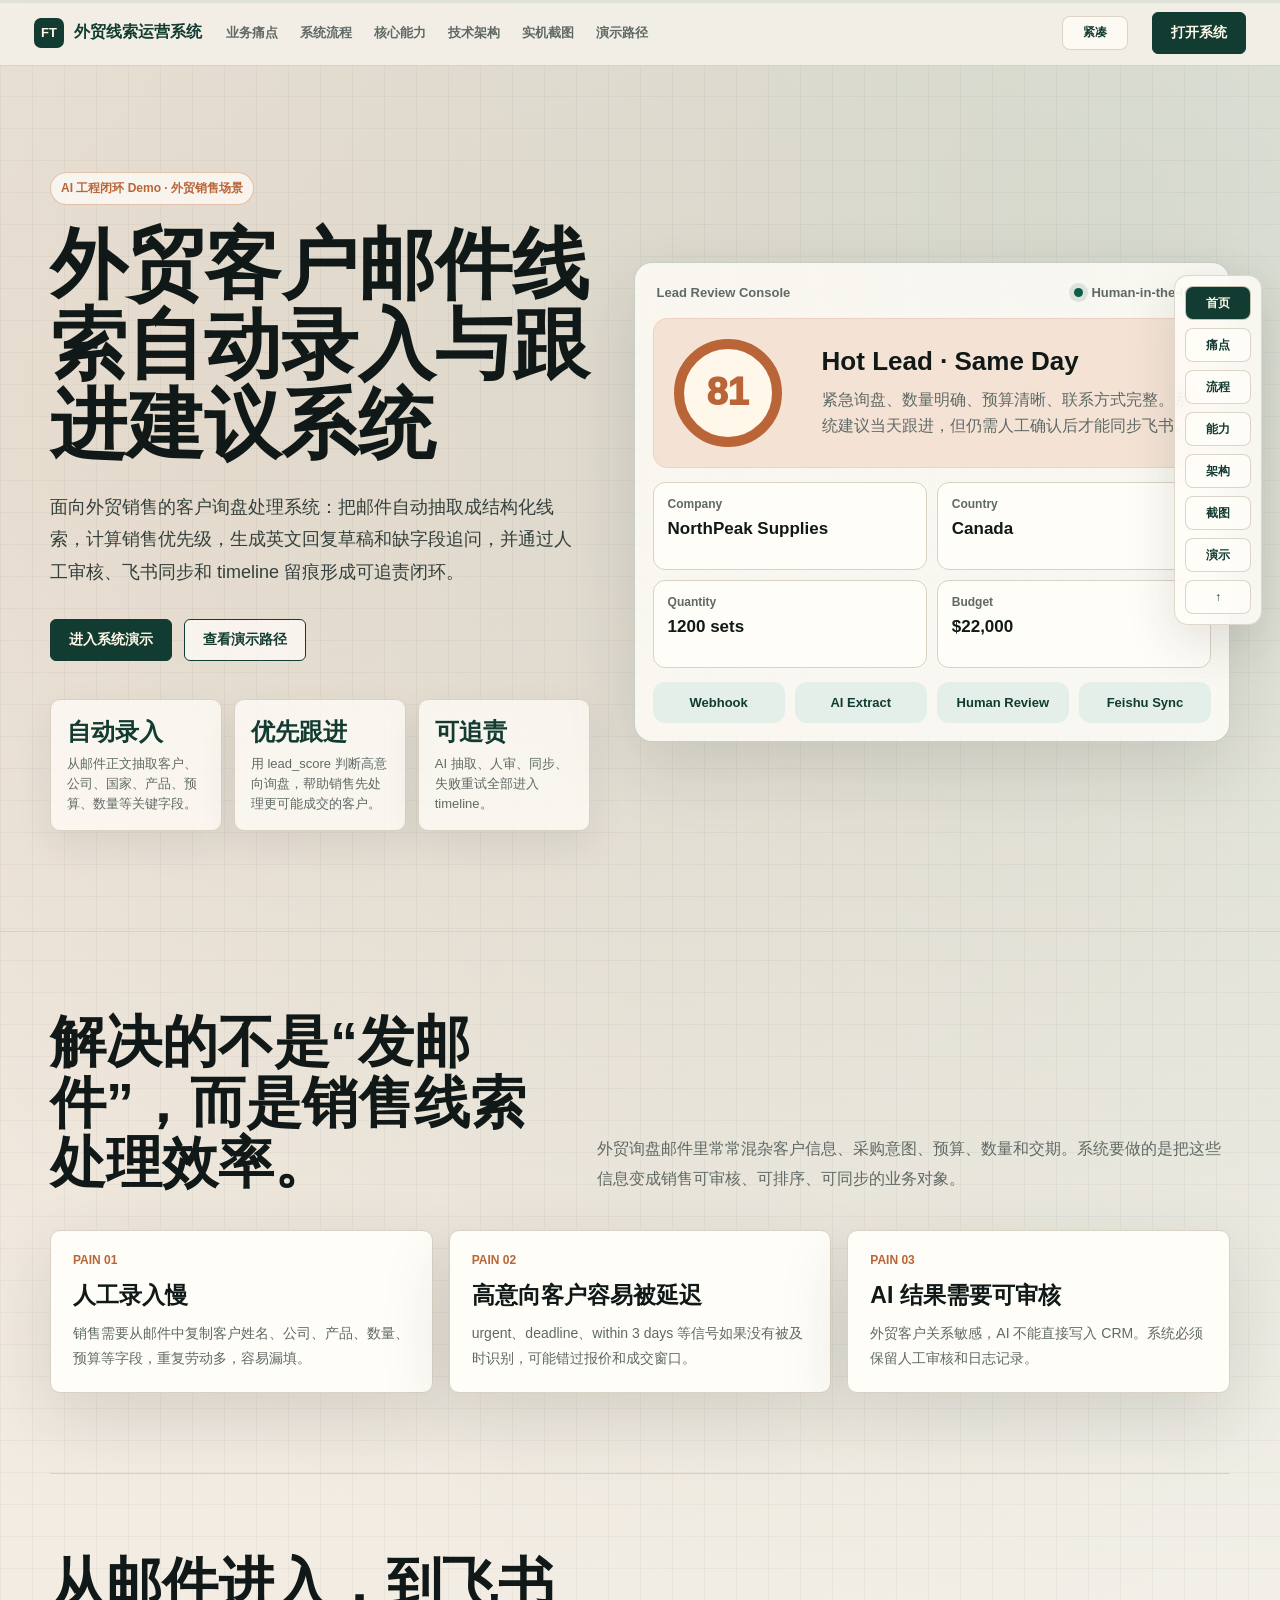
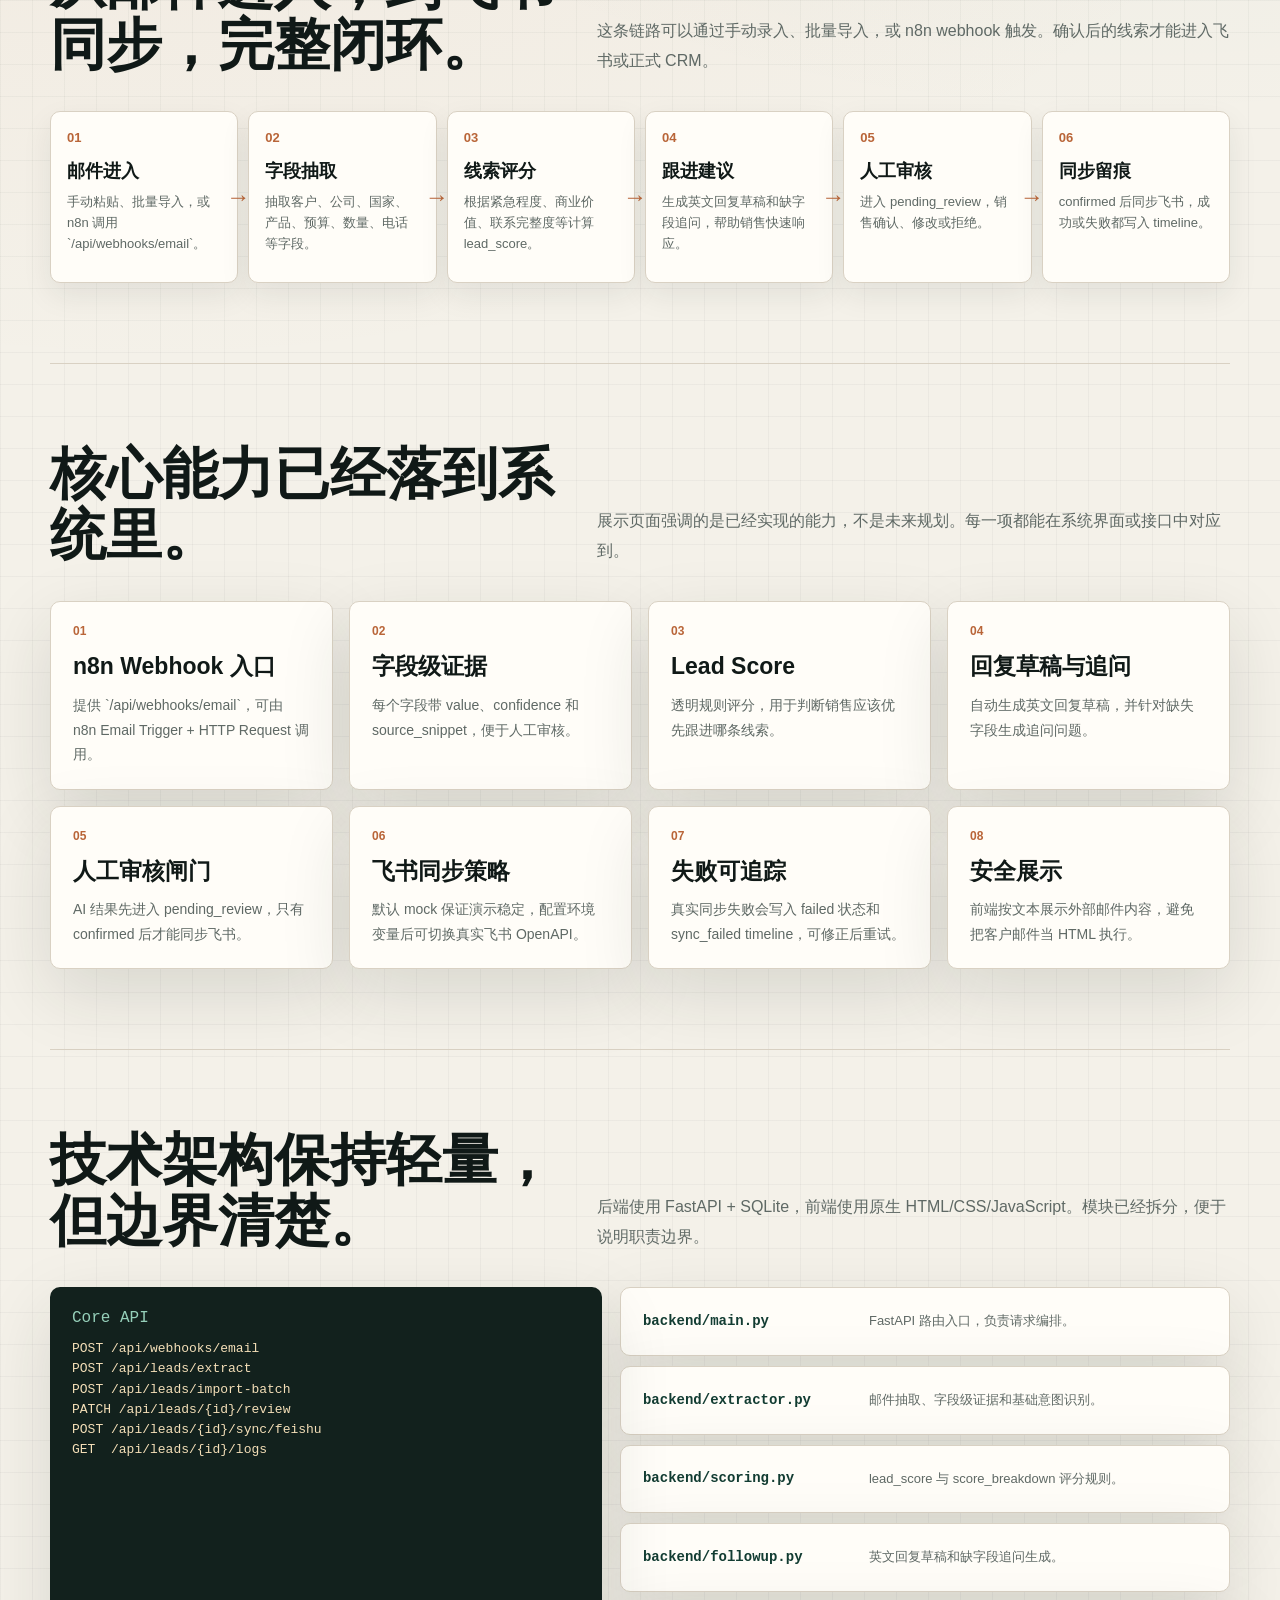
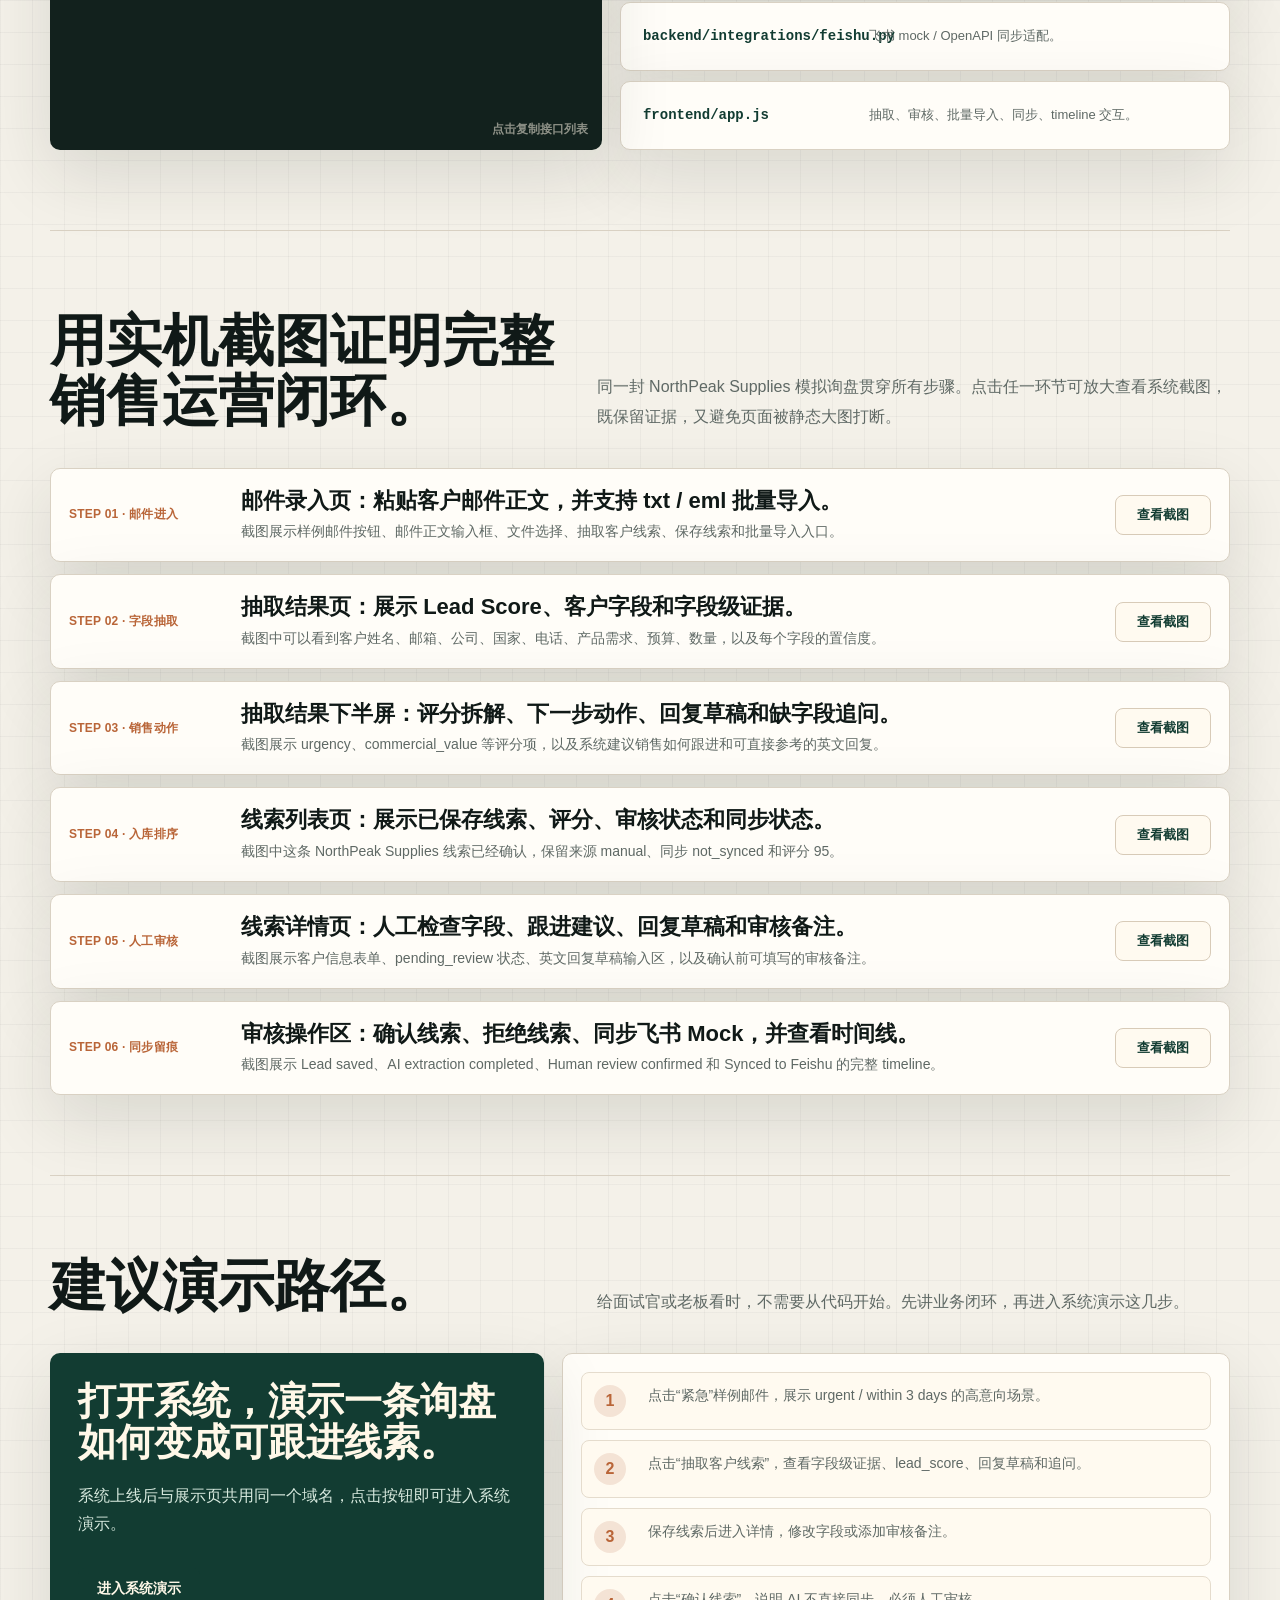
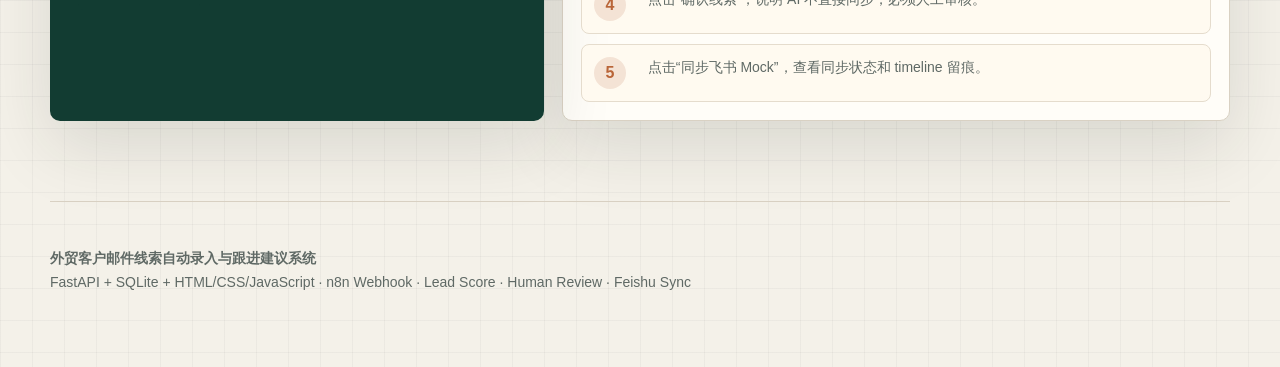
==== docs/showcase.html @ 5e1fb1ca "Remove distracting showcase interactions" ====
﻿<!DOCTYPE html>
<html lang="zh-CN">
<head>
  <meta charset="UTF-8">
  <meta name="viewport" content="width=device-width, initial-scale=1.0">
  <title>外贸客户邮件线索自动录入与跟进建议系统</title>
  <style>
    :root {
      --bg: #f4f1e9;
      --paper: #fffdf8;
      --ink: #101917;
      --muted: #5f6965;
      --line: #d9d1c3;
      --green: #0d5d47;
      --green-dark: #123c32;
      --copper: #b96538;
      --blue: #265e72;
      --red: #963b31;
      --soft-green: #e3efe8;
      --soft-copper: #f4e3d5;
      --shadow: 0 24px 70px rgba(29, 37, 34, 0.13);
      --radius: 10px;
      font-family: "Microsoft YaHei", "PingFang SC", "Noto Sans SC", sans-serif;
    }

    * {
      box-sizing: border-box;
    }

    html {
      scroll-behavior: smooth;
    }

    body {
      margin: 0;
      color: var(--ink);
      background:
        linear-gradient(90deg, rgba(16, 25, 23, 0.035) 1px, transparent 1px),
        linear-gradient(rgba(16, 25, 23, 0.035) 1px, transparent 1px),
        radial-gradient(circle at 12% 8%, rgba(185, 101, 56, 0.13), transparent 32%),
        radial-gradient(circle at 88% 4%, rgba(13, 93, 71, 0.12), transparent 30%),
        var(--bg);
      background-size: 32px 32px, 32px 32px, auto, auto, auto;
    }

    a {
      color: inherit;
      text-decoration: none;
    }

    .nav {
      position: sticky;
      top: 0;
      z-index: 20;
      min-height: 66px;
      display: flex;
      align-items: center;
      justify-content: space-between;
      gap: 24px;
      padding: 0 34px;
      background: rgba(244, 241, 233, 0.88);
      border-bottom: 1px solid rgba(217, 209, 195, 0.92);
      backdrop-filter: blur(14px);
    }

    .brand {
      display: flex;
      align-items: center;
      gap: 10px;
      color: var(--green-dark);
      font-weight: 900;
      white-space: nowrap;
    }

    .brand-mark {
      width: 30px;
      height: 30px;
      display: grid;
      place-items: center;
      border-radius: 7px;
      background: var(--green-dark);
      color: #fff8e8;
      font-size: 13px;
    }

    .nav-links {
      display: flex;
      align-items: center;
      gap: 22px;
      color: var(--muted);
      font-size: 13px;
      font-weight: 800;
    }

    .nav-links a:hover {
      color: var(--green);
    }

    .button {
      display: inline-flex;
      align-items: center;
      justify-content: center;
      min-height: 42px;
      padding: 0 18px;
      border-radius: 6px;
      border: 1px solid var(--green-dark);
      background: var(--green-dark);
      color: #fff8e8;
      font-size: 14px;
      font-weight: 900;
      cursor: pointer;
    }

    .button.secondary {
      color: var(--green-dark);
      background: rgba(255, 253, 248, 0.74);
    }

    .hero {
      min-height: calc(100vh - 66px);
      display: grid;
      align-items: center;
      border-bottom: 1px solid var(--line);
    }

    .hero-inner {
      width: min(1180px, calc(100% - 44px));
      margin: 0 auto;
      display: grid;
      grid-template-columns: minmax(360px, 0.95fr) minmax(470px, 1.05fr);
      gap: 44px;
      align-items: center;
      padding: 62px 0;
    }

    .label {
      display: inline-flex;
      padding: 7px 10px;
      border: 1px solid rgba(185, 101, 56, 0.36);
      border-radius: 999px;
      color: var(--copper);
      background: rgba(255, 253, 248, 0.74);
      font-size: 12px;
      font-weight: 900;
    }

    h1 {
      max-width: 760px;
      margin: 20px 0 0;
      font-size: clamp(42px, 6vw, 80px);
      line-height: 1.04;
      letter-spacing: 0;
    }

    .hero-copy {
      max-width: 680px;
      margin: 26px 0 0;
      color: #33403b;
      font-size: 18px;
      line-height: 1.82;
    }

    .hero-actions {
      display: flex;
      flex-wrap: wrap;
      gap: 12px;
      margin-top: 30px;
    }

    .summary-strip {
      display: grid;
      grid-template-columns: repeat(3, minmax(0, 1fr));
      gap: 12px;
      margin-top: 38px;
      max-width: 720px;
    }

    .summary {
      padding: 16px;
      border: 1px solid var(--line);
      border-radius: var(--radius);
      background: rgba(255, 253, 248, 0.78);
      box-shadow: 0 14px 36px rgba(29, 37, 34, 0.08);
    }

    .summary strong {
      display: block;
      margin-bottom: 6px;
      color: var(--green-dark);
      font-size: 24px;
    }

    .summary span {
      color: var(--muted);
      font-size: 13px;
      line-height: 1.55;
    }

    .hero-panel {
      padding: 18px;
      border-radius: 18px;
      border: 1px solid rgba(18, 60, 50, 0.22);
      background: rgba(255, 253, 248, 0.82);
      box-shadow: var(--shadow);
    }

    .panel-head {
      display: flex;
      align-items: center;
      justify-content: space-between;
      gap: 16px;
      padding: 4px 4px 18px;
      color: var(--muted);
      font-size: 13px;
      font-weight: 900;
    }

    .status-dot {
      display: inline-flex;
      align-items: center;
      gap: 8px;
    }

    .status-dot::before {
      content: "";
      width: 9px;
      height: 9px;
      border-radius: 50%;
      background: var(--green);
      box-shadow: 0 0 0 5px rgba(13, 93, 71, 0.12);
    }

    .lead-dashboard {
      display: grid;
      gap: 14px;
    }

    .lead-card-main {
      display: grid;
      grid-template-columns: 130px 1fr;
      gap: 18px;
      align-items: center;
      padding: 20px;
      border-radius: 14px;
      background: var(--soft-copper);
      border: 1px solid #ead2c1;
    }

    .score {
      width: 108px;
      height: 108px;
      display: grid;
      place-items: center;
      border-radius: 50%;
      background: #fff8ea;
      border: 10px solid var(--copper);
      color: var(--copper);
      font-size: 38px;
      font-weight: 950;
    }

    .lead-card-main h2 {
      margin: 0 0 10px;
      font-size: 26px;
    }

    .lead-card-main p {
      margin: 0;
      color: var(--muted);
      line-height: 1.65;
    }

    .field-grid {
      display: grid;
      grid-template-columns: repeat(2, minmax(0, 1fr));
      gap: 10px;
    }

    .field {
      padding: 14px;
      min-height: 88px;
      border: 1px solid var(--line);
      border-radius: 12px;
      background: var(--paper);
    }

    .field span {
      display: block;
      margin-bottom: 8px;
      color: var(--muted);
      font-size: 12px;
      font-weight: 800;
    }

    .field strong {
      font-size: 17px;
    }

    .timeline-row {
      display: grid;
      grid-template-columns: repeat(4, minmax(0, 1fr));
      gap: 10px;
    }

    .event {
      padding: 13px;
      border-radius: 12px;
      background: var(--soft-green);
      color: var(--green-dark);
      font-size: 13px;
      font-weight: 900;
      text-align: center;
    }

    main {
      width: min(1180px, calc(100% - 44px));
      margin: 0 auto;
    }

    section {
      padding: 80px 0;
      border-bottom: 1px solid var(--line);
    }

    .section-head {
      display: grid;
      grid-template-columns: minmax(300px, 0.8fr) minmax(340px, 1fr);
      gap: 40px;
      align-items: end;
      margin-bottom: 36px;
    }

    .section-head h2 {
      margin: 0;
      font-size: clamp(32px, 4.5vw, 56px);
      line-height: 1.08;
    }

    .section-head p {
      margin: 0;
      color: var(--muted);
      font-size: 16px;
      line-height: 1.85;
    }

    .problem-grid {
      display: grid;
      grid-template-columns: repeat(3, minmax(0, 1fr));
      gap: 16px;
    }

    .problem-card,
    .capability-card,
    .module-card {
      padding: 22px;
      border: 1px solid var(--line);
      border-radius: var(--radius);
      background: var(--paper);
      box-shadow: var(--shadow);
    }

    .problem-card b,
    .capability-card b,
    .module-card b {
      display: block;
      color: var(--copper);
      font-size: 12px;
      margin-bottom: 14px;
    }

    .problem-card h3,
    .capability-card h3,
    .module-card h3 {
      margin: 0 0 12px;
      font-size: 23px;
      line-height: 1.25;
    }

    .problem-card p,
    .capability-card p,
    .module-card p {
      margin: 0;
      color: var(--muted);
      font-size: 14px;
      line-height: 1.75;
    }

    .flow {
      display: grid;
      grid-template-columns: repeat(6, minmax(0, 1fr));
      gap: 10px;
    }

    .flow-step {
      min-height: 172px;
      position: relative;
      padding: 16px;
      border: 1px solid var(--line);
      border-radius: var(--radius);
      background: var(--paper);
      box-shadow: 0 12px 30px rgba(29, 37, 34, 0.08);
    }

    .flow-step::after {
      content: "→";
      position: absolute;
      right: -13px;
      top: 50%;
      transform: translateY(-50%);
      color: var(--copper);
      font-size: 24px;
      z-index: 2;
    }

    .flow-step:last-child::after {
      content: "";
    }

    .flow-step b {
      color: var(--copper);
      font-size: 13px;
    }

    .flow-step strong {
      display: block;
      margin: 14px 0 8px;
      font-size: 18px;
      line-height: 1.25;
    }

    .flow-step span {
      color: var(--muted);
      font-size: 13px;
      line-height: 1.62;
    }

    .capabilities {
      display: grid;
      grid-template-columns: repeat(4, minmax(0, 1fr));
      gap: 16px;
    }

    .architecture {
      display: grid;
      grid-template-columns: 0.95fr 1.05fr;
      gap: 18px;
    }

    .code-panel {
      padding: 22px;
      min-height: 390px;
      border-radius: var(--radius);
      background: #12211d;
      color: #edf7ef;
      box-shadow: var(--shadow);
      overflow: auto;
      font-family: Consolas, "Courier New", monospace;
    }

    .code-panel .cmd {
      margin-bottom: 12px;
      color: #95cfb9;
    }

    .code-panel pre {
      margin: 0;
      color: #f4dfb8;
      white-space: pre-wrap;
      line-height: 1.55;
      font-size: 13px;
    }

    .module-list {
      display: grid;
      gap: 10px;
    }

    .module-card {
      display: grid;
      grid-template-columns: 210px 1fr;
      gap: 16px;
      align-items: center;
      min-height: auto;
    }

    .module-card h3 {
      margin: 0;
      font-family: Consolas, "Courier New", monospace;
      font-size: 14px;
      color: var(--green-dark);
    }

    .module-card p {
      font-size: 13px;
    }

    .demo-box {
      display: grid;
      grid-template-columns: minmax(320px, 0.85fr) minmax(360px, 1.15fr);
      gap: 18px;
      align-items: stretch;
    }

    .demo-card {
      padding: 28px;
      border-radius: var(--radius);
      background: var(--green-dark);
      color: #fff8e8;
      box-shadow: var(--shadow);
    }

    .demo-card h2 {
      margin: 0;
      font-size: 38px;
      line-height: 1.1;
    }

    .demo-card p {
      color: #d8eadf;
      line-height: 1.75;
      margin: 18px 0 0;
    }

    .demo-steps {
      display: grid;
      gap: 10px;
      padding: 18px;
      border-radius: var(--radius);
      border: 1px solid var(--line);
      background: var(--paper);
      box-shadow: var(--shadow);
    }

    .demo-step {
      display: grid;
      grid-template-columns: 42px 1fr;
      gap: 12px;
      align-items: start;
      padding: 12px;
      border-radius: 8px;
      background: #fffaf0;
      border: 1px solid #e5dccd;
    }

    .demo-step b {
      width: 32px;
      height: 32px;
      display: grid;
      place-items: center;
      border-radius: 50%;
      background: var(--soft-copper);
      color: var(--copper);
    }

    .demo-step span {
      color: var(--muted);
      line-height: 1.55;
      font-size: 14px;
    }

    .proof-accordion {
      display: grid;
      gap: 12px;
    }

    .proof-step-card {
      display: grid;
      grid-template-columns: minmax(120px, 0.18fr) minmax(0, 1fr) auto;
      gap: 18px;
      align-items: center;
      padding: 18px;
      border: 1px solid var(--line);
      border-radius: var(--radius);
      background: var(--paper);
      box-shadow: var(--shadow);
      cursor: pointer;
      transition: transform 0.18s ease, border-color 0.18s ease, box-shadow 0.18s ease;
    }

    .proof-step-card:hover,
    .proof-step-card:focus-visible,
    .proof-step-card.is-open {
      transform: translateY(-2px);
      border-color: rgba(194, 100, 49, 0.42);
      box-shadow: 0 24px 70px rgba(36, 43, 36, 0.14);
      outline: none;
    }

    .proof-step-card b {
      color: var(--copper);
      font-size: 12px;
      letter-spacing: 0.02em;
    }

    .proof-step-card h3 {
      margin: 0 0 6px;
      color: var(--ink);
      font-size: 22px;
      line-height: 1.25;
    }

    .proof-step-card p {
      margin: 0;
      color: var(--muted);
      font-size: 14px;
      line-height: 1.65;
    }

    .proof-open {
      display: inline-flex;
      align-items: center;
      justify-content: center;
      min-width: 96px;
      min-height: 40px;
      padding: 0 14px;
      border: 1px solid #d8cbb8;
      border-radius: 8px;
      color: var(--green-dark);
      background: #fffaf0;
      font-size: 13px;
      font-weight: 850;
      white-space: nowrap;
    }

    .proof-lightbox {
      position: fixed;
      inset: 0;
      z-index: 190;
      display: grid;
      place-items: center;
      padding: 22px;
      background: rgba(12, 20, 17, 0.72);
      opacity: 0;
      pointer-events: none;
      transition: opacity 0.18s ease;
    }

    .proof-lightbox.is-open {
      opacity: 1;
      pointer-events: auto;
    }

    .proof-lightbox-panel {
      width: min(1160px, 100%);
      max-height: 88vh;
      display: grid;
      grid-template-rows: auto minmax(0, 1fr);
      overflow: hidden;
      border: 1px solid rgba(255, 250, 240, 0.42);
      border-radius: 16px;
      background: #fffdf8;
      box-shadow: 0 34px 90px rgba(0, 0, 0, 0.36);
      transform: scale(0.96);
      transition: transform 0.18s ease;
    }

    .proof-lightbox.is-open .proof-lightbox-panel {
      transform: scale(1);
    }

    .proof-lightbox-head {
      display: flex;
      justify-content: space-between;
      align-items: center;
      gap: 16px;
      padding: 14px 16px;
      border-bottom: 1px solid var(--line);
    }

    .proof-lightbox-head h3 {
      margin: 0;
      color: var(--ink);
      font-size: 18px;
    }

    .proof-lightbox-close {
      width: 40px;
      height: 40px;
      border: 1px solid #d8cbb8;
      border-radius: 8px;
      background: #fffaf0;
      color: var(--ink);
      font-size: 22px;
      cursor: pointer;
    }

    .proof-lightbox img {
      display: block;
      width: 100%;
      max-height: calc(88vh - 70px);
      object-fit: contain;
      background: #eef3f2;
    }

    footer {
      width: min(1180px, calc(100% - 44px));
      margin: 0 auto;
      padding: 44px 0 72px;
      color: var(--muted);
      line-height: 1.75;
      font-size: 14px;
    }

    @media (max-width: 1080px) {
      .nav-links {
        display: none;
      }

      .hero-inner,
      .section-head,
      .architecture,
      .demo-box {
        grid-template-columns: 1fr;
      }

      .problem-grid,
      .capabilities {
        grid-template-columns: repeat(2, minmax(0, 1fr));
      }

      .flow {
        grid-template-columns: repeat(2, minmax(0, 1fr));
      }

      .flow-step::after {
        content: "";
      }
    }

    @media (max-width: 680px) {
      .nav {
        padding: 0 14px;
      }

      .brand span:last-child {
        display: none;
      }

      .hero-inner,
      main,
      footer {
        width: min(100% - 24px, 1180px);
      }

      h1 {
        font-size: 38px;
      }

      .summary-strip,
      .field-grid,
      .timeline-row,
      .proof-step-card,
      .problem-grid,
      .capabilities,
      .flow,
      .module-card,
      .lead-card-main {
        grid-template-columns: 1fr;
      }

      .proof-open {
        width: 100%;
      }
    }
    .scroll-progress {
      position: fixed;
      top: 0;
      left: 0;
      right: 0;
      z-index: 90;
      height: 3px;
      background: rgba(13, 93, 71, 0.08);
    }

    .scroll-progress span {
      display: block;
      width: 0;
      height: 100%;
      background: linear-gradient(90deg, var(--green), var(--copper), var(--blue));
      box-shadow: 0 0 18px rgba(13, 93, 71, 0.28);
      transition: width 0.08s linear;
    }

    .hero {
      min-height: auto;
      padding: 72px 0 54px;
    }

    .hero-inner {
      padding: 34px 0 46px;
    }

    .nav {
      transition: min-height 0.22s ease, box-shadow 0.22s ease, background 0.22s ease;
    }

    .nav.is-scrolled {
      min-height: 56px;
      box-shadow: 0 12px 34px rgba(29, 37, 34, 0.12);
      background: rgba(255, 253, 248, 0.92);
    }

    .nav-links a {
      position: relative;
      transition: color 0.2s ease;
    }

    .nav-links a::after {
      content: "";
      position: absolute;
      left: 0;
      right: 0;
      bottom: -8px;
      height: 2px;
      border-radius: 999px;
      background: var(--green);
      transform: scaleX(0);
      transform-origin: center;
      transition: transform 0.24s ease;
    }

    .nav-links a.is-active {
      color: var(--green-dark);
    }

    .nav-links a.is-active::after,
    .nav-links a:hover::after {
      transform: scaleX(1);
    }

    .button,
    .summary,
    .problem-card,
    .capability-card,
    .module-card,
    .demo-step,
    .flow-step,
    .field,
    .event {
      transition: transform 0.24s cubic-bezier(0.22, 1, 0.36, 1), box-shadow 0.24s ease, border-color 0.24s ease, background 0.24s ease;
    }

    .button:hover {
      transform: translateY(-2px);
      box-shadow: 0 12px 28px rgba(18, 60, 50, 0.18);
    }

    .summary:hover,
    .problem-card:hover,
    .capability-card:hover,
    .module-card:hover,
    .field:hover {
      transform: translateY(-5px);
      box-shadow: 0 18px 44px rgba(29, 37, 34, 0.12);
      border-color: rgba(13, 93, 71, 0.24);
    }

    .hero-panel,
    .demo-card,
    .code-panel {
      position: relative;
      isolation: isolate;
    }

    .hero-panel::before,
    .demo-card::before,
    .code-panel::before {
      content: "";
      position: absolute;
      inset: 0;
      z-index: -1;
      border-radius: inherit;
      background: radial-gradient(circle at var(--mx, 50%) var(--my, 20%), rgba(185, 101, 56, 0.18), transparent 36%);
      opacity: 0;
      transition: opacity 0.24s ease;
    }

    .hero-panel:hover::before,
    .demo-card:hover::before,
    .code-panel:hover::before {
      opacity: 1;
    }

    .score {
      transition: transform 0.28s ease;
    }

    .score.is-counting {
      transform: scale(1.04);
    }

    .flow-step.is-active,
    .demo-step.is-active {
      border-color: rgba(13, 93, 71, 0.34);
      background: linear-gradient(180deg, rgba(227, 239, 232, 0.92), rgba(255, 253, 248, 0.94));
      transform: translateY(-4px);
      box-shadow: 0 16px 42px rgba(29, 37, 34, 0.12);
    }

    .quick-dock {
      position: fixed;
      right: 18px;
      top: 50%;
      z-index: 60;
      display: grid;
      gap: 8px;
      padding: 10px;
      border: 1px solid rgba(217, 209, 195, 0.82);
      border-radius: 14px;
      background: rgba(255, 253, 248, 0.82);
      backdrop-filter: blur(16px);
      box-shadow: 0 18px 50px rgba(29, 37, 34, 0.13);
      transform: translateY(-50%);
    }

    .quick-dock a,
    .quick-dock button,
    .density-toggle {
      min-width: 66px;
      min-height: 34px;
      display: inline-grid;
      place-items: center;
      border: 1px solid rgba(217, 209, 195, 0.9);
      border-radius: 8px;
      background: rgba(255, 253, 248, 0.82);
      color: var(--green-dark);
      font-size: 12px;
      font-weight: 900;
      cursor: pointer;
      white-space: nowrap;
    }

    .quick-dock a.is-active,
    .quick-dock a:hover,
    .quick-dock button:hover,
    .density-toggle[aria-pressed="true"] {
      background: var(--green-dark);
      color: #fff8e8;
    }

    .density-toggle {
      margin-left: auto;
    }

    body.compact-ui section {
      padding-top: 54px;
      padding-bottom: 54px;
    }

    body.compact-ui .hero {
      min-height: auto;
    }

    body.compact-ui .hero-inner {
      padding: 42px 0;
    }

    body.compact-ui h1 {
      font-size: clamp(38px, 5.4vw, 66px);
    }

    body.compact-ui .problem-card,
    body.compact-ui .capability-card,
    body.compact-ui .module-card,
    body.compact-ui .demo-card,
    body.compact-ui .flow-step {
      padding: 20px;
    }

    body.motion-ready .reveal-item {
      opacity: 0;
      transform: translateY(22px);
      transition: opacity 0.62s ease, transform 0.62s cubic-bezier(0.22, 1, 0.36, 1);
    }

    body.motion-ready .reveal-item.is-visible {
      opacity: 1;
      transform: translateY(0);
    }

    .hero .reveal-item,
    .summary-strip .reveal-item {
      opacity: 1;
      transform: none;
    }

    .toast {
      position: fixed;
      left: 50%;
      bottom: 24px;
      z-index: 100;
      padding: 11px 14px;
      border-radius: 10px;
      background: var(--green-dark);
      color: #fff8e8;
      font-size: 13px;
      font-weight: 900;
      box-shadow: 0 18px 40px rgba(18, 60, 50, 0.22);
      opacity: 0;
      transform: translate(-50%, 16px);
      pointer-events: none;
      transition: opacity 0.22s ease, transform 0.22s ease;
    }

    .toast.show {
      opacity: 1;
      transform: translate(-50%, 0);
    }

    .code-panel {
      cursor: pointer;
    }

    .code-panel::after {
      content: "点击复制接口列表";
      position: absolute;
      right: 14px;
      bottom: 12px;
      color: rgba(255, 248, 232, 0.52);
      font-size: 12px;
      font-weight: 800;
    }

    :focus-visible {
      outline: 3px solid rgba(185, 101, 56, 0.45);
      outline-offset: 3px;
    }

    @media (prefers-reduced-motion: reduce) {
      *,
      *::before,
      *::after {
        scroll-behavior: auto !important;
        transition-duration: 0.01ms !important;
        animation-duration: 0.01ms !important;
      }
    }

    @media (max-width: 1080px) {
      .quick-dock {
        display: none;
      }

      .density-toggle {
        display: none;
      }
    }
  </style>
</head>
<body>
  <header class="nav">
    <a class="brand" href="#top"><span class="brand-mark">FT</span><span>外贸线索运营系统</span></a>
    <nav class="nav-links" aria-label="页面导航">
      <a href="#problem">业务痛点</a>
      <a href="#workflow">系统流程</a>
      <a href="#capability">核心能力</a>
      <a href="#architecture">技术架构</a>
      <a href="#proof">实机截图</a>
      <a href="#demo">演示路径</a>
    </nav>
    <a class="button" href="/app" target="_blank" rel="noopener noreferrer">打开系统</a>
  </header>

  <section id="top" class="hero">
    <div class="hero-inner">
      <div>
        <span class="label">AI 工程闭环 Demo · 外贸销售场景</span>
        <h1>外贸客户邮件线索自动录入与跟进建议系统</h1>
        <p class="hero-copy">
          面向外贸销售的客户询盘处理系统：把邮件自动抽取成结构化线索，计算销售优先级，生成英文回复草稿和缺字段追问，并通过人工审核、飞书同步和 timeline 留痕形成可追责闭环。
        </p>
        <div class="hero-actions">
          <a class="button" href="/app" target="_blank" rel="noopener noreferrer">进入系统演示</a>
          <a class="button secondary" href="#demo">查看演示路径</a>
        </div>
        <div class="summary-strip">
          <div class="summary"><strong>自动录入</strong><span>从邮件正文抽取客户、公司、国家、产品、预算、数量等关键字段。</span></div>
          <div class="summary"><strong>优先跟进</strong><span>用 lead_score 判断高意向询盘，帮助销售先处理更可能成交的客户。</span></div>
          <div class="summary"><strong>可追责</strong><span>AI 抽取、人审、同步、失败重试全部进入 timeline。</span></div>
        </div>
      </div>

      <div class="hero-panel" aria-label="系统核心能力预览">
        <div class="panel-head">
          <span>Lead Review Console</span>
          <span class="status-dot">Human-in-the-loop</span>
        </div>
        <div class="lead-dashboard">
          <div class="lead-card-main">
            <div class="score">81</div>
            <div>
              <h2>Hot Lead · Same Day</h2>
              <p>紧急询盘、数量明确、预算清晰、联系方式完整。系统建议当天跟进，但仍需人工确认后才能同步飞书。</p>
            </div>
          </div>
          <div class="field-grid">
            <div class="field"><span>Company</span><strong>NorthPeak Supplies</strong></div>
            <div class="field"><span>Country</span><strong>Canada</strong></div>
            <div class="field"><span>Quantity</span><strong>1200 sets</strong></div>
            <div class="field"><span>Budget</span><strong>$22,000</strong></div>
          </div>
          <div class="timeline-row">
            <div class="event">Webhook</div>
            <div class="event">AI Extract</div>
            <div class="event">Human Review</div>
            <div class="event">Feishu Sync</div>
          </div>
        </div>
      </div>
    </div>
  </section>

  <main>
    <section id="problem">
      <div class="section-head">
        <h2>解决的不是“发邮件”，而是销售线索处理效率。</h2>
        <p>外贸询盘邮件里常常混杂客户信息、采购意图、预算、数量和交期。系统要做的是把这些信息变成销售可审核、可排序、可同步的业务对象。</p>
      </div>
      <div class="problem-grid">
        <article class="problem-card">
          <b>PAIN 01</b>
          <h3>人工录入慢</h3>
          <p>销售需要从邮件中复制客户姓名、公司、产品、数量、预算等字段，重复劳动多，容易漏填。</p>
        </article>
        <article class="problem-card">
          <b>PAIN 02</b>
          <h3>高意向客户容易被延迟</h3>
          <p>urgent、deadline、within 3 days 等信号如果没有被及时识别，可能错过报价和成交窗口。</p>
        </article>
        <article class="problem-card">
          <b>PAIN 03</b>
          <h3>AI 结果需要可审核</h3>
          <p>外贸客户关系敏感，AI 不能直接写入 CRM。系统必须保留人工审核和日志记录。</p>
        </article>
      </div>
    </section>

    <section id="workflow">
      <div class="section-head">
        <h2>从邮件进入，到飞书同步，完整闭环。</h2>
        <p>这条链路可以通过手动录入、批量导入，或 n8n webhook 触发。确认后的线索才能进入飞书或正式 CRM。</p>
      </div>
      <div class="flow">
        <div class="flow-step"><b>01</b><strong>邮件进入</strong><span>手动粘贴、批量导入，或 n8n 调用 `/api/webhooks/email`。</span></div>
        <div class="flow-step"><b>02</b><strong>字段抽取</strong><span>抽取客户、公司、国家、产品、预算、数量、电话等字段。</span></div>
        <div class="flow-step"><b>03</b><strong>线索评分</strong><span>根据紧急程度、商业价值、联系完整度等计算 lead_score。</span></div>
        <div class="flow-step"><b>04</b><strong>跟进建议</strong><span>生成英文回复草稿和缺字段追问，帮助销售快速响应。</span></div>
        <div class="flow-step"><b>05</b><strong>人工审核</strong><span>进入 pending_review，销售确认、修改或拒绝。</span></div>
        <div class="flow-step"><b>06</b><strong>同步留痕</strong><span>confirmed 后同步飞书，成功或失败都写入 timeline。</span></div>
      </div>
    </section>

    <section id="capability">
      <div class="section-head">
        <h2>核心能力已经落到系统里。</h2>
        <p>展示页面强调的是已经实现的能力，不是未来规划。每一项都能在系统界面或接口中对应到。</p>
      </div>
      <div class="capabilities">
        <article class="capability-card"><b>01</b><h3>n8n Webhook 入口</h3><p>提供 `/api/webhooks/email`，可由 n8n Email Trigger + HTTP Request 调用。</p></article>
        <article class="capability-card"><b>02</b><h3>字段级证据</h3><p>每个字段带 value、confidence 和 source_snippet，便于人工审核。</p></article>
        <article class="capability-card"><b>03</b><h3>Lead Score</h3><p>透明规则评分，用于判断销售应该优先跟进哪条线索。</p></article>
        <article class="capability-card"><b>04</b><h3>回复草稿与追问</h3><p>自动生成英文回复草稿，并针对缺失字段生成追问问题。</p></article>
        <article class="capability-card"><b>05</b><h3>人工审核闸门</h3><p>AI 结果先进入 pending_review，只有 confirmed 后才能同步飞书。</p></article>
        <article class="capability-card"><b>06</b><h3>飞书同步策略</h3><p>默认 mock 保证演示稳定，配置环境变量后可切换真实飞书 OpenAPI。</p></article>
        <article class="capability-card"><b>07</b><h3>失败可追踪</h3><p>真实同步失败会写入 failed 状态和 sync_failed timeline，可修正后重试。</p></article>
        <article class="capability-card"><b>08</b><h3>安全展示</h3><p>前端按文本展示外部邮件内容，避免把客户邮件当 HTML 执行。</p></article>
      </div>
    </section>

    <section id="architecture">
      <div class="section-head">
        <h2>技术架构保持轻量，但边界清楚。</h2>
        <p>后端使用 FastAPI + SQLite，前端使用原生 HTML/CSS/JavaScript。模块已经拆分，便于说明职责边界。</p>
      </div>
      <div class="architecture">
        <div class="code-panel">
          <div class="cmd">Core API</div>
          <pre>POST /api/webhooks/email
POST /api/leads/extract
POST /api/leads/import-batch
PATCH /api/leads/{id}/review
POST /api/leads/{id}/sync/feishu
GET  /api/leads/{id}/logs</pre>
        </div>
        <div class="module-list">
          <div class="module-card"><h3>backend/main.py</h3><p>FastAPI 路由入口，负责请求编排。</p></div>
          <div class="module-card"><h3>backend/extractor.py</h3><p>邮件抽取、字段级证据和基础意图识别。</p></div>
          <div class="module-card"><h3>backend/scoring.py</h3><p>lead_score 与 score_breakdown 评分规则。</p></div>
          <div class="module-card"><h3>backend/followup.py</h3><p>英文回复草稿和缺字段追问生成。</p></div>
          <div class="module-card"><h3>backend/integrations/feishu.py</h3><p>飞书 mock / OpenAPI 同步适配。</p></div>
          <div class="module-card"><h3>frontend/app.js</h3><p>抽取、审核、批量导入、同步、timeline 交互。</p></div>
        </div>
      </div>
    </section>

    <section id="proof">
      <div class="section-head">
        <h2>用实机截图证明完整销售运营闭环。</h2>
        <p>同一封 NorthPeak Supplies 模拟询盘贯穿所有步骤。点击任一环节可放大查看系统截图，既保留证据，又避免页面被静态大图打断。</p>
      </div>
      <div class="proof-accordion" aria-label="可放大的系统截图步骤">
        <article class="proof-step-card" role="button" tabindex="0" data-proof-image="/show_pictures/Step1_邮件录入界面.png" data-proof-title="STEP 01 · 邮件录入界面">
          <b>STEP 01 · 邮件进入</b>
          <div>
            <h3>邮件录入页：粘贴客户邮件正文，并支持 txt / eml 批量导入。</h3>
            <p>截图展示样例邮件按钮、邮件正文输入框、文件选择、抽取客户线索、保存线索和批量导入入口。</p>
          </div>
          <span class="proof-open">查看截图</span>
        </article>
        <article class="proof-step-card" role="button" tabindex="0" data-proof-image="/show_pictures/Step2_抽取结果界面_1.png" data-proof-title="STEP 02 · 字段抽取结果">
          <b>STEP 02 · 字段抽取</b>
          <div>
            <h3>抽取结果页：展示 Lead Score、客户字段和字段级证据。</h3>
            <p>截图中可以看到客户姓名、邮箱、公司、国家、电话、产品需求、预算、数量，以及每个字段的置信度。</p>
          </div>
          <span class="proof-open">查看截图</span>
        </article>
        <article class="proof-step-card" role="button" tabindex="0" data-proof-image="/show_pictures/Step2_抽取结果界面_3.png" data-proof-title="STEP 03 · 评分拆解与回复草稿">
          <b>STEP 03 · 销售动作</b>
          <div>
            <h3>抽取结果下半屏：评分拆解、下一步动作、回复草稿和缺字段追问。</h3>
            <p>截图展示 urgency、commercial_value 等评分项，以及系统建议销售如何跟进和可直接参考的英文回复。</p>
          </div>
          <span class="proof-open">查看截图</span>
        </article>
        <article class="proof-step-card" role="button" tabindex="0" data-proof-image="/show_pictures/Step3_线索列表界面-已确认.png" data-proof-title="STEP 04 · 线索列表与状态">
          <b>STEP 04 · 入库排序</b>
          <div>
            <h3>线索列表页：展示已保存线索、评分、审核状态和同步状态。</h3>
            <p>截图中这条 NorthPeak Supplies 线索已经确认，保留来源 manual、同步 not_synced 和评分 95。</p>
          </div>
          <span class="proof-open">查看截图</span>
        </article>
        <article class="proof-step-card" role="button" tabindex="0" data-proof-image="/show_pictures/Step4_线索详情与人工审核界面_1.png" data-proof-title="STEP 05 · 线索详情与人工审核">
          <b>STEP 05 · 人工审核</b>
          <div>
            <h3>线索详情页：人工检查字段、跟进建议、回复草稿和审核备注。</h3>
            <p>截图展示客户信息表单、pending_review 状态、英文回复草稿输入区，以及确认前可填写的审核备注。</p>
          </div>
          <span class="proof-open">查看截图</span>
        </article>
        <article class="proof-step-card" role="button" tabindex="0" data-proof-image="/show_pictures/同步到飞书.png" data-proof-title="STEP 06 · 飞书同步与 Timeline">
          <b>STEP 06 · 同步留痕</b>
          <div>
            <h3>审核操作区：确认线索、拒绝线索、同步飞书 Mock，并查看时间线。</h3>
            <p>截图展示 Lead saved、AI extraction completed、Human review confirmed 和 Synced to Feishu 的完整 timeline。</p>
          </div>
          <span class="proof-open">查看截图</span>
        </article>
      </div>
    </section>

    <section id="demo">
      <div class="section-head">
        <h2>建议演示路径。</h2>
        <p>给面试官或老板看时，不需要从代码开始。先讲业务闭环，再进入系统演示这几步。</p>
      </div>
      <div class="demo-box">
        <div class="demo-card">
          <h2>打开系统，演示一条询盘如何变成可跟进线索。</h2>
          <p>系统上线后与展示页共用同一个域名，点击按钮即可进入系统演示。</p>
          <div class="hero-actions">
            <a class="button" href="/app" target="_blank" rel="noopener noreferrer">进入系统演示</a>
          </div>
        </div>
        <div class="demo-steps">
          <div class="demo-step"><b>1</b><span>点击“紧急”样例邮件，展示 urgent / within 3 days 的高意向场景。</span></div>
          <div class="demo-step"><b>2</b><span>点击“抽取客户线索”，查看字段级证据、lead_score、回复草稿和追问。</span></div>
          <div class="demo-step"><b>3</b><span>保存线索后进入详情，修改字段或添加审核备注。</span></div>
          <div class="demo-step"><b>4</b><span>点击“确认线索”，说明 AI 不直接同步，必须人工审核。</span></div>
          <div class="demo-step"><b>5</b><span>点击“同步飞书 Mock”，查看同步状态和 timeline 留痕。</span></div>
        </div>
      </div>
    </section>
  </main>

  <footer>
    <strong>外贸客户邮件线索自动录入与跟进建议系统</strong><br>
    FastAPI + SQLite + HTML/CSS/JavaScript · n8n Webhook · Lead Score · Human Review · Feishu Sync
  </footer>
  <script>
    (() => {
      const sections = [...document.querySelectorAll("section[id]")];
      const nav = document.querySelector(".nav");
      const navLinks = [...document.querySelectorAll(".nav-links a")];

      const progress = document.createElement("div");
      progress.className = "scroll-progress";
      progress.innerHTML = "<span></span>";
      document.body.prepend(progress);
      const progressBar = progress.querySelector("span");

      const densityButton = document.createElement("button");
      densityButton.className = "density-toggle";
      densityButton.type = "button";
      densityButton.textContent = "紧凑";
      densityButton.setAttribute("aria-pressed", "false");
      densityButton.title = "切换更紧凑的信息密度";
      nav?.insertBefore(densityButton, nav.querySelector(".button"));

      const dock = document.createElement("aside");
      dock.className = "quick-dock";
      dock.setAttribute("aria-label", "快捷导航");
      const dockLabelMap = {
        top: "首页",
        problem: "痛点",
        workflow: "流程",
        capability: "能力",
        architecture: "架构",
        proof: "截图",
        demo: "演示"
      };
      dock.innerHTML = sections.map((section, index) => {
        const label = dockLabelMap[section.id] || String(index + 1);
        return `<a href="#${section.id}" data-target="${section.id}" title="${section.querySelector("h2")?.textContent || section.id}">${label}</a>`;
      }).join("") + '<button type="button" data-top title="返回顶部">↑</button>';
      document.body.appendChild(dock);
      dock.querySelector("[data-top]")?.addEventListener("click", () => window.scrollTo({ top: 0, behavior: "smooth" }));

      const toast = document.createElement("div");
      toast.className = "toast";
      toast.setAttribute("role", "status");
      document.body.appendChild(toast);
      function showToast(message) {
        toast.textContent = message;
        toast.classList.add("show");
        window.clearTimeout(showToast.timer);
        showToast.timer = window.setTimeout(() => toast.classList.remove("show"), 1800);
      }

      densityButton.addEventListener("click", () => {
        const active = document.body.classList.toggle("compact-ui");
        densityButton.setAttribute("aria-pressed", String(active));
        showToast(active ? "已切换为紧凑视图" : "已切换为标准视图");
      });

      document.querySelectorAll(".summary, .problem-card, .capability-card, .module-card, .field, .demo-card, .hero-panel, .code-panel").forEach((card) => {
        card.addEventListener("pointermove", (event) => {
          const rect = card.getBoundingClientRect();
          card.style.setProperty("--mx", `${((event.clientX - rect.left) / rect.width) * 100}%`);
          card.style.setProperty("--my", `${((event.clientY - rect.top) / rect.height) * 100}%`);
        });
      });

      document.querySelectorAll(".flow-step, .demo-step").forEach((step) => {
        step.tabIndex = 0;
        step.addEventListener("click", () => step.classList.toggle("is-active"));
        step.addEventListener("keydown", (event) => {
          if (event.key === "Enter" || event.key === " ") {
            event.preventDefault();
            step.classList.toggle("is-active");
          }
        });
      });

      document.querySelector(".code-panel")?.addEventListener("click", async () => {
        const text = document.querySelector(".code-panel pre")?.textContent?.trim();
        if (!text) return;
        try {
          await navigator.clipboard.writeText(text);
          showToast("接口列表已复制");
        } catch {
          showToast("当前浏览器不支持自动复制");
        }
      });

      const revealItems = document.querySelectorAll(".section-head, .summary, .problem-card, .flow-step, .capability-card, .architecture, .demo-card, .demo-step, .hero-panel");
      revealItems.forEach((item) => item.classList.add("reveal-item"));
      const showVisibleRevealItems = () => {
        revealItems.forEach((item) => {
          const rect = item.getBoundingClientRect();
          if (rect.top < window.innerHeight * 0.94 && rect.bottom > 0) {
            item.classList.add("is-visible");
          }
        });
      };
      showVisibleRevealItems();
      document.body.classList.add("motion-ready");
      requestAnimationFrame(showVisibleRevealItems);
      const revealObserver = new IntersectionObserver((entries) => {
        entries.forEach((entry) => {
          if (!entry.isIntersecting) return;
          entry.target.classList.add("is-visible");
          revealObserver.unobserve(entry.target);
        });
      }, { threshold: 0.14 });
      revealItems.forEach((item) => revealObserver.observe(item));

      const score = document.querySelector(".score");
      const scoreObserver = new IntersectionObserver((entries) => {
        if (!entries.some((entry) => entry.isIntersecting) || !score) return;
        score.classList.add("is-counting");
        window.setTimeout(() => score.classList.remove("is-counting"), 760);
        scoreObserver.disconnect();
      }, { threshold: 0.5 });
      if (score) scoreObserver.observe(score);

      const dockLinks = [...dock.querySelectorAll("a[data-target]")];
      const linkById = new Map([
        ...navLinks.map((link) => [link.getAttribute("href")?.replace("#", ""), link]),
        ...dockLinks.map((link) => [link.dataset.target, link])
      ]);

      function updateScrollState() {
        const scrollMax = document.documentElement.scrollHeight - window.innerHeight;
        const ratio = scrollMax > 0 ? window.scrollY / scrollMax : 0;
        progressBar.style.width = `${Math.max(0, Math.min(1, ratio)) * 100}%`;
        nav?.classList.toggle("is-scrolled", window.scrollY > 16);
      }

      const sectionObserver = new IntersectionObserver((entries) => {
        const visible = entries
          .filter((entry) => entry.isIntersecting)
          .sort((a, b) => b.intersectionRatio - a.intersectionRatio)[0];
        if (!visible) return;
        const id = visible.target.id;
        navLinks.forEach((link) => link.classList.toggle("is-active", link.getAttribute("href") === `#${id}`));
        dockLinks.forEach((link) => link.classList.toggle("is-active", link.dataset.target === id));
      }, { rootMargin: "-28% 0px -58% 0px", threshold: [0.08, 0.2, 0.4] });
      sections.forEach((section) => sectionObserver.observe(section));

      window.addEventListener("scroll", updateScrollState, { passive: true });
      window.addEventListener("resize", updateScrollState);
      updateScrollState();
    })();
  </script>
  <script>
    (() => {
      const body = document.body;

      {
      const proofLightbox = document.createElement("div");
      proofLightbox.className = "proof-lightbox";
      proofLightbox.innerHTML = `
        <article class="proof-lightbox-panel" role="dialog" aria-modal="true" aria-labelledby="proof-lightbox-title">
          <div class="proof-lightbox-head">
            <h3 id="proof-lightbox-title"></h3>
            <button class="proof-lightbox-close" type="button" aria-label="关闭截图预览">×</button>
          </div>
          <img alt="">
        </article>`;
      body.appendChild(proofLightbox);

      const proofLightboxTitle = proofLightbox.querySelector("#proof-lightbox-title");
      const proofLightboxImage = proofLightbox.querySelector("img");

      function openProofImage(card) {
        const image = card.dataset.proofImage;
        const title = card.dataset.proofTitle || card.querySelector("h3")?.textContent || "系统截图";
        if (!image || !proofLightboxImage || !proofLightboxTitle) return;
        proofLightboxTitle.textContent = title;
        proofLightboxImage.src = image;
        proofLightboxImage.alt = title;
        proofLightbox.classList.add("is-open");
      }

      function closeProofImage() {
        proofLightbox.classList.remove("is-open");
      }

      proofLightbox.querySelector(".proof-lightbox-close")?.addEventListener("click", closeProofImage);
      proofLightbox.addEventListener("click", (event) => {
        if (event.target === proofLightbox) closeProofImage();
      });

      document.querySelectorAll(".proof-step-card").forEach((card) => {
        card.addEventListener("click", () => openProofImage(card));
        card.addEventListener("keydown", (event) => {
          if (event.key === "Enter" || event.key === " ") {
            event.preventDefault();
            openProofImage(card);
          }
        });
      });

      document.addEventListener("keydown", (event) => {
        if (event.key === "Escape") closeProofImage();
      });
      }
      return;

      const nav = document.querySelector(".nav");
      const hero = document.querySelector(".hero");
      const workflow = document.querySelector("#workflow");
      const demo = document.querySelector("#demo");

      const detailMap = [
        {
          key: "自动录入",
          tag: "Lead Intake",
          title: "自动录入：把散乱询盘变成结构化线索",
          business: "外贸询盘通常来自邮件正文、附件报价、客户签名和历史往来。这个模块展示的重点不是“复制字段”，而是让客户名、公司、国家、产品、数量、预算、交期这些销售动作所需字段先进入统一结构。",
          ai: ["识别邮件里的产品、数量、交期和预算", "判断字段置信度，低置信度字段进入人工复核", "把缺失字段转成下一封英文追问"],
          ui: ["卡片 hover 出现展开提示", "点击后用详情弹窗解释业务价值", "适合继续补充真实邮件样例和字段截图"]
        },
        {
          key: "优先跟进",
          tag: "Lead Score",
          title: "优先跟进：让销售先处理最可能成交的客户",
          business: "高意向客户往往带有 deadline、urgent、target price、within 3 days 等强信号。页面把 lead_score 放在首屏，是为了让老师或客户一眼看到系统能解决“先跟谁”的问题。",
          ai: ["按时间紧急度、采购数量、预算完整度、国家区域打分", "输出分数原因，避免黑箱 AI", "对低分客户生成温和培育话术"],
          ui: ["分数不再做跳数，避免截图误判", "用橙色风险区块表示高优先级", "后续可接入真实 CRM 状态色"]
        },
        {
          key: "可追责",
          tag: "Human Review",
          title: "可追责：AI 只建议，关键同步必须人工确认",
          business: "外贸客户信息敏感，AI 不能直接把不确定字段写入 CRM。这个项目的亮点是保留人工审核、日志和 timeline，让系统更像真实公司内部工具。",
          ai: ["生成建议但不自动越权", "保留 AI 置信度和人工修改记录", "同步失败时生成排查提示"],
          ui: ["详情里突出 Human-in-the-loop", "点击流程节点可展示当前状态", "适合补充审核人、时间戳、同步结果"]
        },
        {
          key: "人工录入慢",
          tag: "Pain 01",
          title: "人工录入慢：重复劳动拖慢销售响应",
          business: "销售每天要从邮件里复制客户名、公司、产品、数量、预算等字段，重复操作容易漏填。系统的价值是把重复录入变成校对，而不是让人从零输入。",
          ai: ["先抽取字段，再让人确认", "字段不确定时标记为待确认", "把空字段转成可发送的追问句"],
          ui: ["痛点卡可展开为“业务影响 + AI 动作 + UI 呈现”", "适合作为讲解第一张卡", "老师能快速理解项目不是静态页面"]
        },
        {
          key: "高意向客户容易被延迟",
          tag: "Pain 02",
          title: "高意向客户容易被延迟：跟进顺序需要被系统化",
          business: "询盘量上来后，销售经常按邮件时间顺序处理，但真正紧急的客户可能被压在后面。系统通过评分和标签，让销售先处理同日成交概率更高的客户。",
          ai: ["识别 urgent、deadline、within 3 days 等词", "结合预算和数量判断意向等级", "给出 same day / this week / nurture 的建议"],
          ui: ["用 PAIN 编号形成证据链", "展开后能讲清排序依据", "后续可补筛选和排序控件"]
        },
        {
          key: "AI 结果需要可审核",
          tag: "Pain 03",
          title: "AI 结果需要可审核：业务系统不能只追求自动化",
          business: "AI 可能误判客户国家、产品型号或预算币种。如果直接同步，会污染客户数据库。因此页面强调审核、日志和同步状态。",
          ai: ["保留字段证据来源", "输出修改前后差异", "同步前要求人工确认"],
          ui: ["卡片展开讲清为什么要审核", "和首屏 Human-in-the-loop 呼应", "适合补充字段级置信度条"]
        },
        {
          key: "Webhook",
          tag: "Flow",
          title: "Webhook：让邮件、n8n 和系统可以接起来",
          business: "这个入口代表真实业务系统里常见的自动触发方式：邮件到达后由 n8n 或其他自动化工具把内容推给后端。",
          ai: ["接收原始邮件文本", "调用抽取与评分链路", "返回待审核线索"],
          ui: ["流程节点可点击选中", "可继续补充接口返回示例", "适合在演示时从这里讲起"]
        },
        {
          key: "AI Extract",
          tag: "Flow",
          title: "AI Extract：抽取字段、生成回复、提示缺口",
          business: "这个节点是系统的核心。它不是只做翻译，而是把邮件变成销售可以执行的对象。",
          ai: ["字段抽取", "缺失信息追问", "英文回复草稿", "置信度说明"],
          ui: ["建议补充字段级展开区", "保留复制接口列表交互", "后续可加模拟 loading 动画"]
        },
        {
          key: "Human Review",
          tag: "Flow",
          title: "Human Review：业务人员确认后再进入客户系统",
          business: "外贸线索最后要进 CRM 或飞书，人工审核能确保客户数据准确，也能避免 AI 误发邮件。",
          ai: ["给审核人显示建议理由", "提示风险字段", "生成确认后的跟进动作"],
          ui: ["当前节点点击后高亮", "详情弹窗解释审核意义", "后续可加审核前后对比"]
        },
        {
          key: "Feishu Sync",
          tag: "Flow",
          title: "Feishu Sync：同步后留下 timeline 记录",
          business: "同步飞书只是结果，更重要的是保留谁确认、何时同步、同步是否成功，方便团队复盘。",
          ai: ["同步失败时生成排查建议", "把 timeline 变成客户跟进摘要", "给销售下一步行动建议"],
          ui: ["用状态节点表现闭环", "可补充成功/失败两种状态", "适合加入 toast 反馈"]
        }
      ];

      const scenarioData = [
        ["Scenario 01", "客户催报价：系统先生成英文回复草稿"],
        ["Scenario 02", "字段不完整：AI 提醒补问数量、预算、交期"],
        ["Scenario 03", "高意向线索：销售优先级自动置顶"],
        ["Scenario 04", "同步飞书：人工确认后留下 timeline"]
      ];

      function findDetail(text) {
        return detailMap.find((item) => text.includes(item.key)) || {
          key: "Default",
          tag: "Business Detail",
          title: text.trim().split(/\s+/).slice(0, 2).join(" ") || "业务闭环细节",
          business: "这一环节用于说明系统如何把外贸询盘从零散邮件推进到可审核、可排序、可跟进的销售线索。销售人员不需要从邮件里反复复制字段，而是基于系统抽取结果进行确认、修正和下一步跟进。",
          ai: ["识别邮件中的客户、公司、国家、产品、数量、预算和交期", "根据紧急程度、商业价值和联系完整度生成 lead_score", "为缺失字段生成追问问题，并给出英文跟进回复草稿"],
          ui: ["展示字段、评分、证据和建议动作", "保留人工审核入口，避免 AI 直接越权同步", "通过 timeline 记录抽取、确认、同步和失败重试"]
        };
      }

      const detailModal = document.createElement("div");
      detailModal.className = "detail-backdrop";
      detailModal.innerHTML = `
        <article class="detail-sheet" role="dialog" aria-modal="true" aria-labelledby="detail-title">
          <div class="detail-head">
            <div>
              <div class="detail-kicker"></div>
              <h3 id="detail-title"></h3>
            </div>
            <button class="detail-close" type="button" aria-label="关闭详情">×</button>
          </div>
          <div class="detail-body">
            <div class="detail-panel">
              <div class="detail-tabs">
                <button class="detail-tab is-active" type="button" data-view="business">业务解释</button>
                <button class="detail-tab" type="button" data-view="ai">AI 动作</button>
                <button class="detail-tab" type="button" data-view="ui">UI 交互</button>
              </div>
              <div class="detail-copy"></div>
            </div>
            <aside class="detail-panel">
              <h4>系统落地方式</h4>
              <ul class="detail-next"></ul>
            </aside>
          </div>
        </article>`;
      body.appendChild(detailModal);

      const detailTitle = detailModal.querySelector("#detail-title");
      const detailKicker = detailModal.querySelector(".detail-kicker");
      const detailCopy = detailModal.querySelector(".detail-copy");
      const detailNext = detailModal.querySelector(".detail-next");
      let currentDetail = null;

      function setDetailView(view) {
        if (!currentDetail) return;
        detailModal.querySelectorAll(".detail-tab").forEach((tab) => tab.classList.toggle("is-active", tab.dataset.view === view));
        if (view === "business") {
          detailCopy.innerHTML = `<h4>业务解释</h4><p>${currentDetail.business}</p>`;
        } else if (view === "ai") {
          detailCopy.innerHTML = `<h4>AI 交互逻辑</h4><ul>${currentDetail.ai.map((item) => `<li>${item}</li>`).join("")}</ul>`;
        } else {
          detailCopy.innerHTML = `<h4>UI 交互细节</h4><ul>${currentDetail.ui.map((item) => `<li>${item}</li>`).join("")}</ul>`;
        }
      }

      function openDetail(data) {
        currentDetail = data;
        detailKicker.textContent = data.tag;
        detailTitle.textContent = data.title;
        detailNext.innerHTML = data.ui.map((item) => `<li>${item}</li>`).join("");
        setDetailView("business");
        detailModal.classList.add("is-open");
      }

      function closeDetail() {
        detailModal.classList.remove("is-open");
      }

      detailModal.querySelector(".detail-close").addEventListener("click", closeDetail);
      detailModal.addEventListener("click", (event) => {
        if (event.target === detailModal) closeDetail();
      });
      detailModal.querySelectorAll(".detail-tab").forEach((tab) => {
        tab.addEventListener("click", () => setDetailView(tab.dataset.view));
      });

      document.querySelectorAll(".summary, .problem-card, .flow-step, .capability-card, .demo-step").forEach((card) => {
        const data = findDetail(card.textContent);
        card.classList.add("detail-ready");
        card.setAttribute("role", "button");
        card.setAttribute("aria-label", `展开${data.title}`);
        if (!card.hasAttribute("tabindex")) card.tabIndex = 0;
        card.addEventListener("click", (event) => {
          if (event.target.closest("a, button")) return;
          openDetail(data);
        });
        card.addEventListener("keydown", (event) => {
          if (event.key === "Enter") openDetail(data);
        });
      });

      if (hero) {
        const rail = document.createElement("div");
        rail.className = "scenario-rail";
        rail.innerHTML = scenarioData.map(([label, copy], index) => `
          <button class="scenario-card" type="button" data-index="${index}">
            <b>${label}</b><span>${copy}</span>
          </button>
        `).join("");
        hero.insertAdjacentElement("afterend", rail);
        rail.querySelectorAll(".scenario-card").forEach((card) => {
          card.addEventListener("click", () => {
            rail.querySelectorAll(".scenario-card").forEach((item) => item.classList.remove("is-active"));
            card.classList.add("is-active");
            openAiWorkbench(`请围绕“${card.textContent.trim()}”生成一段演示话术`);
          });
        });
      }

      const strip = document.createElement("div");
      strip.className = "handoff-strip";
      strip.innerHTML = `
        <div class="handoff-strip-inner" aria-label="演示快捷操作">
          <button type="button" data-open-ai>AI 跟进建议</button>
          <button type="button" data-open-card>展开首张卡片</button>
          <button type="button" data-jump-demo>演示路径</button>
        </div>`;
      nav?.insertAdjacentElement("afterend", strip);

      const aiLauncher = document.createElement("button");
      aiLauncher.className = "ai-launcher";
      aiLauncher.type = "button";
      aiLauncher.textContent = "AI 跟进建议台";

      const aiWorkbench = document.createElement("aside");
      aiWorkbench.className = "ai-workbench";
      aiWorkbench.setAttribute("aria-label", "AI 跟进建议台");
      aiWorkbench.innerHTML = `
        <div class="ai-head">
          <div>
            <strong>AI 跟进建议台</strong>
            <span>静态模拟真实业务交互：生成英文回复、查缺字段、解释评分。</span>
          </div>
          <button class="ai-close" type="button" aria-label="关闭">×</button>
        </div>
        <div class="ai-body">
          <div class="ai-chip-row">
            <button class="ai-chip" type="button" data-ai="reply">英文跟进邮件</button>
            <button class="ai-chip" type="button" data-ai="missing">缺字段追问</button>
            <button class="ai-chip" type="button" data-ai="score">评分解释</button>
            <button class="ai-chip" type="button" data-ai="timeline">Timeline 摘要</button>
          </div>
          <div class="ai-output" aria-live="polite">点击上方按钮，模拟外贸销售在系统里调用 AI 助手。这里不连接真实模型，但交互路径已经为后续接 API 留好位置。</div>
          <div class="ai-input-row">
            <input type="text" placeholder="输入：报价 / 交期 / 样品 / 预算">
            <button type="button">生成</button>
          </div>
        </div>`;
      body.append(aiLauncher, aiWorkbench);

      const aiOutput = aiWorkbench.querySelector(".ai-output");
      const aiInput = aiWorkbench.querySelector("input");
      const aiResponses = {
        reply: "Subject: Re: Inquiry for 1200 Sets\n\nDear Customer,\nThank you for your inquiry. We have received your request for 1200 sets and will confirm price, lead time, and packing details today. Could you please share your target delivery date and destination port?",
        missing: "缺字段建议：\n1. Destination port / country\n2. Target delivery date\n3. Required certification\n4. Packing requirement\n\n系统建议先追问这些字段，再同步到正式客户档案。",
        score: "Lead Score = 81\n原因：数量明确、预算清晰、交期紧急、联系方式完整。风险：产品型号和目的港仍需人工确认。",
        timeline: "Timeline 摘要：\n09:10 邮件进入 webhook\n09:11 AI 完成字段抽取\n09:12 销售确认高意向\n09:13 同步飞书并生成下一步跟进建议"
      };

      function openAiWorkbench(prompt) {
        aiWorkbench.classList.add("is-open");
        if (prompt) {
          aiOutput.textContent = `演示话术建议：\n${prompt}\n\n可以这样讲：这一步展示的是系统如何把外贸询盘从“邮件文本”推进到“可审核、可同步、可跟进”的业务对象。`;
        }
      }

      aiLauncher.addEventListener("click", () => openAiWorkbench());
      aiWorkbench.querySelector(".ai-close").addEventListener("click", () => aiWorkbench.classList.remove("is-open"));
      aiWorkbench.querySelectorAll(".ai-chip").forEach((chip) => {
        chip.addEventListener("click", () => {
          aiOutput.textContent = aiResponses[chip.dataset.ai];
        });
      });
      aiWorkbench.querySelector(".ai-input-row button").addEventListener("click", () => {
        const value = aiInput.value.trim();
        if (!value) {
          aiOutput.textContent = "请输入一个业务关键词，例如：报价、交期、样品、预算。";
          return;
        }
        aiOutput.textContent = `围绕“${value}”的跟进建议：\n1. 先确认客户需求是否明确。\n2. 如果字段缺失，生成英文追问。\n3. 如果客户有明确 deadline，建议当天跟进。\n4. 同步前保留人工审核记录。`;
      });

      strip.querySelector("[data-open-ai]")?.addEventListener("click", () => openAiWorkbench());
      strip.querySelector("[data-open-card]")?.addEventListener("click", () => {
        const firstCard = document.querySelector(".summary.detail-ready, .problem-card.detail-ready");
        if (firstCard) openDetail(findDetail(firstCard.textContent));
      });
      strip.querySelector("[data-jump-demo]")?.addEventListener("click", () => {
        demo?.scrollIntoView({ behavior: "smooth", block: "start" });
      });

      const proofLightbox = document.createElement("div");
      proofLightbox.className = "proof-lightbox";
      proofLightbox.innerHTML = `
        <article class="proof-lightbox-panel" role="dialog" aria-modal="true" aria-labelledby="proof-lightbox-title">
          <div class="proof-lightbox-head">
            <h3 id="proof-lightbox-title"></h3>
            <button class="proof-lightbox-close" type="button" aria-label="关闭截图预览">×</button>
          </div>
          <img alt="">
        </article>`;
      body.appendChild(proofLightbox);

      const proofLightboxTitle = proofLightbox.querySelector("#proof-lightbox-title");
      const proofLightboxImage = proofLightbox.querySelector("img");

      function openProofImage(card) {
        const image = card.dataset.proofImage;
        const title = card.dataset.proofTitle || card.querySelector("h3")?.textContent || "系统截图";
        if (!image || !proofLightboxImage || !proofLightboxTitle) return;
        proofLightboxTitle.textContent = title;
        proofLightboxImage.src = image;
        proofLightboxImage.alt = title;
        proofLightbox.classList.add("is-open");
      }

      function closeProofImage() {
        proofLightbox.classList.remove("is-open");
      }

      proofLightbox.querySelector(".proof-lightbox-close")?.addEventListener("click", closeProofImage);
      proofLightbox.addEventListener("click", (event) => {
        if (event.target === proofLightbox) closeProofImage();
      });

      document.querySelectorAll(".proof-step-card").forEach((card) => {
        card.addEventListener("click", () => openProofImage(card));
        card.addEventListener("keydown", (event) => {
          if (event.key === "Enter" || event.key === " ") {
            event.preventDefault();
            openProofImage(card);
          }
        });
      });

      document.addEventListener("keydown", (event) => {
        if (event.key === "Escape") {
          closeDetail();
          closeProofImage();
          aiWorkbench.classList.remove("is-open");
        }
        if ((event.ctrlKey || event.metaKey) && event.key.toLowerCase() === "k") {
          event.preventDefault();
          openAiWorkbench("Ctrl/Command + K 打开 AI 跟进建议台");
        }
      });

      workflow?.addEventListener("mouseenter", () => {
        document.querySelectorAll(".flow-step").forEach((step, index) => {
          step.style.transitionDelay = `${index * 40}ms`;
        });
      }, { once: true });
    })();
  </script>
</body>
</html>
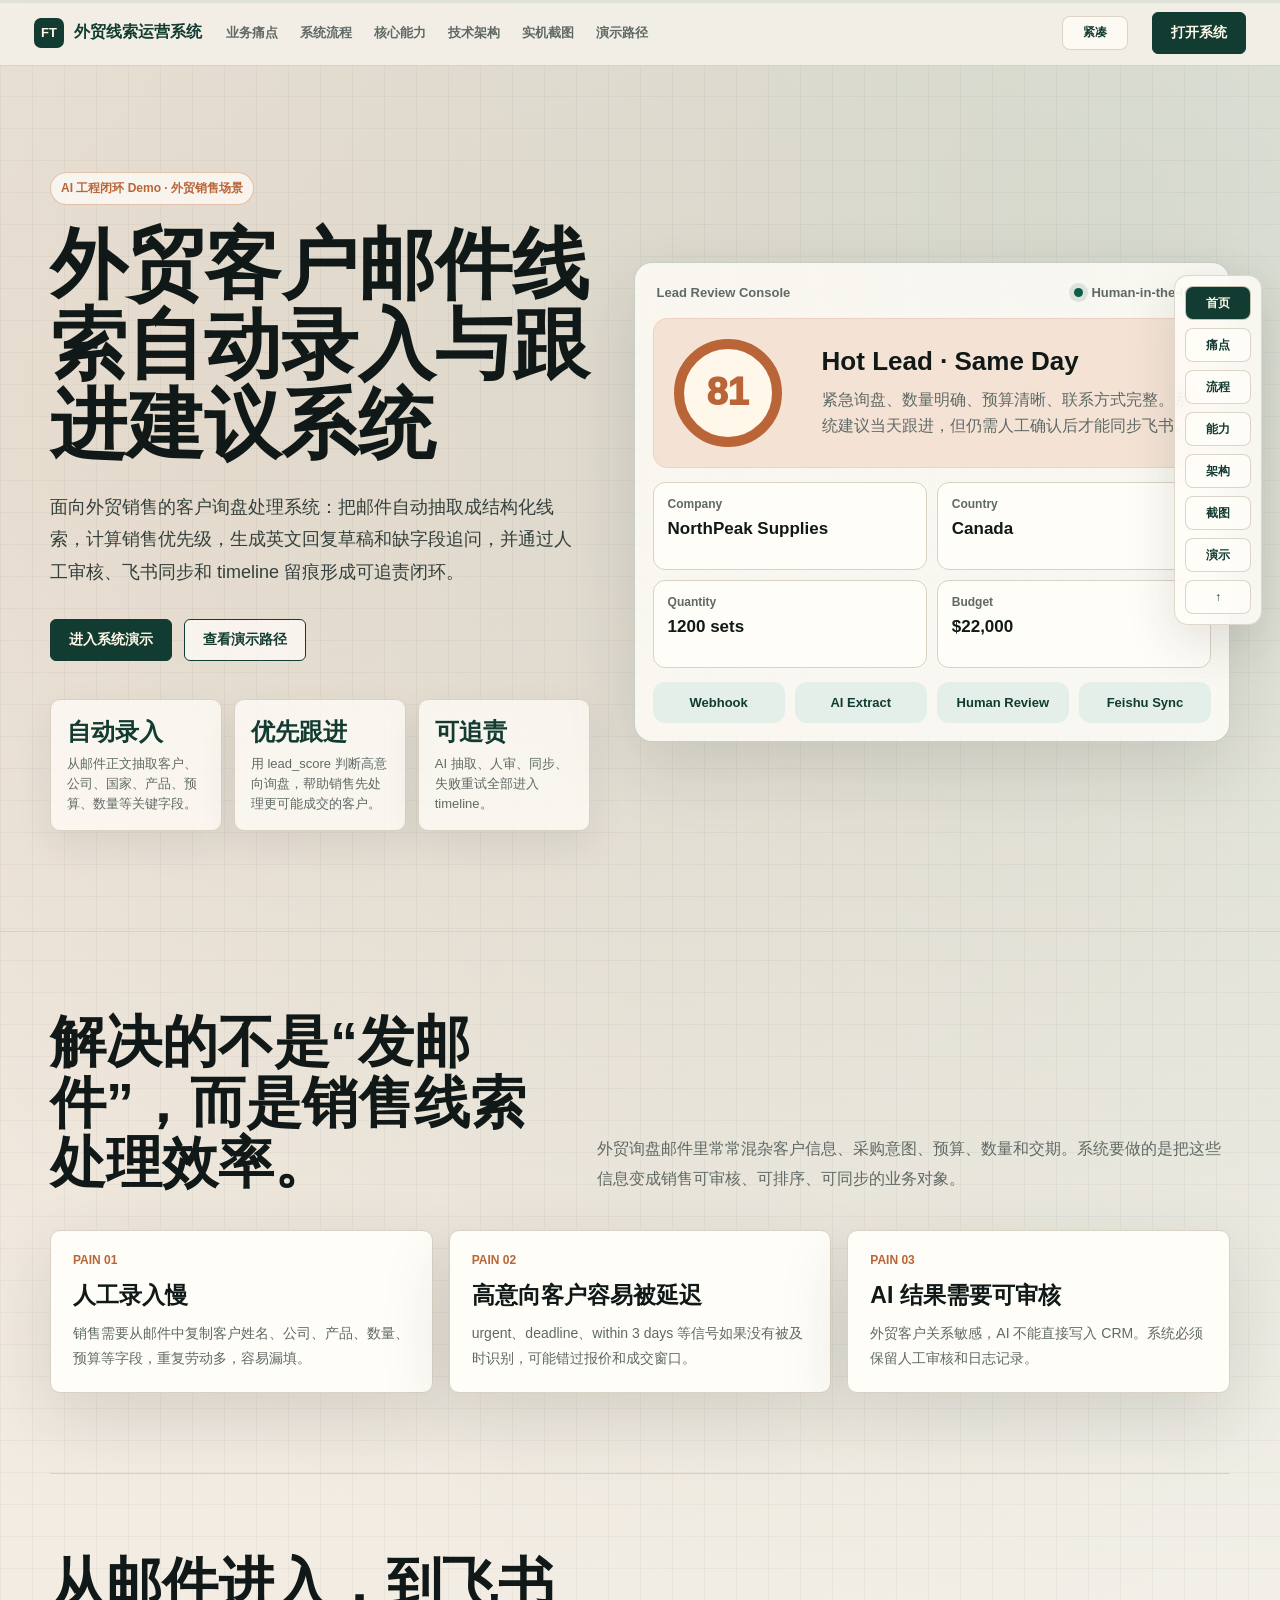
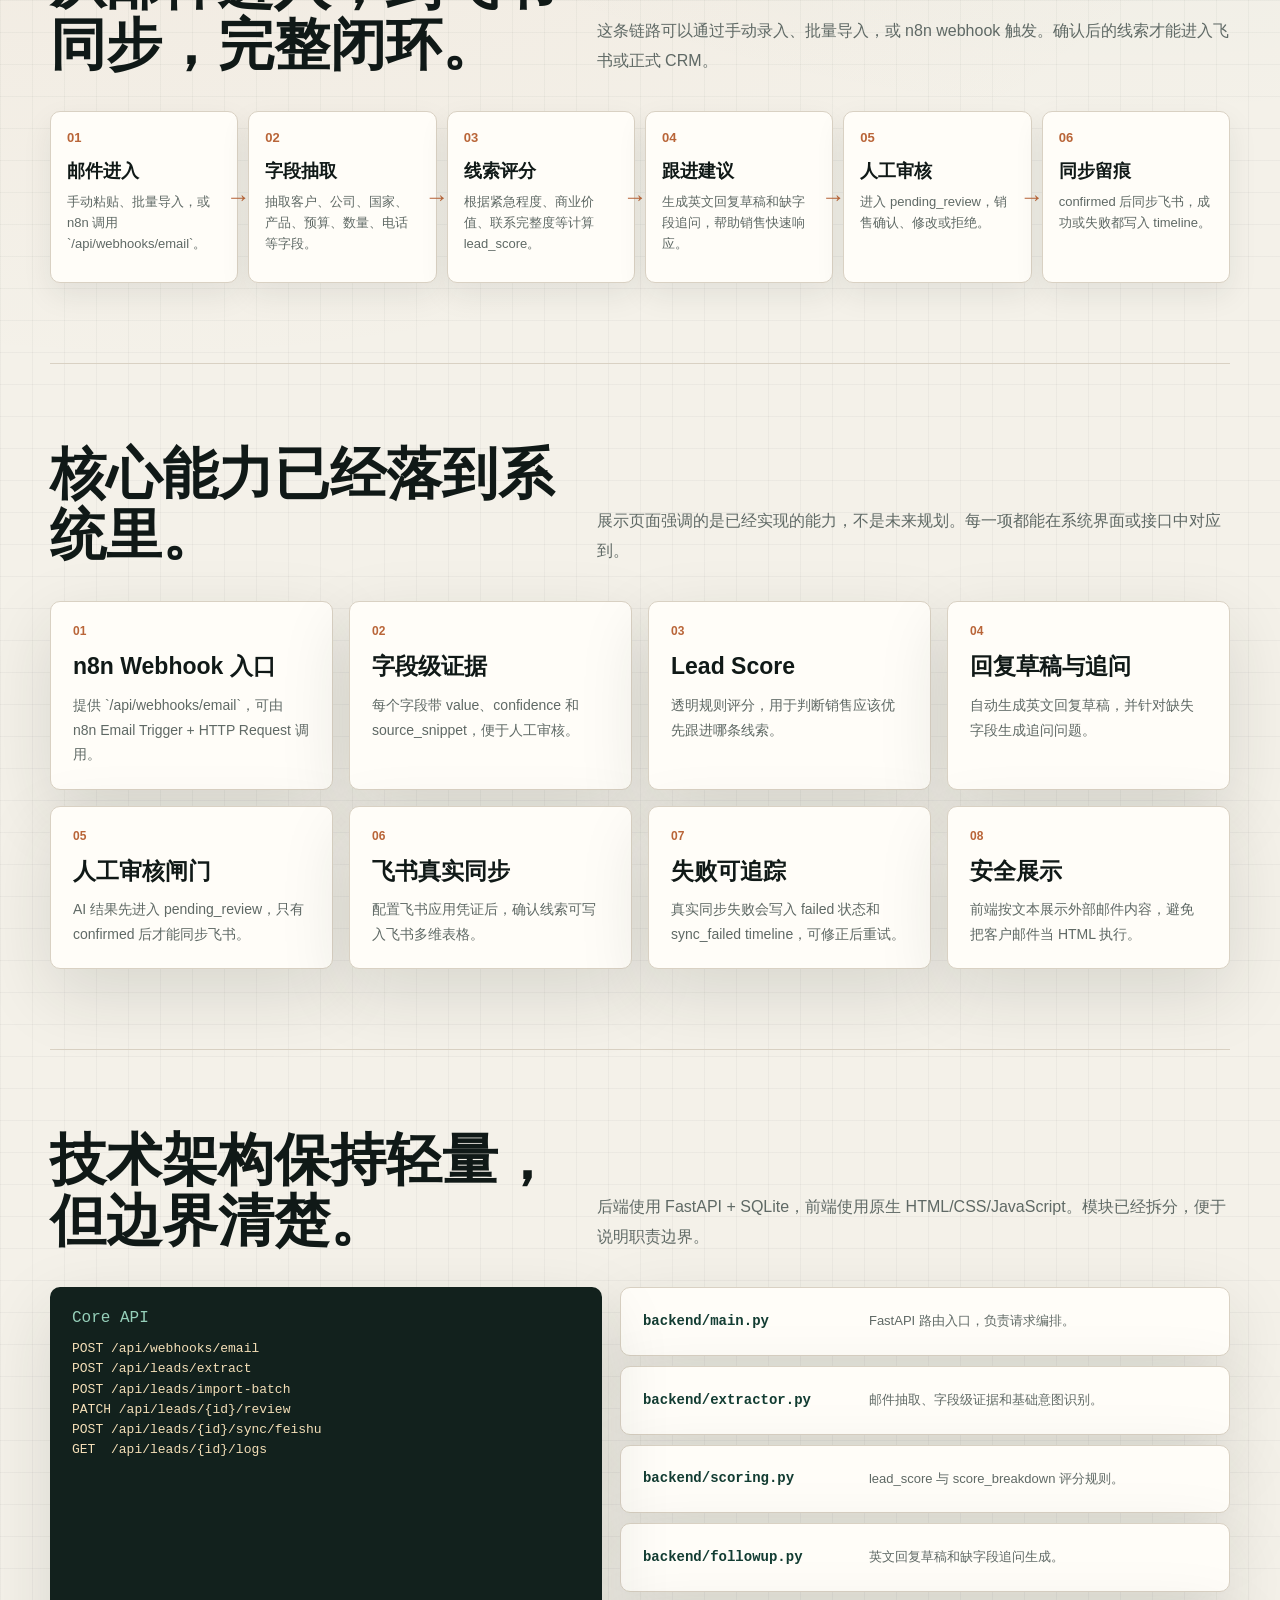
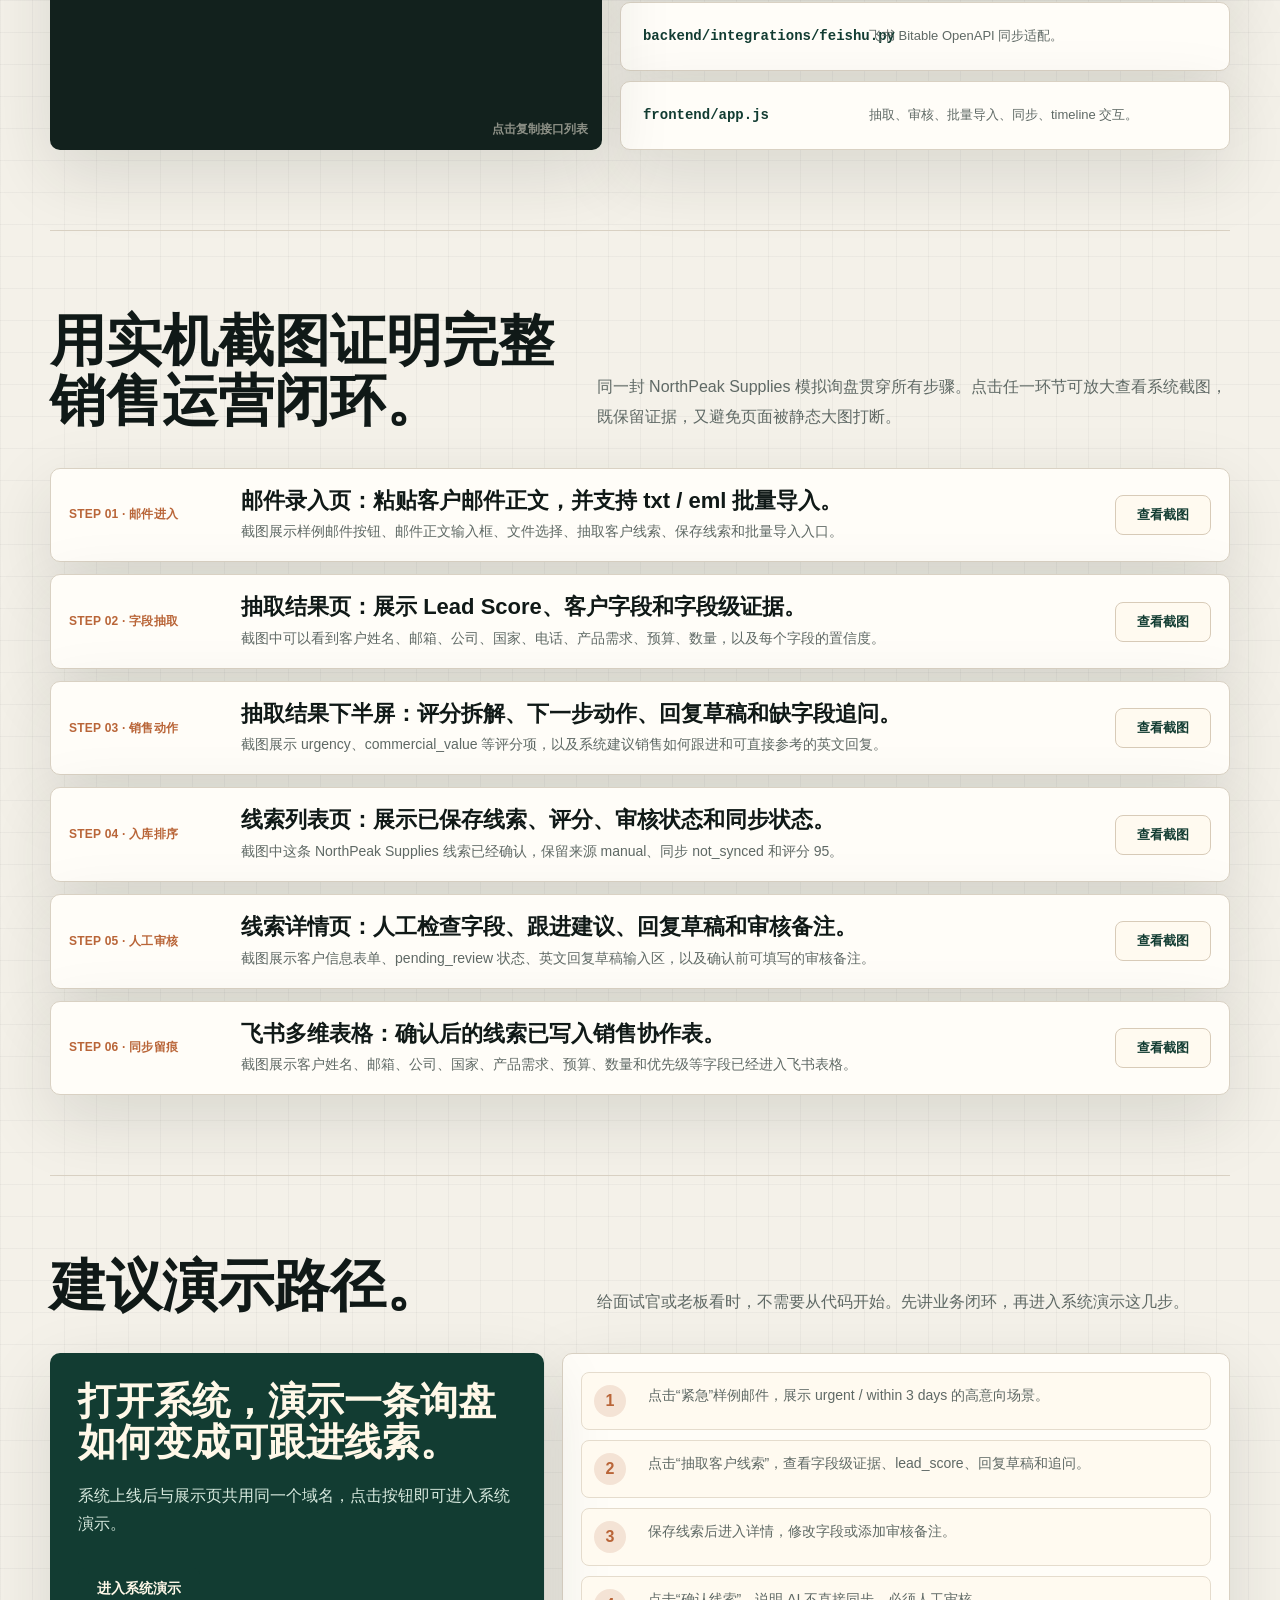
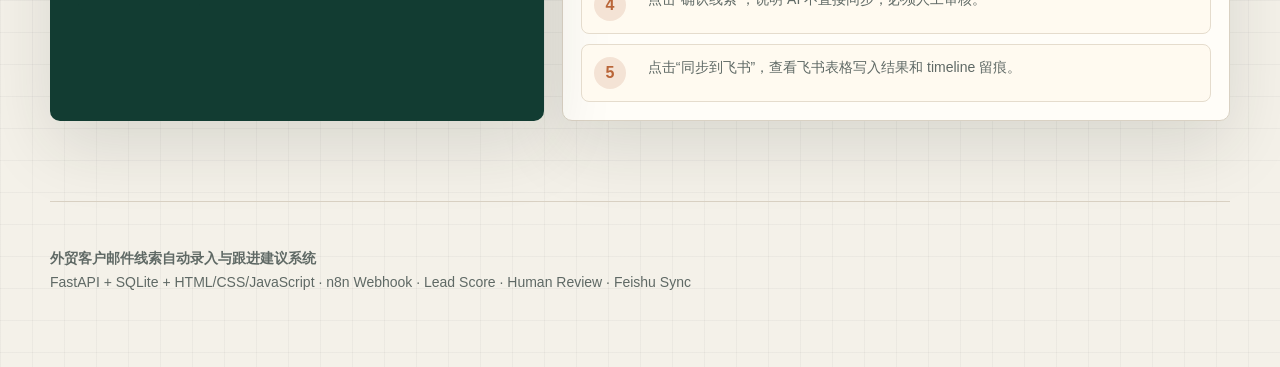
==== commit 254e60bd: "Replace mock wording with real Feishu sync" ====
--- a/docs/showcase.html
+++ b/docs/showcase.html
@@ -1161,7 +1161,7 @@
         <article class="capability-card"><b>03</b><h3>Lead Score</h3><p>透明规则评分，用于判断销售应该优先跟进哪条线索。</p></article>
         <article class="capability-card"><b>04</b><h3>回复草稿与追问</h3><p>自动生成英文回复草稿，并针对缺失字段生成追问问题。</p></article>
         <article class="capability-card"><b>05</b><h3>人工审核闸门</h3><p>AI 结果先进入 pending_review，只有 confirmed 后才能同步飞书。</p></article>
-        <article class="capability-card"><b>06</b><h3>飞书同步策略</h3><p>默认 mock 保证演示稳定，配置环境变量后可切换真实飞书 OpenAPI。</p></article>
+        <article class="capability-card"><b>06</b><h3>飞书真实同步</h3><p>配置飞书应用凭证后，确认线索可写入飞书多维表格。</p></article>
         <article class="capability-card"><b>07</b><h3>失败可追踪</h3><p>真实同步失败会写入 failed 状态和 sync_failed timeline，可修正后重试。</p></article>
         <article class="capability-card"><b>08</b><h3>安全展示</h3><p>前端按文本展示外部邮件内容，避免把客户邮件当 HTML 执行。</p></article>
       </div>
@@ -1187,7 +1187,7 @@
           <div class="module-card"><h3>backend/extractor.py</h3><p>邮件抽取、字段级证据和基础意图识别。</p></div>
           <div class="module-card"><h3>backend/scoring.py</h3><p>lead_score 与 score_breakdown 评分规则。</p></div>
           <div class="module-card"><h3>backend/followup.py</h3><p>英文回复草稿和缺字段追问生成。</p></div>
-          <div class="module-card"><h3>backend/integrations/feishu.py</h3><p>飞书 mock / OpenAPI 同步适配。</p></div>
+          <div class="module-card"><h3>backend/integrations/feishu.py</h3><p>飞书 Bitable OpenAPI 同步适配。</p></div>
           <div class="module-card"><h3>frontend/app.js</h3><p>抽取、审核、批量导入、同步、timeline 交互。</p></div>
         </div>
       </div>
@@ -1239,11 +1239,11 @@
           </div>
           <span class="proof-open">查看截图</span>
         </article>
-        <article class="proof-step-card" role="button" tabindex="0" data-proof-image="/show_pictures/同步到飞书.png" data-proof-title="STEP 06 · 飞书同步与 Timeline">
+        <article class="proof-step-card" role="button" tabindex="0" data-proof-image="/show_pictures/同步到飞书_2.png" data-proof-title="STEP 06 · 飞书多维表格写入结果">
           <b>STEP 06 · 同步留痕</b>
           <div>
-            <h3>审核操作区：确认线索、拒绝线索、同步飞书 Mock，并查看时间线。</h3>
-            <p>截图展示 Lead saved、AI extraction completed、Human review confirmed 和 Synced to Feishu 的完整 timeline。</p>
+            <h3>飞书多维表格：确认后的线索已写入销售协作表。</h3>
+            <p>截图展示客户姓名、邮箱、公司、国家、产品需求、预算、数量和优先级等字段已经进入飞书表格。</p>
           </div>
           <span class="proof-open">查看截图</span>
         </article>
@@ -1268,7 +1268,7 @@
           <div class="demo-step"><b>2</b><span>点击“抽取客户线索”，查看字段级证据、lead_score、回复草稿和追问。</span></div>
           <div class="demo-step"><b>3</b><span>保存线索后进入详情，修改字段或添加审核备注。</span></div>
           <div class="demo-step"><b>4</b><span>点击“确认线索”，说明 AI 不直接同步，必须人工审核。</span></div>
-          <div class="demo-step"><b>5</b><span>点击“同步飞书 Mock”，查看同步状态和 timeline 留痕。</span></div>
+          <div class="demo-step"><b>5</b><span>点击“同步到飞书”，查看飞书表格写入结果和 timeline 留痕。</span></div>
         </div>
       </div>
     </section>
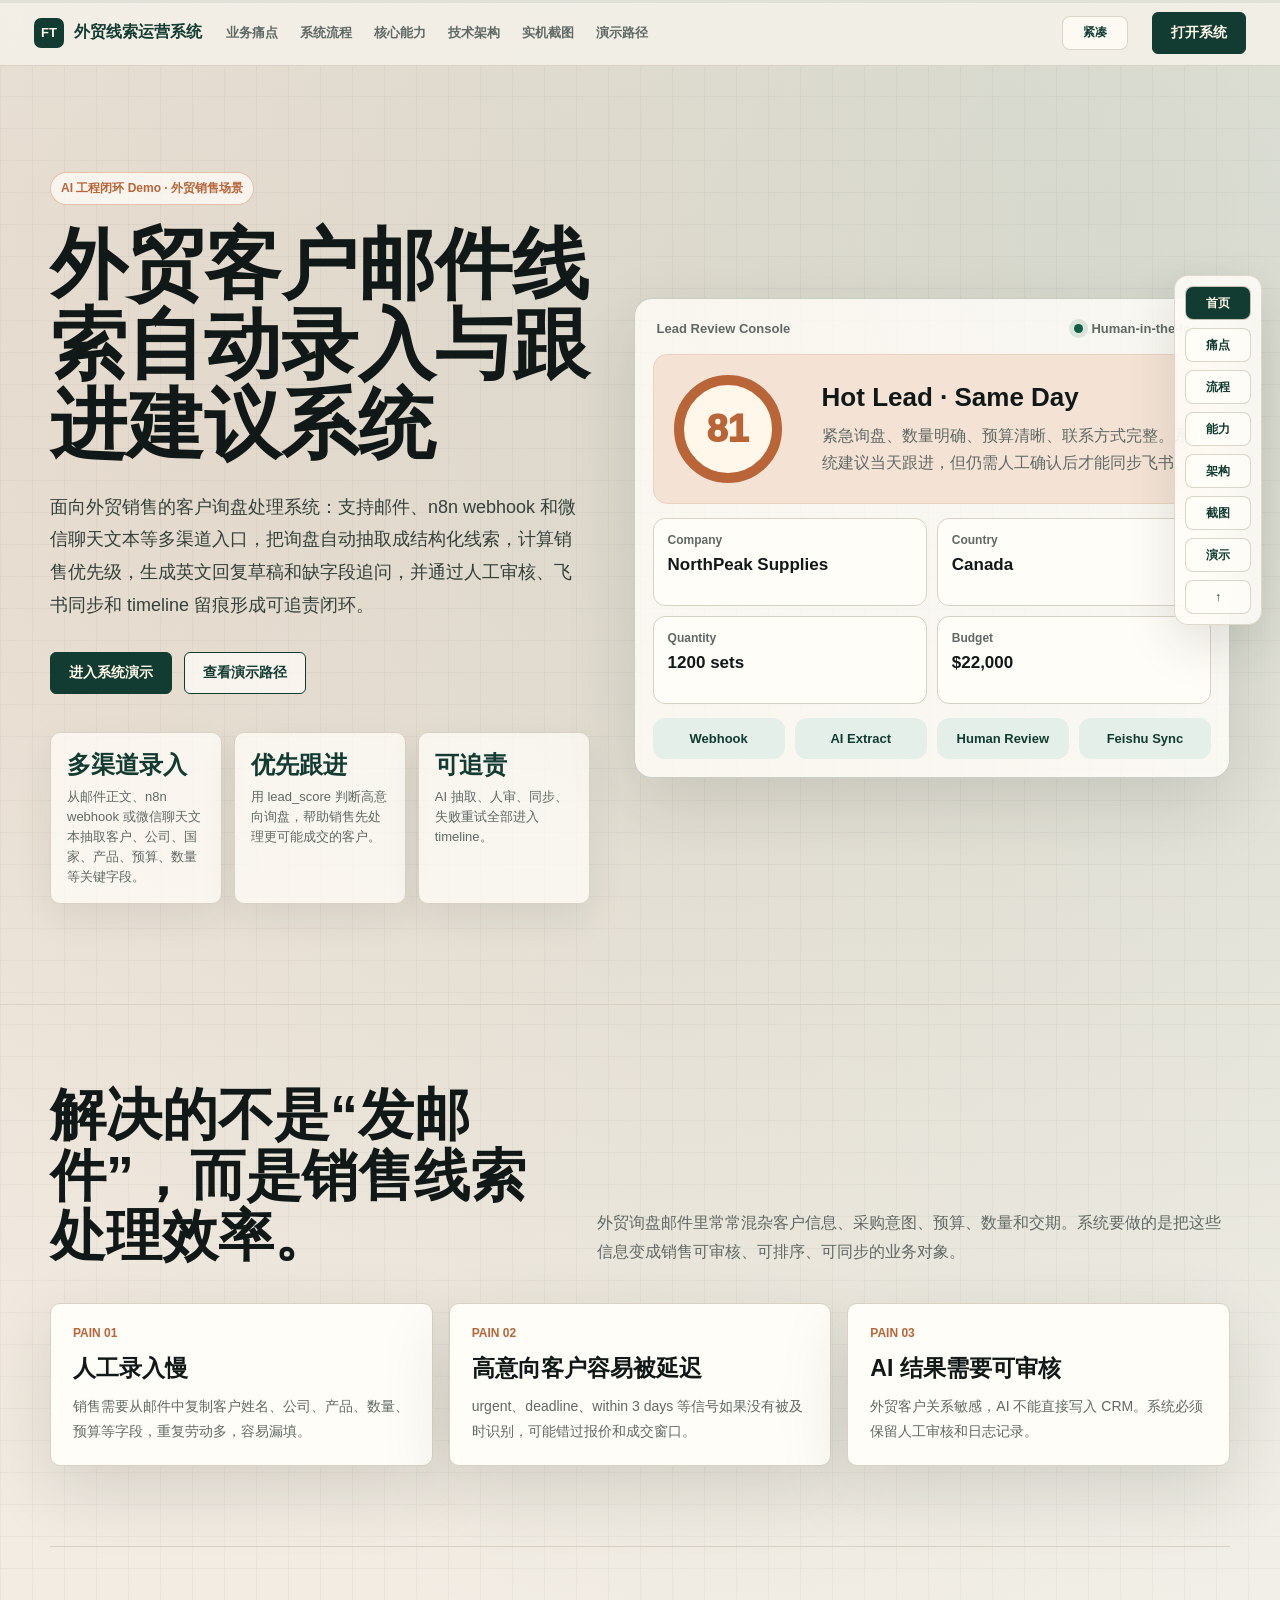
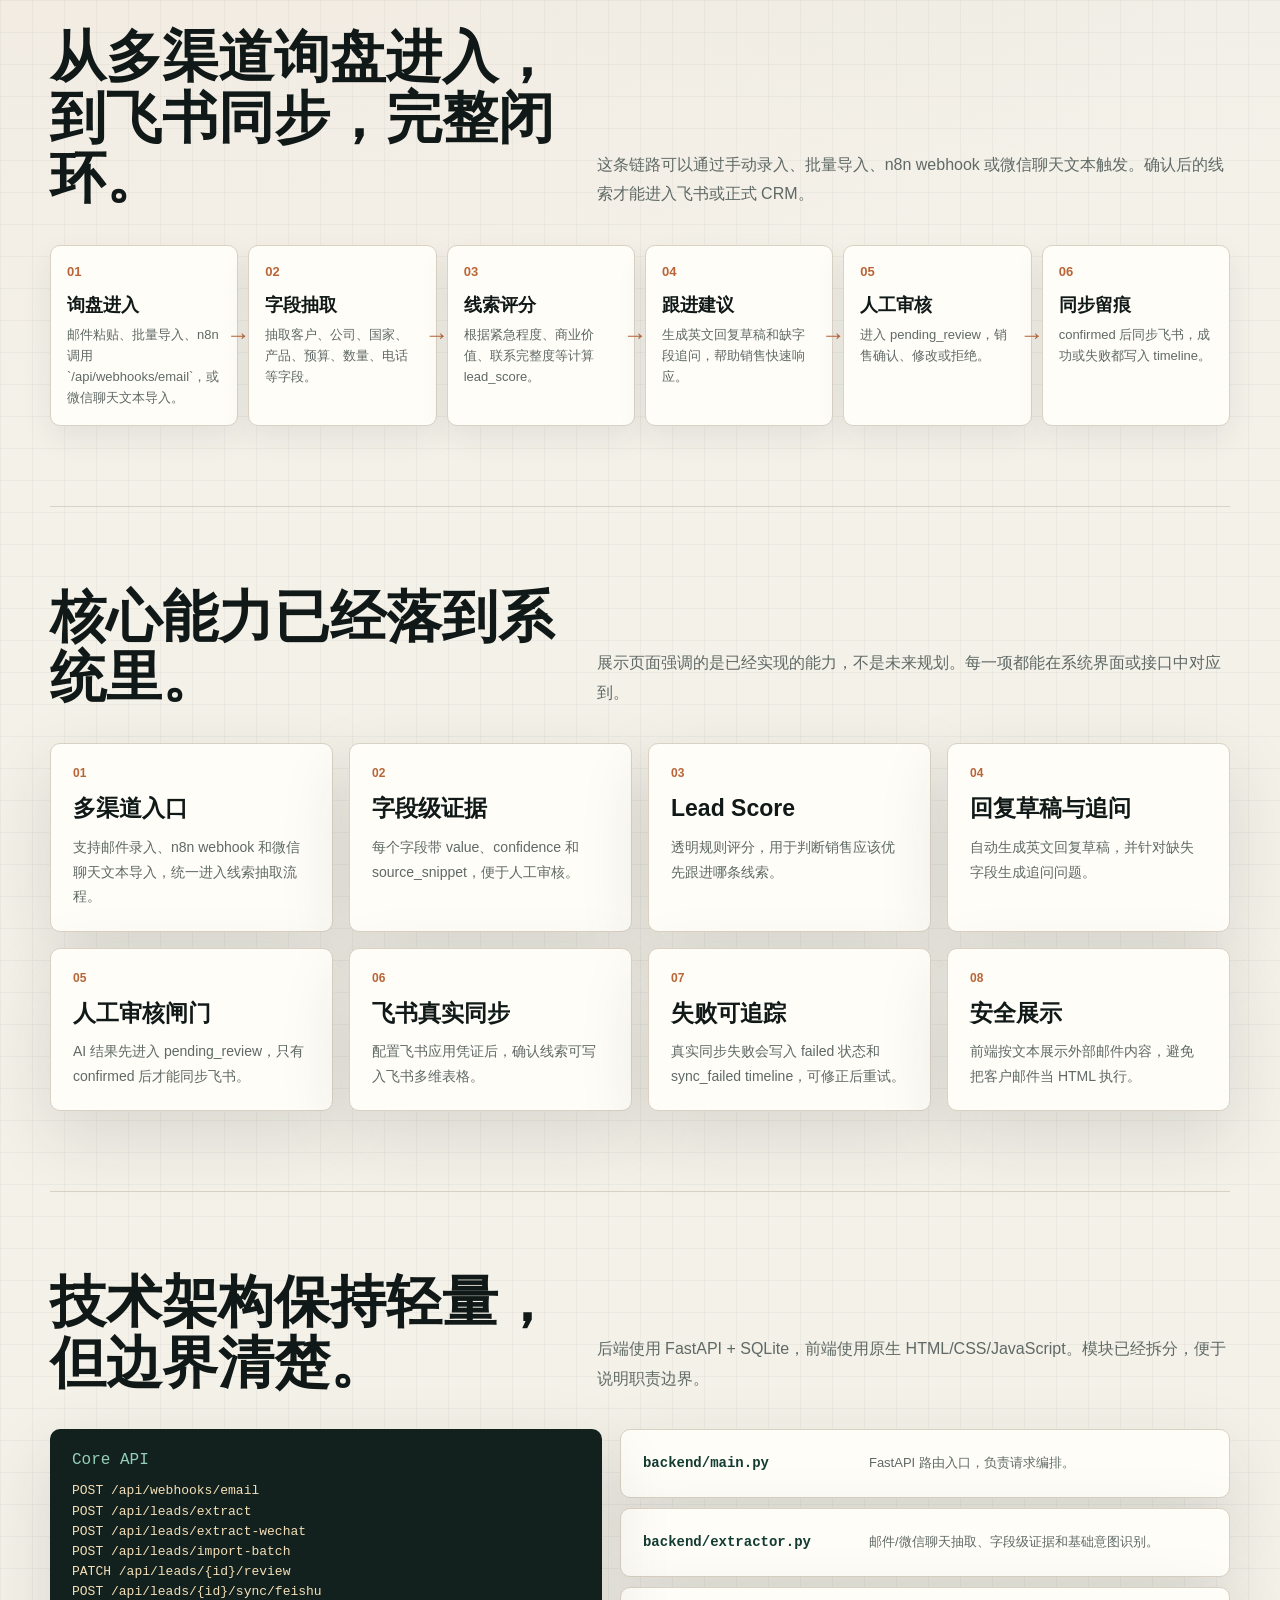
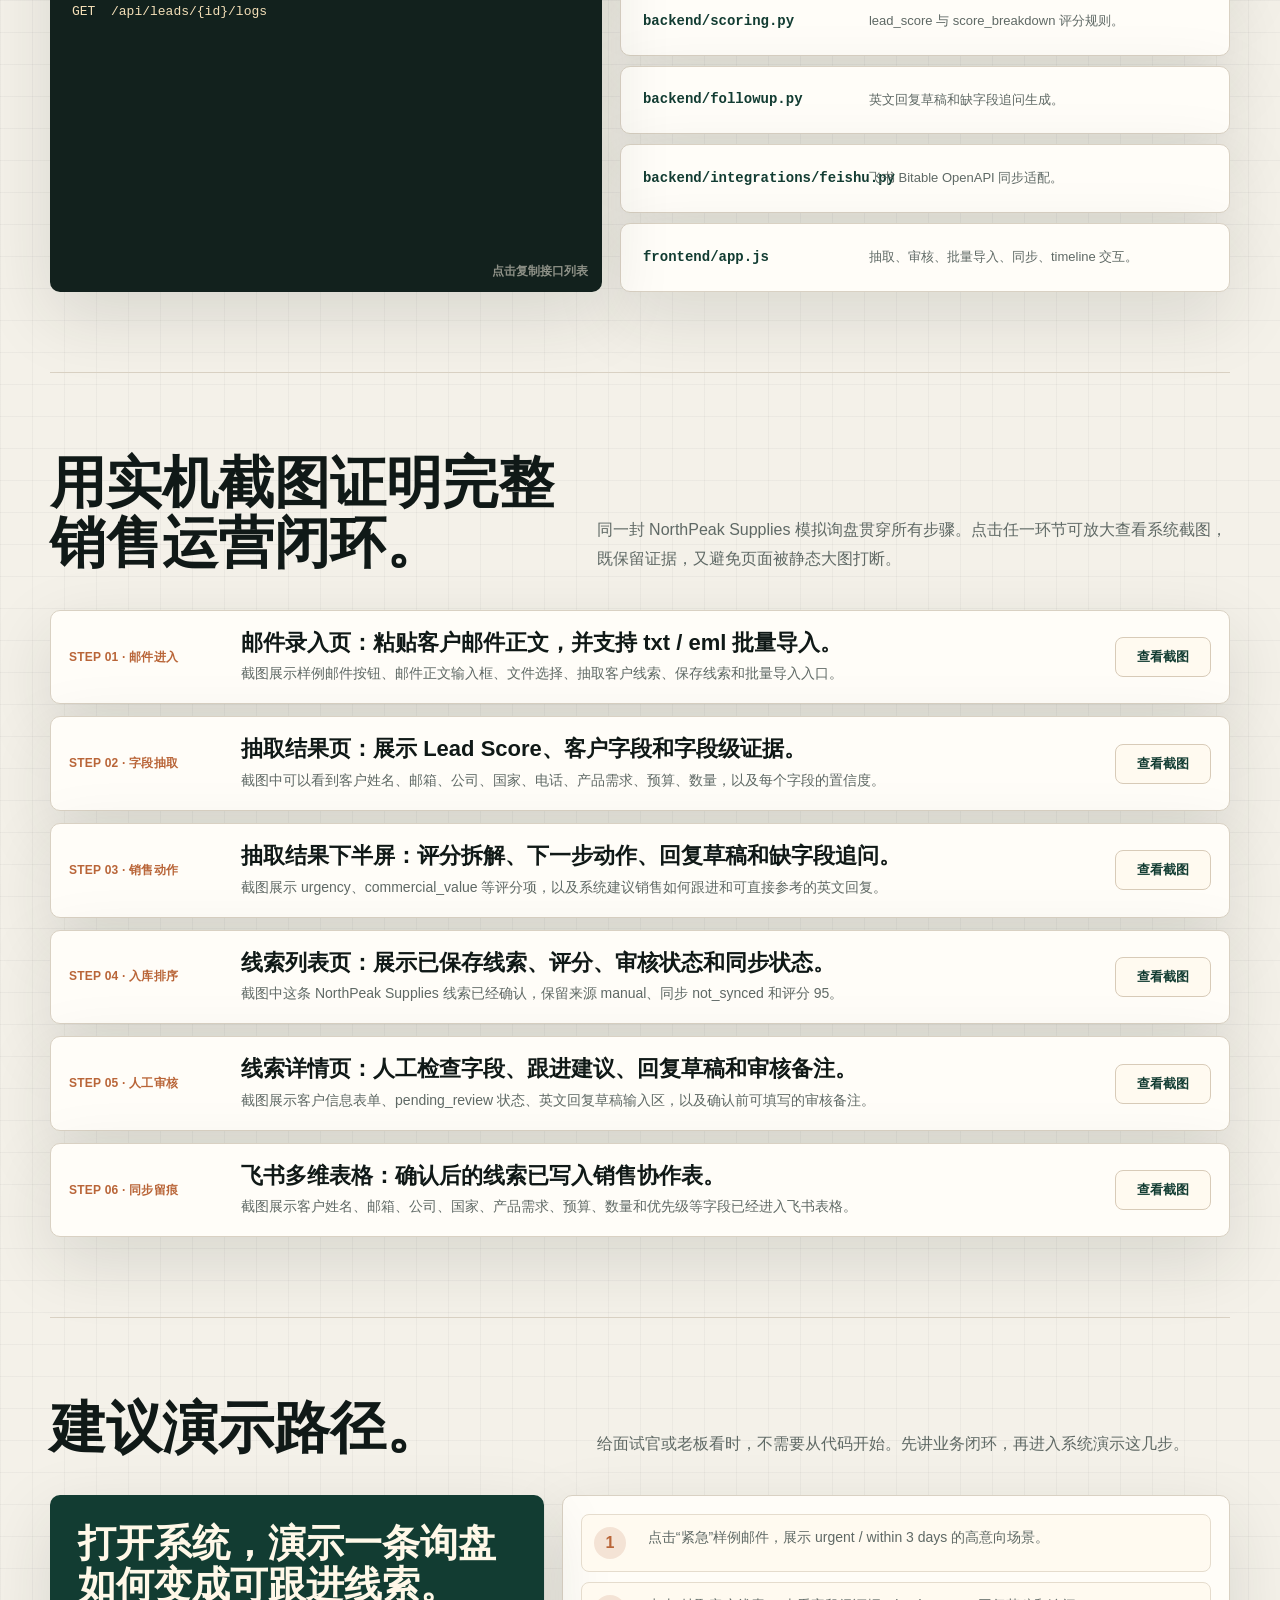
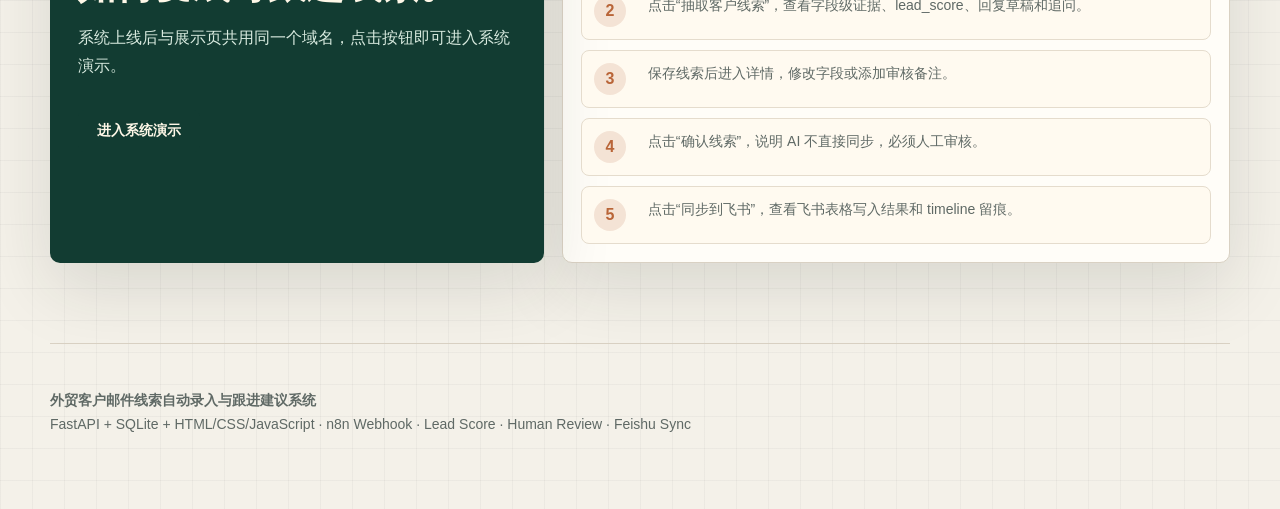
==== commit 8465a5f4: "Add n8n workflow and WeChat inquiry import" ====
--- a/docs/showcase.html
+++ b/docs/showcase.html
@@ -1067,14 +1067,14 @@
         <span class="label">AI 工程闭环 Demo · 外贸销售场景</span>
         <h1>外贸客户邮件线索自动录入与跟进建议系统</h1>
         <p class="hero-copy">
-          面向外贸销售的客户询盘处理系统：把邮件自动抽取成结构化线索，计算销售优先级，生成英文回复草稿和缺字段追问，并通过人工审核、飞书同步和 timeline 留痕形成可追责闭环。
+          面向外贸销售的客户询盘处理系统：支持邮件、n8n webhook 和微信聊天文本等多渠道入口，把询盘自动抽取成结构化线索，计算销售优先级，生成英文回复草稿和缺字段追问，并通过人工审核、飞书同步和 timeline 留痕形成可追责闭环。
         </p>
         <div class="hero-actions">
           <a class="button" href="/app" target="_blank" rel="noopener noreferrer">进入系统演示</a>
           <a class="button secondary" href="#demo">查看演示路径</a>
         </div>
         <div class="summary-strip">
-          <div class="summary"><strong>自动录入</strong><span>从邮件正文抽取客户、公司、国家、产品、预算、数量等关键字段。</span></div>
+          <div class="summary"><strong>多渠道录入</strong><span>从邮件正文、n8n webhook 或微信聊天文本抽取客户、公司、国家、产品、预算、数量等关键字段。</span></div>
           <div class="summary"><strong>优先跟进</strong><span>用 lead_score 判断高意向询盘，帮助销售先处理更可能成交的客户。</span></div>
           <div class="summary"><strong>可追责</strong><span>AI 抽取、人审、同步、失败重试全部进入 timeline。</span></div>
         </div>
@@ -1137,11 +1137,11 @@
 
     <section id="workflow">
       <div class="section-head">
-        <h2>从邮件进入，到飞书同步，完整闭环。</h2>
-        <p>这条链路可以通过手动录入、批量导入，或 n8n webhook 触发。确认后的线索才能进入飞书或正式 CRM。</p>
+        <h2>从多渠道询盘进入，到飞书同步，完整闭环。</h2>
+        <p>这条链路可以通过手动录入、批量导入、n8n webhook 或微信聊天文本触发。确认后的线索才能进入飞书或正式 CRM。</p>
       </div>
       <div class="flow">
-        <div class="flow-step"><b>01</b><strong>邮件进入</strong><span>手动粘贴、批量导入，或 n8n 调用 `/api/webhooks/email`。</span></div>
+        <div class="flow-step"><b>01</b><strong>询盘进入</strong><span>邮件粘贴、批量导入、n8n 调用 `/api/webhooks/email`，或微信聊天文本导入。</span></div>
         <div class="flow-step"><b>02</b><strong>字段抽取</strong><span>抽取客户、公司、国家、产品、预算、数量、电话等字段。</span></div>
         <div class="flow-step"><b>03</b><strong>线索评分</strong><span>根据紧急程度、商业价值、联系完整度等计算 lead_score。</span></div>
         <div class="flow-step"><b>04</b><strong>跟进建议</strong><span>生成英文回复草稿和缺字段追问，帮助销售快速响应。</span></div>
@@ -1156,7 +1156,7 @@
         <p>展示页面强调的是已经实现的能力，不是未来规划。每一项都能在系统界面或接口中对应到。</p>
       </div>
       <div class="capabilities">
-        <article class="capability-card"><b>01</b><h3>n8n Webhook 入口</h3><p>提供 `/api/webhooks/email`，可由 n8n Email Trigger + HTTP Request 调用。</p></article>
+        <article class="capability-card"><b>01</b><h3>多渠道入口</h3><p>支持邮件录入、n8n webhook 和微信聊天文本导入，统一进入线索抽取流程。</p></article>
         <article class="capability-card"><b>02</b><h3>字段级证据</h3><p>每个字段带 value、confidence 和 source_snippet，便于人工审核。</p></article>
         <article class="capability-card"><b>03</b><h3>Lead Score</h3><p>透明规则评分，用于判断销售应该优先跟进哪条线索。</p></article>
         <article class="capability-card"><b>04</b><h3>回复草稿与追问</h3><p>自动生成英文回复草稿，并针对缺失字段生成追问问题。</p></article>
@@ -1177,6 +1177,7 @@
           <div class="cmd">Core API</div>
           <pre>POST /api/webhooks/email
 POST /api/leads/extract
+POST /api/leads/extract-wechat
 POST /api/leads/import-batch
 PATCH /api/leads/{id}/review
 POST /api/leads/{id}/sync/feishu
@@ -1184,7 +1185,7 @@
         </div>
         <div class="module-list">
           <div class="module-card"><h3>backend/main.py</h3><p>FastAPI 路由入口，负责请求编排。</p></div>
-          <div class="module-card"><h3>backend/extractor.py</h3><p>邮件抽取、字段级证据和基础意图识别。</p></div>
+          <div class="module-card"><h3>backend/extractor.py</h3><p>邮件/微信聊天抽取、字段级证据和基础意图识别。</p></div>
           <div class="module-card"><h3>backend/scoring.py</h3><p>lead_score 与 score_breakdown 评分规则。</p></div>
           <div class="module-card"><h3>backend/followup.py</h3><p>英文回复草稿和缺字段追问生成。</p></div>
           <div class="module-card"><h3>backend/integrations/feishu.py</h3><p>飞书 Bitable OpenAPI 同步适配。</p></div>
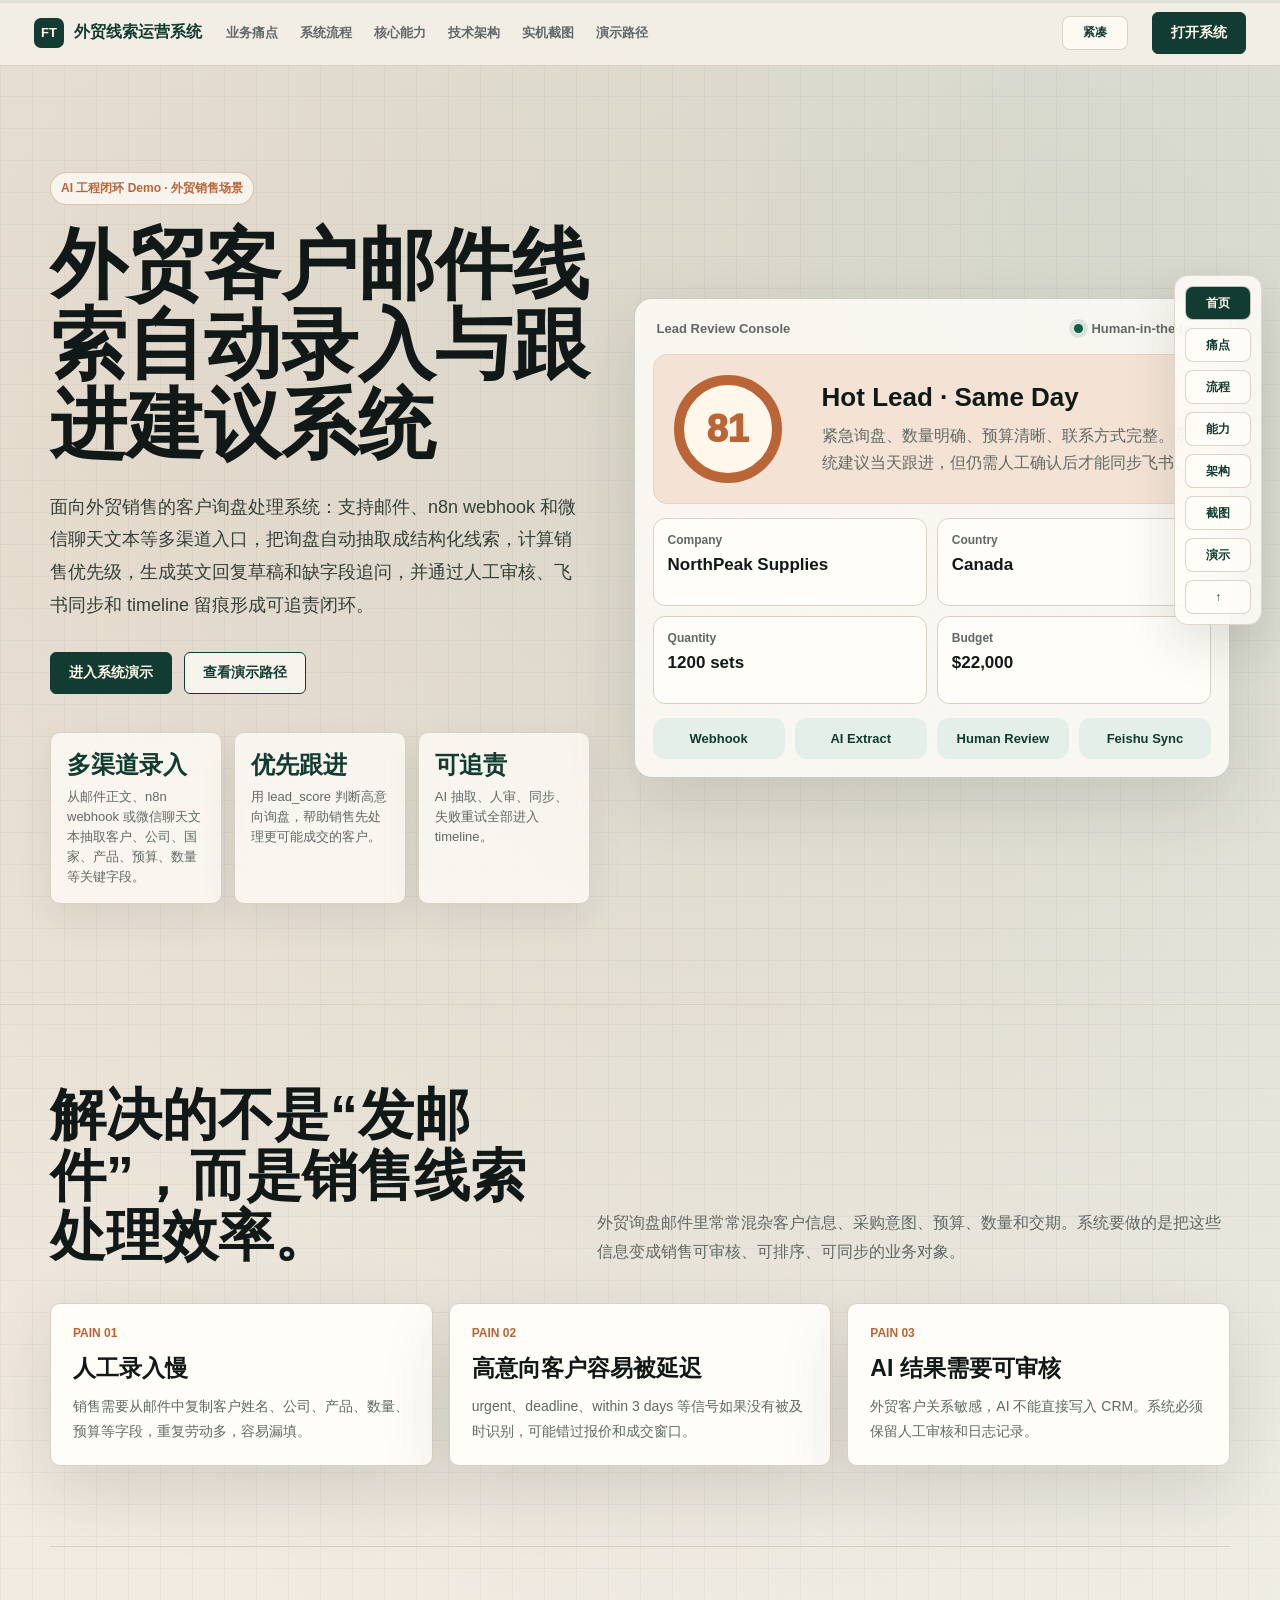
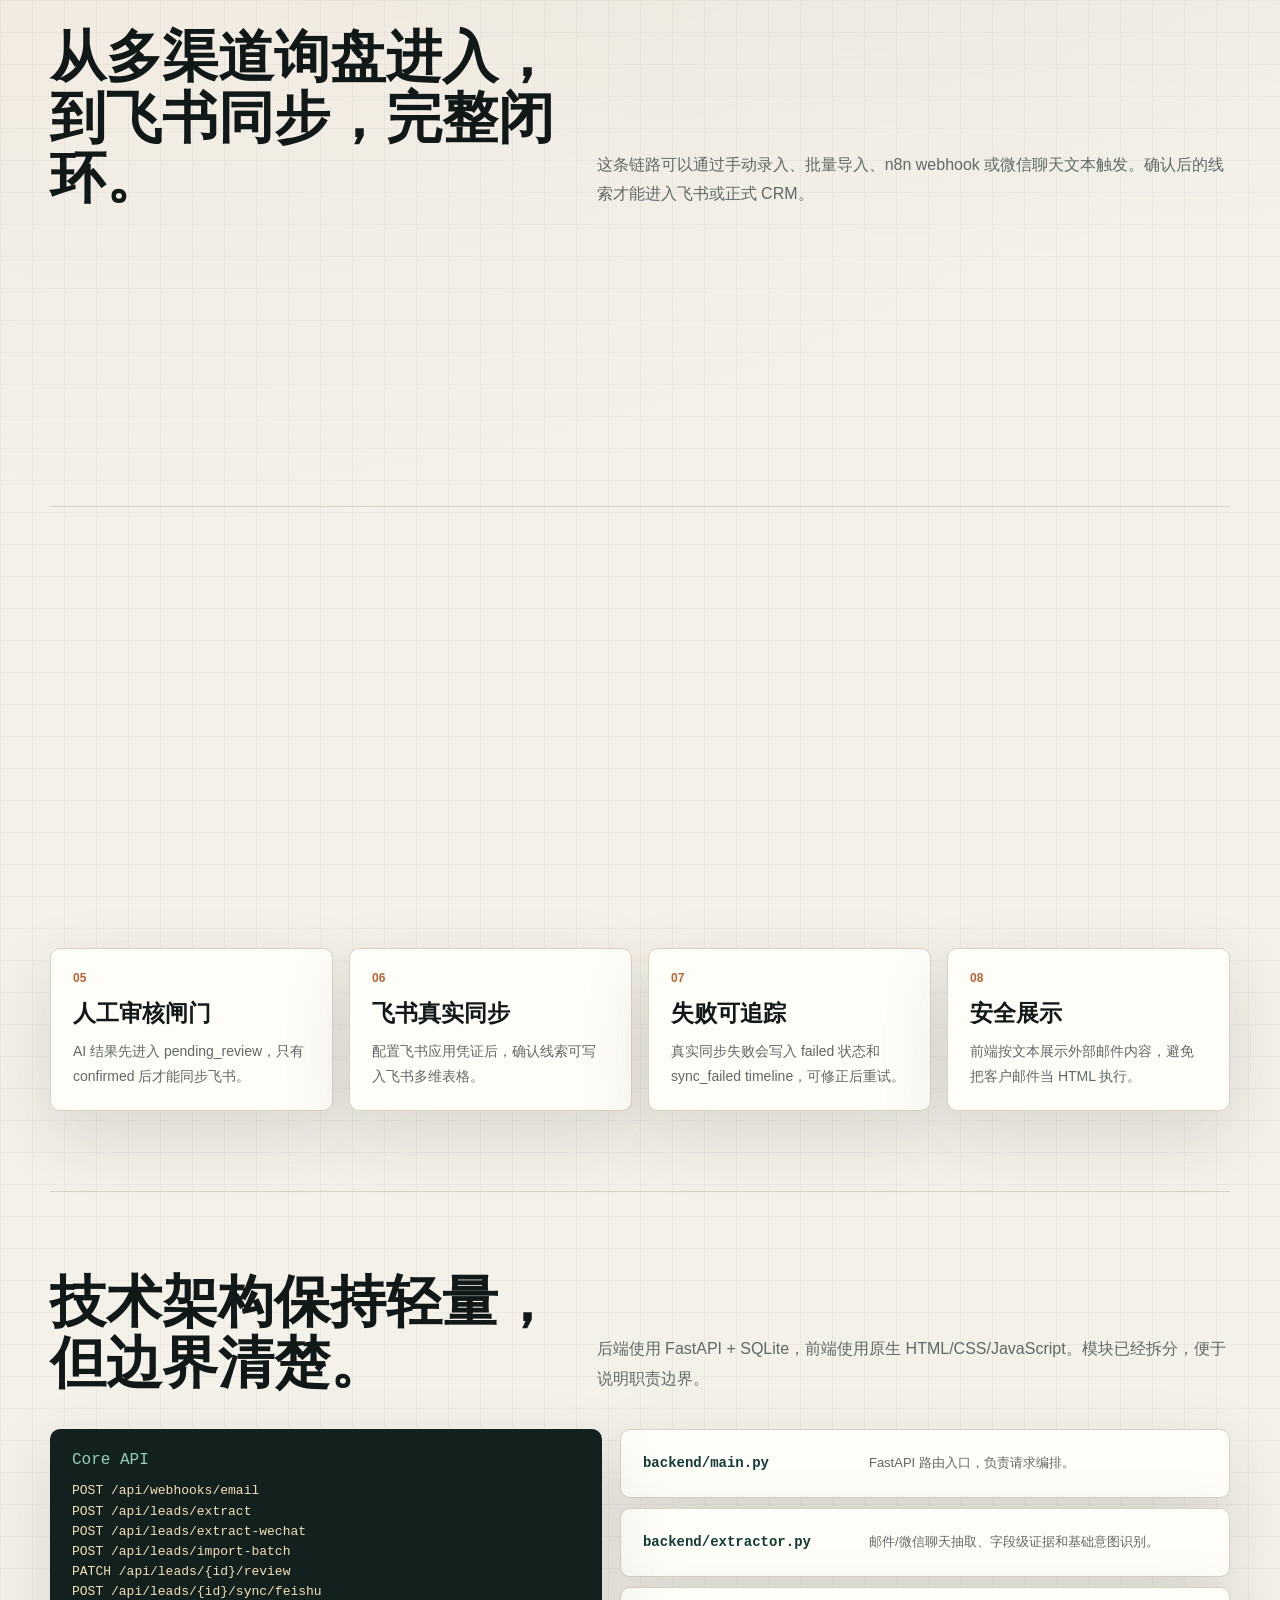
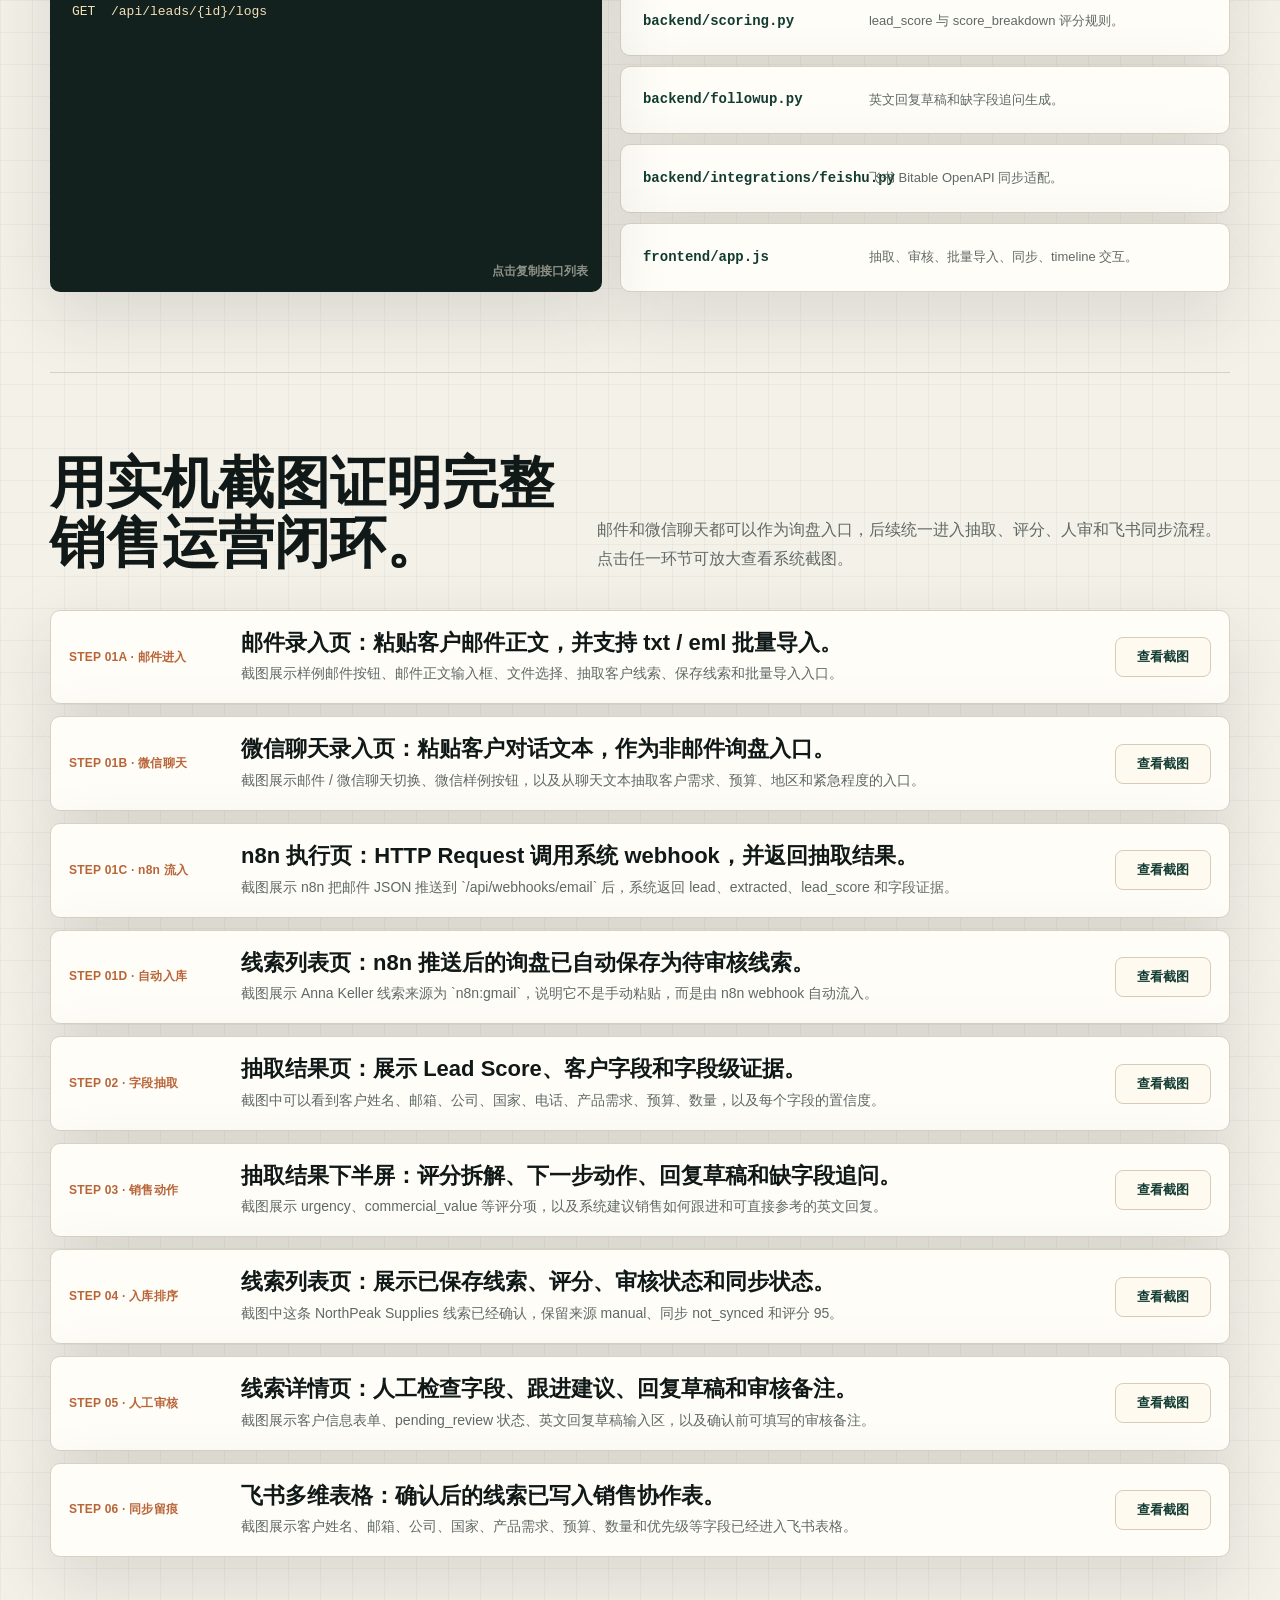
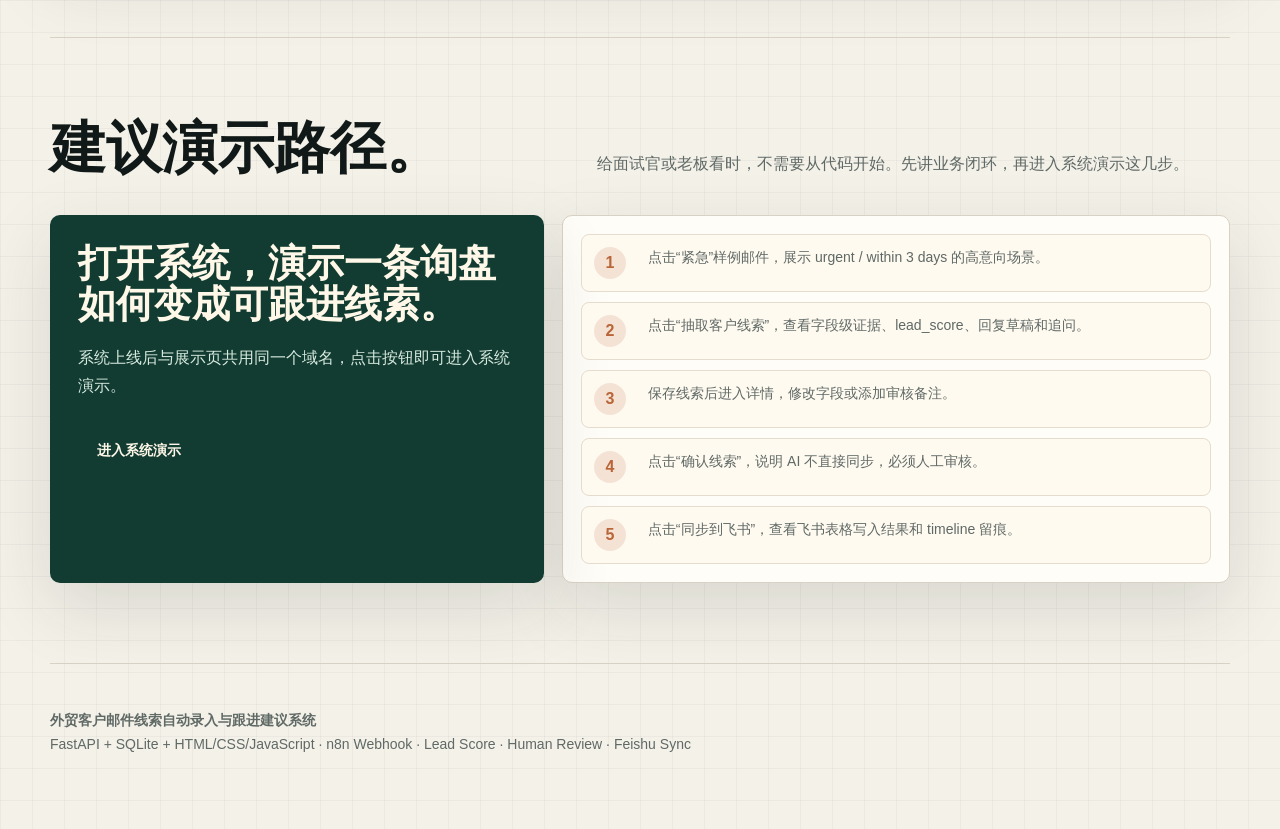
==== commit e5280cdf: "Add n8n and WeChat proof screenshots" ====
--- a/docs/showcase.html
+++ b/docs/showcase.html
@@ -1197,14 +1197,38 @@
     <section id="proof">
       <div class="section-head">
         <h2>用实机截图证明完整销售运营闭环。</h2>
-        <p>同一封 NorthPeak Supplies 模拟询盘贯穿所有步骤。点击任一环节可放大查看系统截图，既保留证据，又避免页面被静态大图打断。</p>
+        <p>邮件和微信聊天都可以作为询盘入口，后续统一进入抽取、评分、人审和飞书同步流程。点击任一环节可放大查看系统截图。</p>
       </div>
       <div class="proof-accordion" aria-label="可放大的系统截图步骤">
-        <article class="proof-step-card" role="button" tabindex="0" data-proof-image="/show_pictures/Step1_邮件录入界面.png" data-proof-title="STEP 01 · 邮件录入界面">
-          <b>STEP 01 · 邮件进入</b>
+        <article class="proof-step-card" role="button" tabindex="0" data-proof-image="/show_pictures/Step1_邮件录入界面.png" data-proof-title="STEP 01A · 邮件录入界面">
+          <b>STEP 01A · 邮件进入</b>
           <div>
             <h3>邮件录入页：粘贴客户邮件正文，并支持 txt / eml 批量导入。</h3>
             <p>截图展示样例邮件按钮、邮件正文输入框、文件选择、抽取客户线索、保存线索和批量导入入口。</p>
+          </div>
+          <span class="proof-open">查看截图</span>
+        </article>
+        <article class="proof-step-card" role="button" tabindex="0" data-proof-image="/show_pictures/微信聊天文本录入.png" data-proof-title="STEP 01B · 微信聊天文本录入">
+          <b>STEP 01B · 微信聊天</b>
+          <div>
+            <h3>微信聊天录入页：粘贴客户对话文本，作为非邮件询盘入口。</h3>
+            <p>截图展示邮件 / 微信聊天切换、微信样例按钮，以及从聊天文本抽取客户需求、预算、地区和紧急程度的入口。</p>
+          </div>
+          <span class="proof-open">查看截图</span>
+        </article>
+        <article class="proof-step-card" role="button" tabindex="0" data-proof-image="/show_pictures/n8n_1.png" data-proof-title="STEP 01C · n8n HTTP Request 执行结果">
+          <b>STEP 01C · n8n 流入</b>
+          <div>
+            <h3>n8n 执行页：HTTP Request 调用系统 webhook，并返回抽取结果。</h3>
+            <p>截图展示 n8n 把邮件 JSON 推送到 `/api/webhooks/email` 后，系统返回 lead、extracted、lead_score 和字段证据。</p>
+          </div>
+          <span class="proof-open">查看截图</span>
+        </article>
+        <article class="proof-step-card" role="button" tabindex="0" data-proof-image="/show_pictures/n8n_2.png" data-proof-title="STEP 01D · n8n 自动入库结果">
+          <b>STEP 01D · 自动入库</b>
+          <div>
+            <h3>线索列表页：n8n 推送后的询盘已自动保存为待审核线索。</h3>
+            <p>截图展示 Anna Keller 线索来源为 `n8n:gmail`，说明它不是手动粘贴，而是由 n8n webhook 自动流入。</p>
           </div>
           <span class="proof-open">查看截图</span>
         </article>
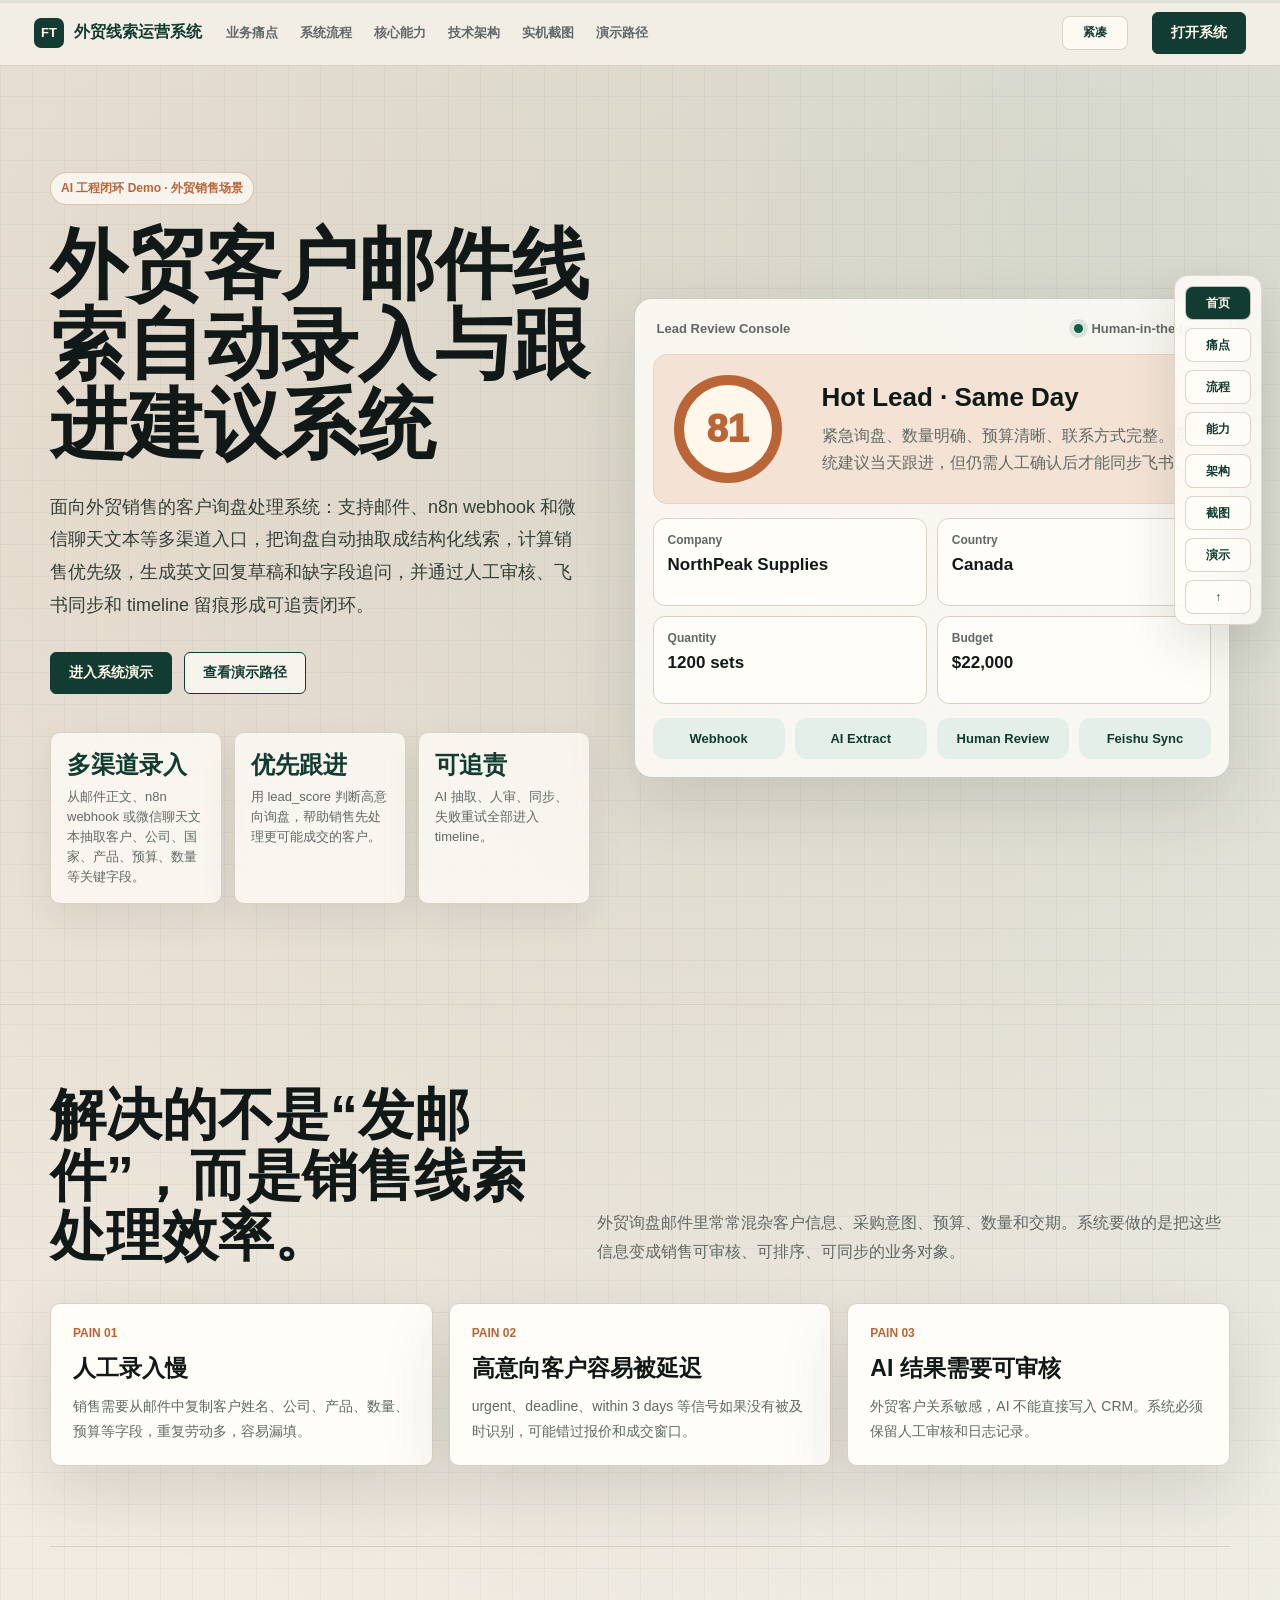
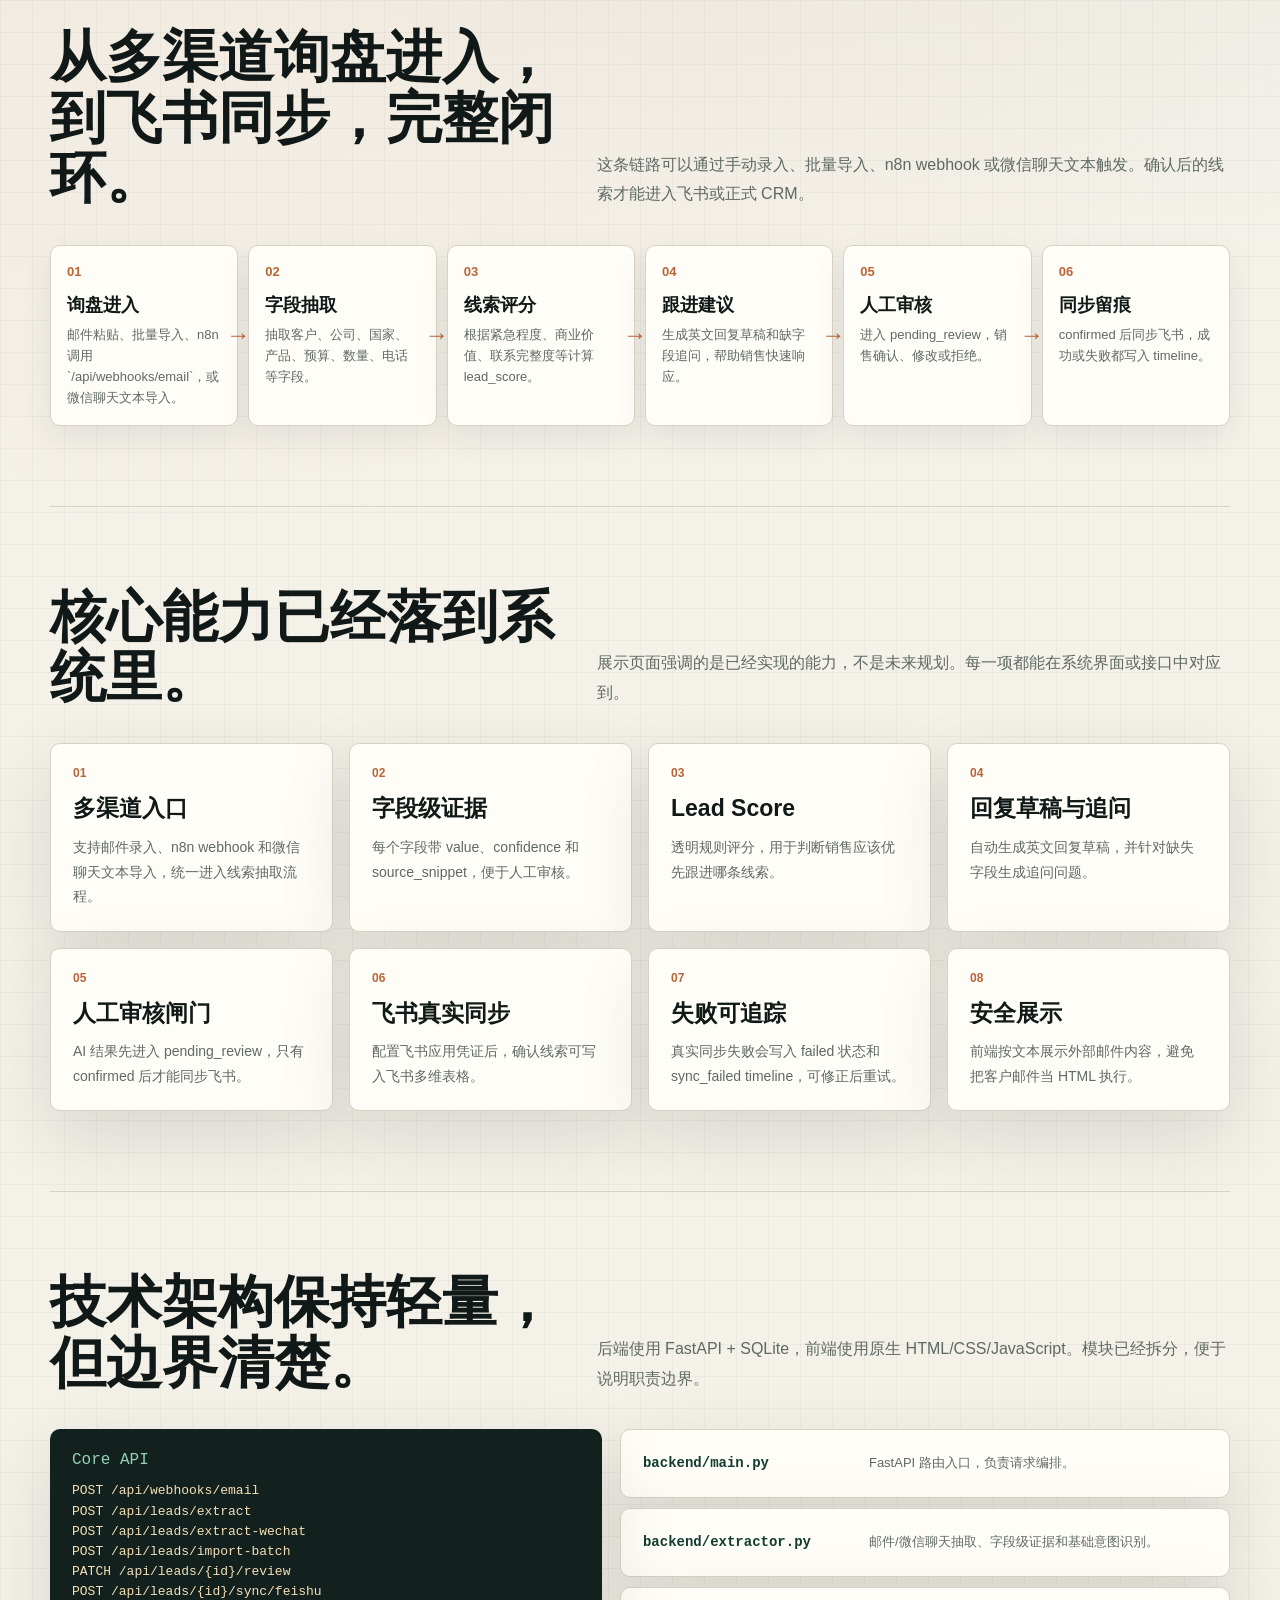
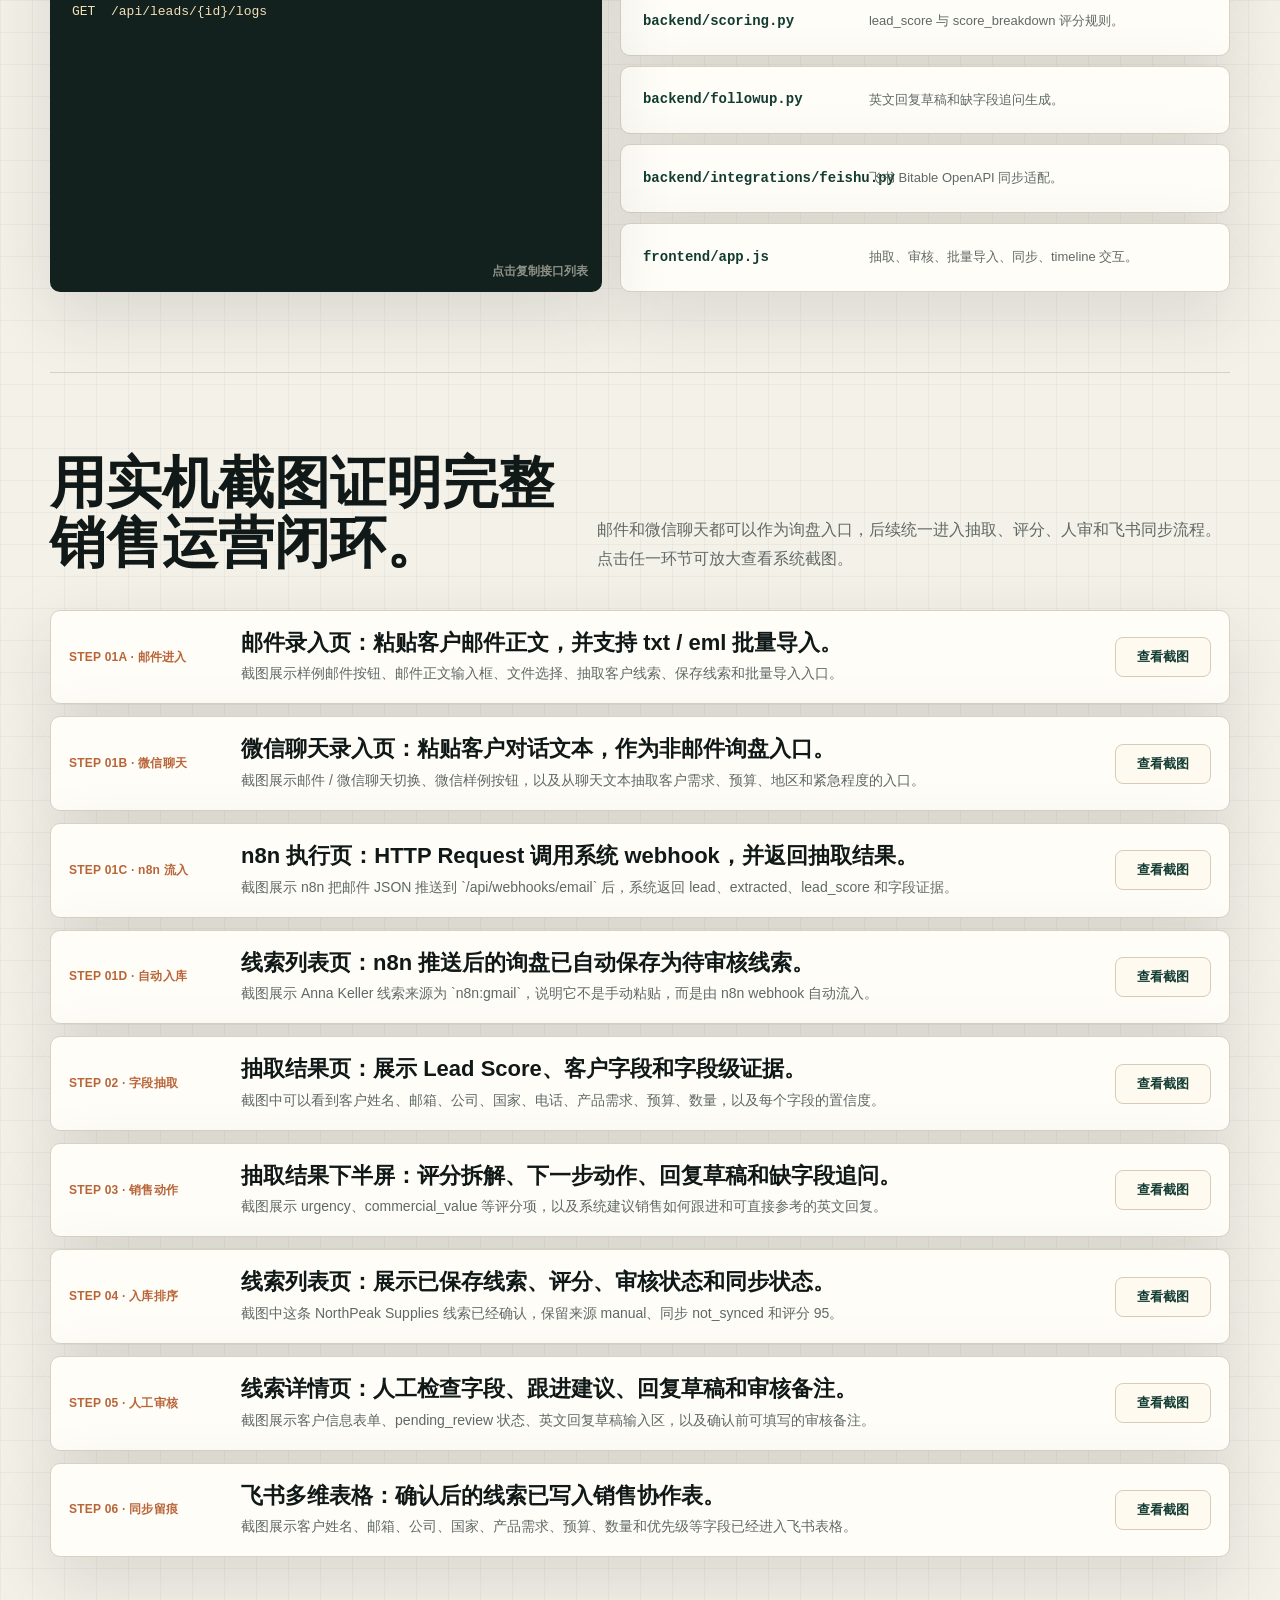
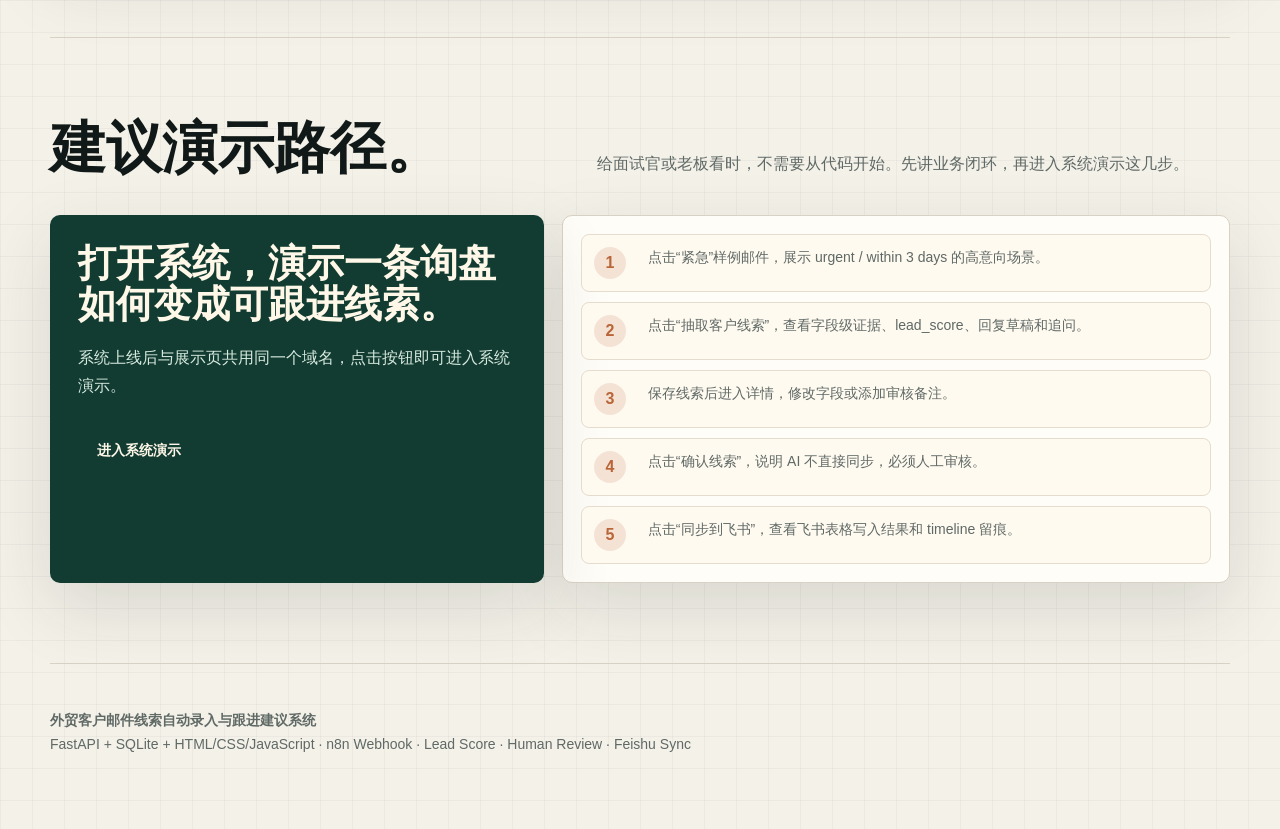
==== commit d74ae4b9: "Enhance showcase card explanations" ====
--- a/docs/showcase.html
+++ b/docs/showcase.html
@@ -895,6 +895,115 @@
       background: linear-gradient(180deg, rgba(227, 239, 232, 0.92), rgba(255, 253, 248, 0.94));
       transform: translateY(-4px);
       box-shadow: 0 16px 42px rgba(29, 37, 34, 0.12);
+    }
+
+    .problem-card[data-info-id],
+    .flow-step[data-info-id] {
+      cursor: pointer;
+    }
+
+    .problem-card[data-info-id]:focus-visible,
+    .flow-step[data-info-id]:focus-visible {
+      outline: 3px solid rgba(13, 93, 71, 0.26);
+      outline-offset: 4px;
+    }
+
+    .info-lightbox {
+      position: fixed;
+      inset: 0;
+      z-index: 110;
+      display: grid;
+      place-items: center;
+      padding: 24px;
+      background: rgba(16, 24, 21, 0.54);
+      opacity: 0;
+      pointer-events: none;
+      transition: opacity 0.22s ease;
+    }
+
+    .info-lightbox.is-open {
+      opacity: 1;
+      pointer-events: auto;
+    }
+
+    .info-panel {
+      width: min(780px, calc(100vw - 32px));
+      max-height: min(760px, calc(100vh - 32px));
+      overflow: auto;
+      border: 1px solid rgba(217, 209, 195, 0.92);
+      border-radius: 18px;
+      background: var(--paper);
+      box-shadow: 0 34px 90px rgba(16, 24, 21, 0.26);
+      transform: translateY(12px) scale(0.98);
+      transition: transform 0.22s ease;
+    }
+
+    .info-lightbox.is-open .info-panel {
+      transform: translateY(0) scale(1);
+    }
+
+    .info-head {
+      display: grid;
+      grid-template-columns: 1fr auto;
+      gap: 18px;
+      align-items: start;
+      padding: 24px;
+      border-bottom: 1px solid rgba(217, 209, 195, 0.72);
+    }
+
+    .info-kicker {
+      margin: 0 0 8px;
+      color: var(--copper);
+      font-size: 13px;
+      font-weight: 900;
+      letter-spacing: 0.08em;
+      text-transform: uppercase;
+    }
+
+    .info-title {
+      margin: 0;
+      font-size: clamp(28px, 4vw, 46px);
+      line-height: 1.08;
+      color: var(--ink);
+    }
+
+    .info-close {
+      width: 42px;
+      height: 42px;
+      border: 1px solid rgba(217, 209, 195, 0.9);
+      border-radius: 999px;
+      background: rgba(255, 253, 248, 0.88);
+      color: var(--ink);
+      font-size: 24px;
+      font-weight: 900;
+      cursor: pointer;
+    }
+
+    .info-body {
+      display: grid;
+      gap: 14px;
+      padding: 24px;
+    }
+
+    .info-section {
+      padding: 18px;
+      border: 1px solid rgba(217, 209, 195, 0.82);
+      border-radius: 12px;
+      background: rgba(255, 253, 248, 0.68);
+    }
+
+    .info-section h4 {
+      margin: 0 0 10px;
+      color: var(--green-dark);
+      font-size: 18px;
+      line-height: 1.35;
+    }
+
+    .info-section p {
+      margin: 0;
+      color: var(--muted);
+      font-size: 17px;
+      line-height: 1.78;
     }
 
     .quick-dock {
@@ -1117,17 +1226,17 @@
         <p>外贸询盘邮件里常常混杂客户信息、采购意图、预算、数量和交期。系统要做的是把这些信息变成销售可审核、可排序、可同步的业务对象。</p>
       </div>
       <div class="problem-grid">
-        <article class="problem-card">
+        <article class="problem-card" tabindex="0" role="button" data-info-id="pain-manual">
           <b>PAIN 01</b>
           <h3>人工录入慢</h3>
           <p>销售需要从邮件中复制客户姓名、公司、产品、数量、预算等字段，重复劳动多，容易漏填。</p>
         </article>
-        <article class="problem-card">
+        <article class="problem-card" tabindex="0" role="button" data-info-id="pain-delay">
           <b>PAIN 02</b>
           <h3>高意向客户容易被延迟</h3>
           <p>urgent、deadline、within 3 days 等信号如果没有被及时识别，可能错过报价和成交窗口。</p>
         </article>
-        <article class="problem-card">
+        <article class="problem-card" tabindex="0" role="button" data-info-id="pain-audit">
           <b>PAIN 03</b>
           <h3>AI 结果需要可审核</h3>
           <p>外贸客户关系敏感，AI 不能直接写入 CRM。系统必须保留人工审核和日志记录。</p>
@@ -1141,12 +1250,12 @@
         <p>这条链路可以通过手动录入、批量导入、n8n webhook 或微信聊天文本触发。确认后的线索才能进入飞书或正式 CRM。</p>
       </div>
       <div class="flow">
-        <div class="flow-step"><b>01</b><strong>询盘进入</strong><span>邮件粘贴、批量导入、n8n 调用 `/api/webhooks/email`，或微信聊天文本导入。</span></div>
-        <div class="flow-step"><b>02</b><strong>字段抽取</strong><span>抽取客户、公司、国家、产品、预算、数量、电话等字段。</span></div>
-        <div class="flow-step"><b>03</b><strong>线索评分</strong><span>根据紧急程度、商业价值、联系完整度等计算 lead_score。</span></div>
-        <div class="flow-step"><b>04</b><strong>跟进建议</strong><span>生成英文回复草稿和缺字段追问，帮助销售快速响应。</span></div>
-        <div class="flow-step"><b>05</b><strong>人工审核</strong><span>进入 pending_review，销售确认、修改或拒绝。</span></div>
-        <div class="flow-step"><b>06</b><strong>同步留痕</strong><span>confirmed 后同步飞书，成功或失败都写入 timeline。</span></div>
+        <div class="flow-step" tabindex="0" role="button" data-info-id="flow-intake"><b>01</b><strong>询盘进入</strong><span>邮件粘贴、批量导入、n8n 调用 `/api/webhooks/email`，或微信聊天文本导入。</span></div>
+        <div class="flow-step" tabindex="0" role="button" data-info-id="flow-extract"><b>02</b><strong>字段抽取</strong><span>抽取客户、公司、国家、产品、预算、数量、电话等字段。</span></div>
+        <div class="flow-step" tabindex="0" role="button" data-info-id="flow-score"><b>03</b><strong>线索评分</strong><span>根据紧急程度、商业价值、联系完整度等计算 lead_score。</span></div>
+        <div class="flow-step" tabindex="0" role="button" data-info-id="flow-followup"><b>04</b><strong>跟进建议</strong><span>生成英文回复草稿和缺字段追问，帮助销售快速响应。</span></div>
+        <div class="flow-step" tabindex="0" role="button" data-info-id="flow-review"><b>05</b><strong>人工审核</strong><span>进入 pending_review，销售确认、修改或拒绝。</span></div>
+        <div class="flow-step" tabindex="0" role="button" data-info-id="flow-sync"><b>06</b><strong>同步留痕</strong><span>confirmed 后同步飞书，成功或失败都写入 timeline。</span></div>
       </div>
     </section>
 
@@ -1200,7 +1309,7 @@
         <p>邮件和微信聊天都可以作为询盘入口，后续统一进入抽取、评分、人审和飞书同步流程。点击任一环节可放大查看系统截图。</p>
       </div>
       <div class="proof-accordion" aria-label="可放大的系统截图步骤">
-        <article class="proof-step-card" role="button" tabindex="0" data-proof-image="/show_pictures/Step1_邮件录入界面.png" data-proof-title="STEP 01A · 邮件录入界面">
+        <article class="proof-step-card" role="button" tabindex="0" data-proof-image="../show_pictures/Step1_邮件录入界面.png" data-proof-title="STEP 01A · 邮件录入界面">
           <b>STEP 01A · 邮件进入</b>
           <div>
             <h3>邮件录入页：粘贴客户邮件正文，并支持 txt / eml 批量导入。</h3>
@@ -1208,7 +1317,7 @@
           </div>
           <span class="proof-open">查看截图</span>
         </article>
-        <article class="proof-step-card" role="button" tabindex="0" data-proof-image="/show_pictures/微信聊天文本录入.png" data-proof-title="STEP 01B · 微信聊天文本录入">
+        <article class="proof-step-card" role="button" tabindex="0" data-proof-image="../show_pictures/微信聊天文本录入.png" data-proof-title="STEP 01B · 微信聊天文本录入">
           <b>STEP 01B · 微信聊天</b>
           <div>
             <h3>微信聊天录入页：粘贴客户对话文本，作为非邮件询盘入口。</h3>
@@ -1216,7 +1325,7 @@
           </div>
           <span class="proof-open">查看截图</span>
         </article>
-        <article class="proof-step-card" role="button" tabindex="0" data-proof-image="/show_pictures/n8n_1.png" data-proof-title="STEP 01C · n8n HTTP Request 执行结果">
+        <article class="proof-step-card" role="button" tabindex="0" data-proof-image="../show_pictures/n8n_1.png" data-proof-title="STEP 01C · n8n HTTP Request 执行结果">
           <b>STEP 01C · n8n 流入</b>
           <div>
             <h3>n8n 执行页：HTTP Request 调用系统 webhook，并返回抽取结果。</h3>
@@ -1224,7 +1333,7 @@
           </div>
           <span class="proof-open">查看截图</span>
         </article>
-        <article class="proof-step-card" role="button" tabindex="0" data-proof-image="/show_pictures/n8n_2.png" data-proof-title="STEP 01D · n8n 自动入库结果">
+        <article class="proof-step-card" role="button" tabindex="0" data-proof-image="../show_pictures/n8n_2.png" data-proof-title="STEP 01D · n8n 自动入库结果">
           <b>STEP 01D · 自动入库</b>
           <div>
             <h3>线索列表页：n8n 推送后的询盘已自动保存为待审核线索。</h3>
@@ -1232,7 +1341,7 @@
           </div>
           <span class="proof-open">查看截图</span>
         </article>
-        <article class="proof-step-card" role="button" tabindex="0" data-proof-image="/show_pictures/Step2_抽取结果界面_1.png" data-proof-title="STEP 02 · 字段抽取结果">
+        <article class="proof-step-card" role="button" tabindex="0" data-proof-image="../show_pictures/Step2_抽取结果界面_1.png" data-proof-title="STEP 02 · 字段抽取结果">
           <b>STEP 02 · 字段抽取</b>
           <div>
             <h3>抽取结果页：展示 Lead Score、客户字段和字段级证据。</h3>
@@ -1240,7 +1349,7 @@
           </div>
           <span class="proof-open">查看截图</span>
         </article>
-        <article class="proof-step-card" role="button" tabindex="0" data-proof-image="/show_pictures/Step2_抽取结果界面_3.png" data-proof-title="STEP 03 · 评分拆解与回复草稿">
+        <article class="proof-step-card" role="button" tabindex="0" data-proof-image="../show_pictures/Step2_抽取结果界面_3.png" data-proof-title="STEP 03 · 评分拆解与回复草稿">
           <b>STEP 03 · 销售动作</b>
           <div>
             <h3>抽取结果下半屏：评分拆解、下一步动作、回复草稿和缺字段追问。</h3>
@@ -1248,7 +1357,7 @@
           </div>
           <span class="proof-open">查看截图</span>
         </article>
-        <article class="proof-step-card" role="button" tabindex="0" data-proof-image="/show_pictures/Step3_线索列表界面-已确认.png" data-proof-title="STEP 04 · 线索列表与状态">
+        <article class="proof-step-card" role="button" tabindex="0" data-proof-image="../show_pictures/Step3_线索列表界面-已确认.png" data-proof-title="STEP 04 · 线索列表与状态">
           <b>STEP 04 · 入库排序</b>
           <div>
             <h3>线索列表页：展示已保存线索、评分、审核状态和同步状态。</h3>
@@ -1256,7 +1365,7 @@
           </div>
           <span class="proof-open">查看截图</span>
         </article>
-        <article class="proof-step-card" role="button" tabindex="0" data-proof-image="/show_pictures/Step4_线索详情与人工审核界面_1.png" data-proof-title="STEP 05 · 线索详情与人工审核">
+        <article class="proof-step-card" role="button" tabindex="0" data-proof-image="../show_pictures/Step4_线索详情与人工审核界面_1.png" data-proof-title="STEP 05 · 线索详情与人工审核">
           <b>STEP 05 · 人工审核</b>
           <div>
             <h3>线索详情页：人工检查字段、跟进建议、回复草稿和审核备注。</h3>
@@ -1264,7 +1373,7 @@
           </div>
           <span class="proof-open">查看截图</span>
         </article>
-        <article class="proof-step-card" role="button" tabindex="0" data-proof-image="/show_pictures/同步到飞书_2.png" data-proof-title="STEP 06 · 飞书多维表格写入结果">
+        <article class="proof-step-card" role="button" tabindex="0" data-proof-image="../show_pictures/同步到飞书_2.png" data-proof-title="STEP 06 · 飞书多维表格写入结果">
           <b>STEP 06 · 同步留痕</b>
           <div>
             <h3>飞书多维表格：确认后的线索已写入销售协作表。</h3>
@@ -1367,7 +1476,7 @@
         });
       });
 
-      document.querySelectorAll(".flow-step, .demo-step").forEach((step) => {
+      document.querySelectorAll(".demo-step").forEach((step) => {
         step.tabIndex = 0;
         step.addEventListener("click", () => step.classList.toggle("is-active"));
         step.addEventListener("keydown", (event) => {
@@ -1454,6 +1563,149 @@
       const body = document.body;
 
       {
+      if (window.location.protocol === "file:") {
+        document.querySelectorAll('a[href="/app"]').forEach((link) => {
+          link.href = "http://127.0.0.1:8000/app";
+        });
+      }
+
+      const infoData = {
+        "pain-manual": {
+          kicker: "业务痛点",
+          title: "人工录入慢",
+          sections: [
+            ["业务问题", "销售需要从邮件或聊天里反复复制客户姓名、公司、产品、数量、预算等字段。信息分散在正文和签名里，录入慢，也容易漏填。"],
+            ["系统怎么解决", "系统把邮件、微信聊天文本或 n8n 推送内容统一转成结构化线索，并保留字段来源片段，减少重复录入和漏填。"]
+          ]
+        },
+        "pain-delay": {
+          kicker: "业务痛点",
+          title: "高意向客户容易被延迟",
+          sections: [
+            ["业务问题", "urgent、deadline、within 3 days、today quote 等信号如果只靠人工浏览，很容易被淹没在普通询盘里。"],
+            ["系统怎么解决", "系统通过 urgency、commercial_value、contactability 等维度计算 lead_score，把高意向线索放到更靠前的位置。"]
+          ]
+        },
+        "pain-audit": {
+          kicker: "业务痛点",
+          title: "AI 结果需要可审核",
+          sections: [
+            ["业务问题", "客户信息和商机判断不能直接交给 AI 写入下游系统，否则错误字段会影响跟进和团队协作。"],
+            ["系统怎么解决", "AI 抽取结果先进入 pending_review，销售可以修改、确认或拒绝；确认后才允许同步飞书，并把过程写入 timeline。"]
+          ]
+        },
+        "flow-intake": {
+          kicker: "流程环节",
+          title: "01 询盘进入",
+          sections: [
+            ["这一环节做什么", "接收邮件正文、txt/eml 批量文件、n8n webhook JSON 或微信聊天文本，把不同来源的询盘放进同一条处理链路。"],
+            ["对应的接口 / 页面", "页面：系统 Step 1 多渠道录入；接口：POST /api/webhooks/email、POST /api/leads/extract-wechat、POST /api/leads/import-batch。"],
+            ["对应的业务价值", "入口统一后，销售不用关心询盘来自哪里，后续抽取、评分、人审和同步都按同一套标准处理。"]
+          ]
+        },
+        "flow-extract": {
+          kicker: "流程环节",
+          title: "02 字段抽取",
+          sections: [
+            ["这一环节做什么", "从原始文本中识别客户、邮箱、公司、国家、电话、产品需求、预算、数量、紧急程度等字段。"],
+            ["对应的接口 / 页面", "页面：Step 2 抽取结果；接口：POST /api/leads/extract、POST /api/leads/extract-wechat。"],
+            ["对应的业务价值", "把自然语言询盘变成可保存、可筛选、可审核的结构化销售线索。"]
+          ]
+        },
+        "flow-score": {
+          kicker: "流程环节",
+          title: "03 线索评分",
+          sections: [
+            ["这一环节做什么", "根据紧急程度、商业价值、联系完整度、产品清晰度、市场匹配和风险扣分计算 lead_score。"],
+            ["对应的接口 / 页面", "页面：Step 2 的 Lead Score 和评分拆解；模块：backend/scoring.py。"],
+            ["对应的业务价值", "帮助销售先处理更急、更完整、更可能成交的询盘，减少高价值线索被延迟。"]
+          ]
+        },
+        "flow-followup": {
+          kicker: "流程环节",
+          title: "04 跟进建议",
+          sections: [
+            ["这一环节做什么", "根据抽取字段生成下一步动作、英文回复草稿和缺字段追问。"],
+            ["对应的接口 / 页面", "页面：Step 2 的下一步动作、英文回复草稿、缺字段追问；模块：backend/followup.py。"],
+            ["对应的业务价值", "让销售更快发出第一封回复，同时提醒需要补齐预算、数量、交期、目的港等关键信息。"]
+          ]
+        },
+        "flow-review": {
+          kicker: "流程环节",
+          title: "05 人工审核",
+          sections: [
+            ["这一环节做什么", "销售在线索详情里检查字段、修改内容、填写审核备注，并选择确认或拒绝。"],
+            ["对应的接口 / 页面", "页面：Step 4 线索详情与人工审核；接口：PATCH /api/leads/{id}/review。"],
+            ["对应的业务价值", "保留 human-in-the-loop，避免 AI 直接越权写入飞书或 CRM。"]
+          ]
+        },
+        "flow-sync": {
+          kicker: "流程环节",
+          title: "06 同步留痕",
+          sections: [
+            ["这一环节做什么", "confirmed 线索同步到飞书多维表格，成功或失败都写入 timeline。"],
+            ["对应的接口 / 页面", "页面：Step 4 同步到飞书按钮和时间线；接口：POST /api/leads/{id}/sync/feishu、GET /api/leads/{id}/logs。"],
+            ["对应的业务价值", "团队能看到同步结果和历史记录，便于协作、复盘和失败重试。"]
+          ]
+        }
+      };
+
+      const infoLightbox = document.createElement("div");
+      infoLightbox.className = "info-lightbox";
+      infoLightbox.innerHTML = `
+        <article class="info-panel" role="dialog" aria-modal="true" aria-labelledby="info-title">
+          <div class="info-head">
+            <div>
+              <p class="info-kicker"></p>
+              <h3 class="info-title" id="info-title"></h3>
+            </div>
+            <button class="info-close" type="button" aria-label="关闭说明">×</button>
+          </div>
+          <div class="info-body"></div>
+        </article>`;
+      body.appendChild(infoLightbox);
+
+      const infoKicker = infoLightbox.querySelector(".info-kicker");
+      const infoTitle = infoLightbox.querySelector(".info-title");
+      const infoBody = infoLightbox.querySelector(".info-body");
+
+      function openInfo(card) {
+        const data = infoData[card.dataset.infoId];
+        if (!data || !infoKicker || !infoTitle || !infoBody) return;
+        infoKicker.textContent = data.kicker;
+        infoTitle.textContent = data.title;
+        infoBody.replaceChildren(...data.sections.map(([heading, text]) => {
+          const section = document.createElement("section");
+          section.className = "info-section";
+          const title = document.createElement("h4");
+          title.textContent = heading;
+          const paragraph = document.createElement("p");
+          paragraph.textContent = text;
+          section.append(title, paragraph);
+          return section;
+        }));
+        infoLightbox.classList.add("is-open");
+      }
+
+      function closeInfo() {
+        infoLightbox.classList.remove("is-open");
+      }
+
+      infoLightbox.querySelector(".info-close")?.addEventListener("click", closeInfo);
+      infoLightbox.addEventListener("click", (event) => {
+        if (event.target === infoLightbox) closeInfo();
+      });
+
+      document.querySelectorAll(".problem-card[data-info-id], .flow-step[data-info-id]").forEach((card) => {
+        card.addEventListener("click", () => openInfo(card));
+        card.addEventListener("keydown", (event) => {
+          if (event.key === "Enter" || event.key === " ") {
+            event.preventDefault();
+            openInfo(card);
+          }
+        });
+      });
+
       const proofLightbox = document.createElement("div");
       proofLightbox.className = "proof-lightbox";
       proofLightbox.innerHTML = `
@@ -1499,6 +1751,7 @@
       });
 
       document.addEventListener("keydown", (event) => {
+        if (event.key === "Escape") closeInfo();
         if (event.key === "Escape") closeProofImage();
       });
       }
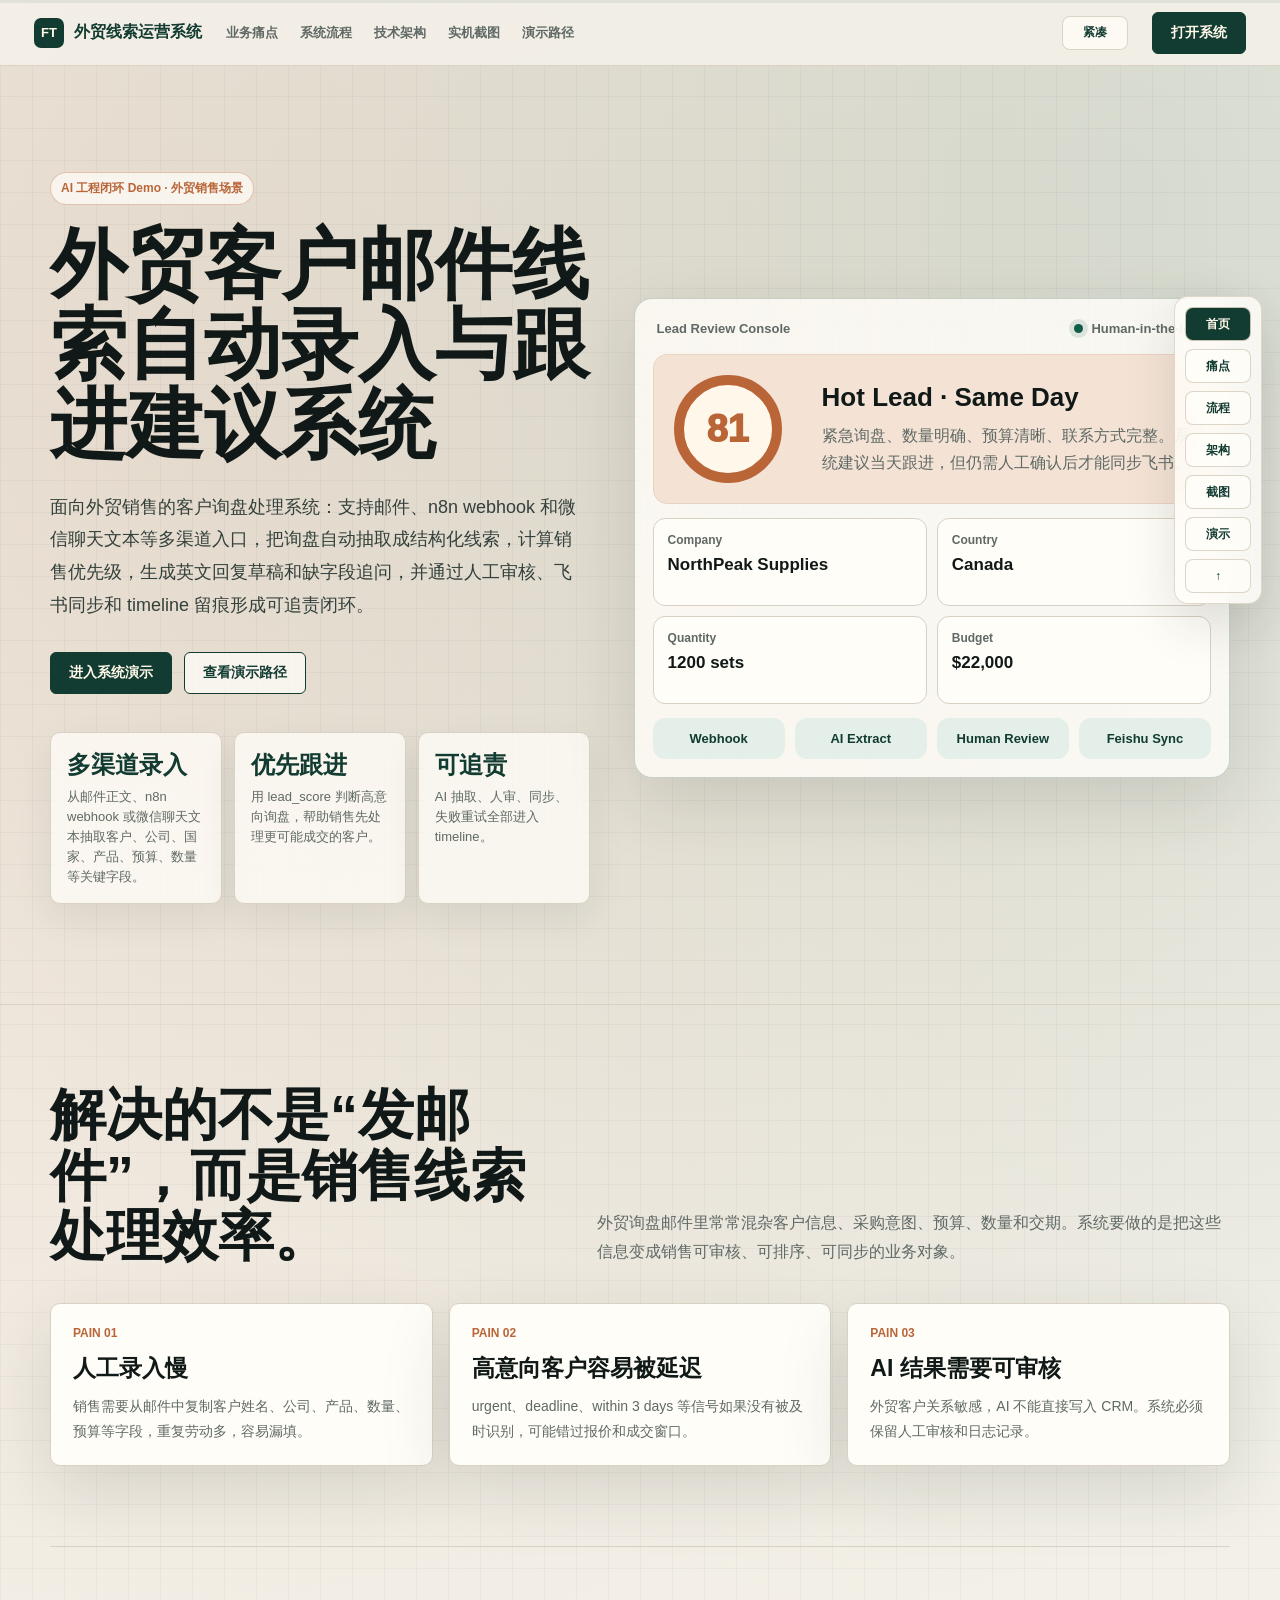
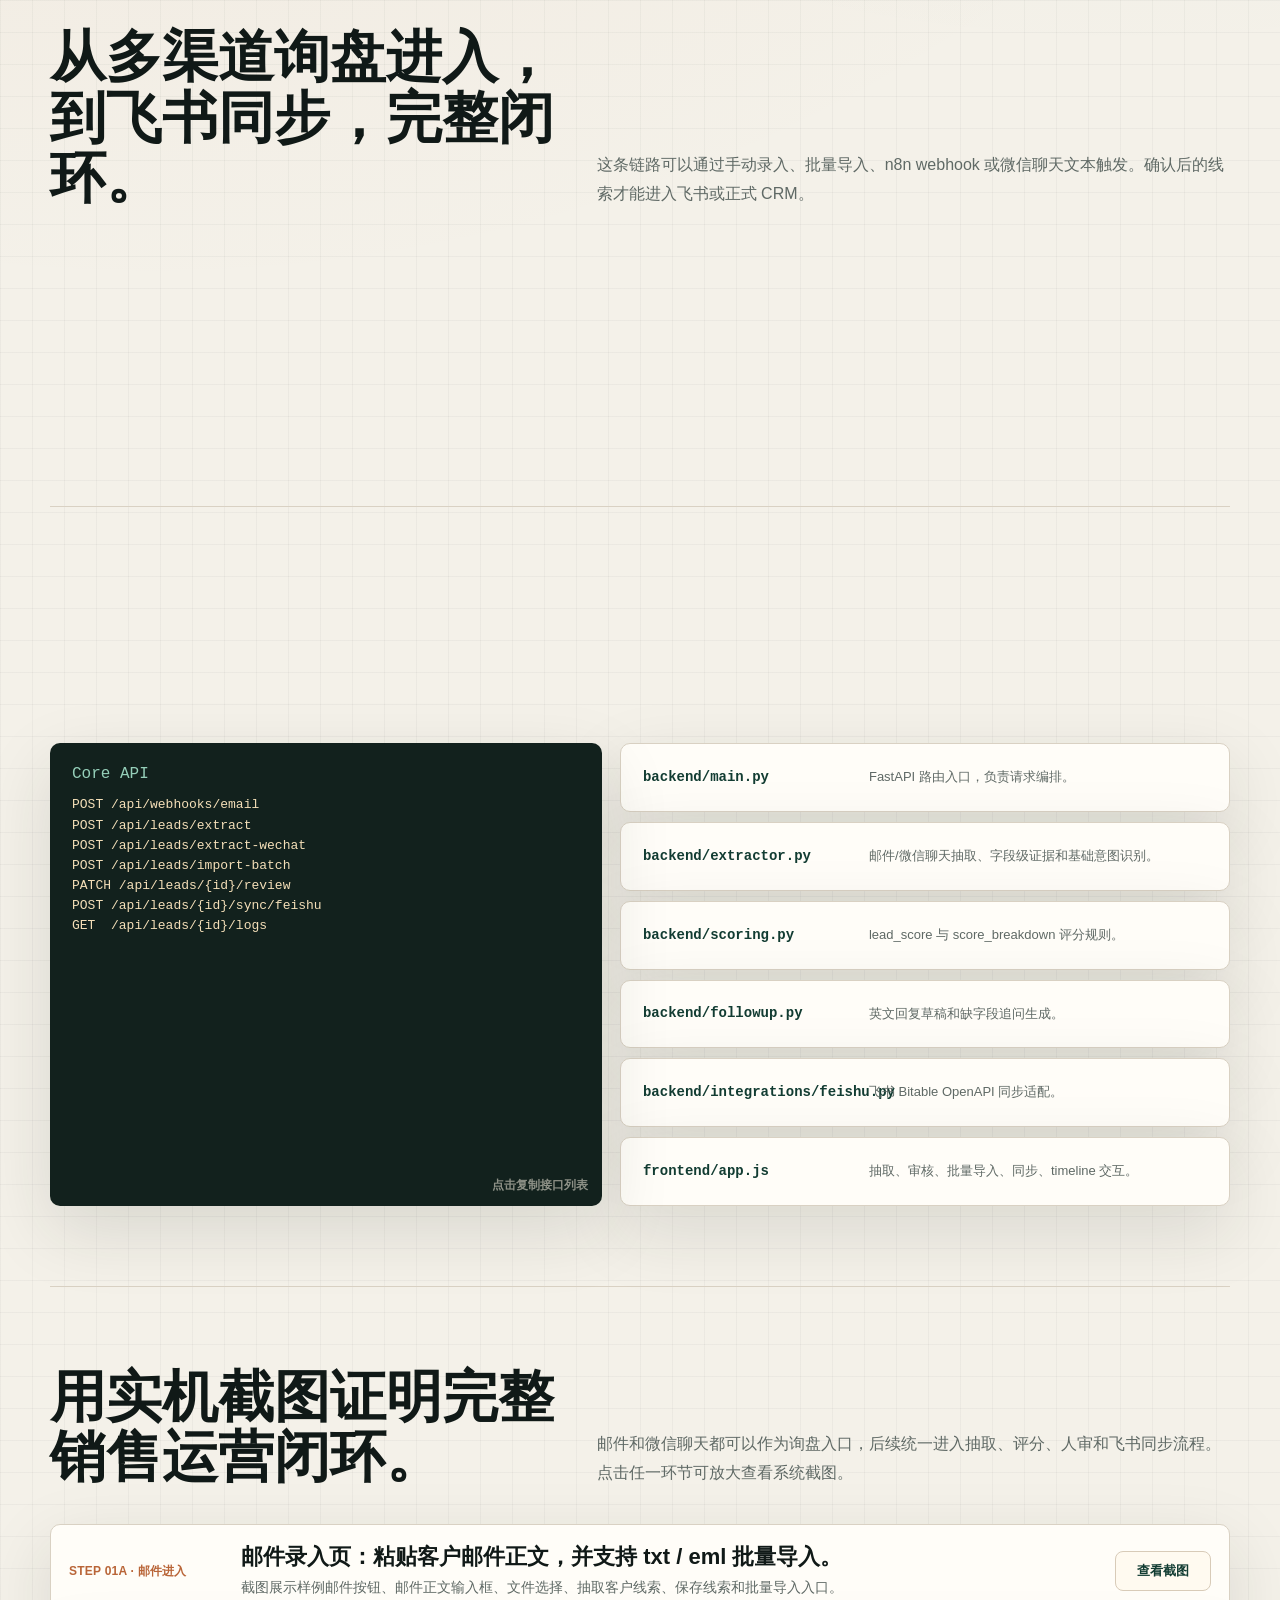
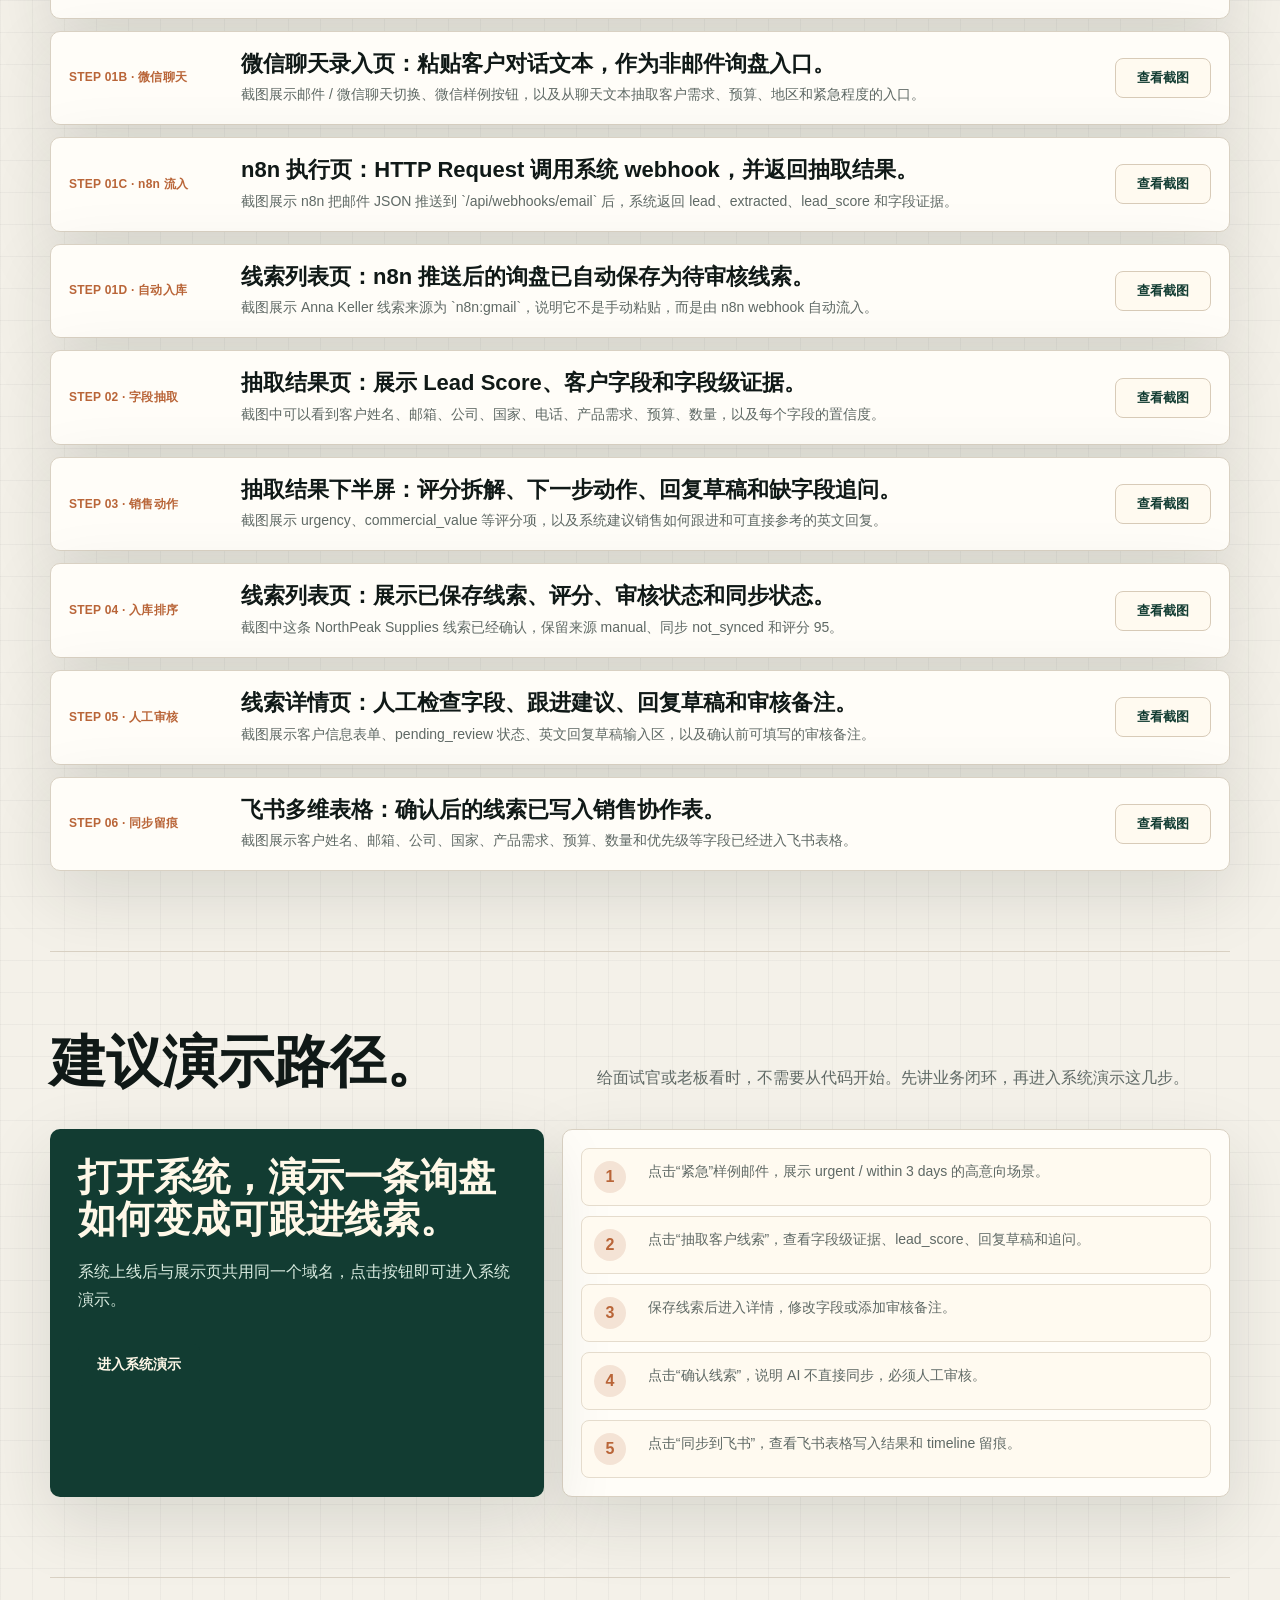
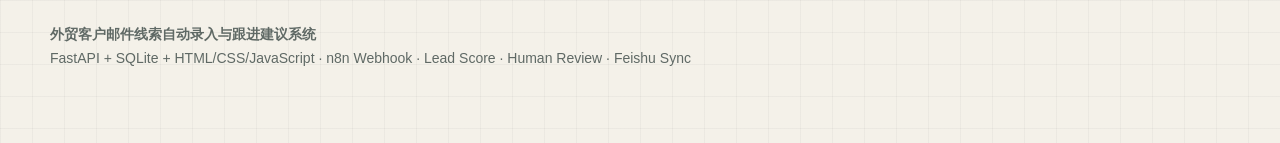
==== commit 397001da: "Refine showcase workflow content" ====
--- a/docs/showcase.html
+++ b/docs/showcase.html
@@ -1162,7 +1162,6 @@
     <nav class="nav-links" aria-label="页面导航">
       <a href="#problem">业务痛点</a>
       <a href="#workflow">系统流程</a>
-      <a href="#capability">核心能力</a>
       <a href="#architecture">技术架构</a>
       <a href="#proof">实机截图</a>
       <a href="#demo">演示路径</a>
@@ -1256,23 +1255,6 @@
         <div class="flow-step" tabindex="0" role="button" data-info-id="flow-followup"><b>04</b><strong>跟进建议</strong><span>生成英文回复草稿和缺字段追问，帮助销售快速响应。</span></div>
         <div class="flow-step" tabindex="0" role="button" data-info-id="flow-review"><b>05</b><strong>人工审核</strong><span>进入 pending_review，销售确认、修改或拒绝。</span></div>
         <div class="flow-step" tabindex="0" role="button" data-info-id="flow-sync"><b>06</b><strong>同步留痕</strong><span>confirmed 后同步飞书，成功或失败都写入 timeline。</span></div>
-      </div>
-    </section>
-
-    <section id="capability">
-      <div class="section-head">
-        <h2>核心能力已经落到系统里。</h2>
-        <p>展示页面强调的是已经实现的能力，不是未来规划。每一项都能在系统界面或接口中对应到。</p>
-      </div>
-      <div class="capabilities">
-        <article class="capability-card"><b>01</b><h3>多渠道入口</h3><p>支持邮件录入、n8n webhook 和微信聊天文本导入，统一进入线索抽取流程。</p></article>
-        <article class="capability-card"><b>02</b><h3>字段级证据</h3><p>每个字段带 value、confidence 和 source_snippet，便于人工审核。</p></article>
-        <article class="capability-card"><b>03</b><h3>Lead Score</h3><p>透明规则评分，用于判断销售应该优先跟进哪条线索。</p></article>
-        <article class="capability-card"><b>04</b><h3>回复草稿与追问</h3><p>自动生成英文回复草稿，并针对缺失字段生成追问问题。</p></article>
-        <article class="capability-card"><b>05</b><h3>人工审核闸门</h3><p>AI 结果先进入 pending_review，只有 confirmed 后才能同步飞书。</p></article>
-        <article class="capability-card"><b>06</b><h3>飞书真实同步</h3><p>配置飞书应用凭证后，确认线索可写入飞书多维表格。</p></article>
-        <article class="capability-card"><b>07</b><h3>失败可追踪</h3><p>真实同步失败会写入 failed 状态和 sync_failed timeline，可修正后重试。</p></article>
-        <article class="capability-card"><b>08</b><h3>安全展示</h3><p>前端按文本展示外部邮件内容，避免把客户邮件当 HTML 执行。</p></article>
       </div>
     </section>
 
@@ -1599,7 +1581,6 @@
           title: "01 询盘进入",
           sections: [
             ["这一环节做什么", "接收邮件正文、txt/eml 批量文件、n8n webhook JSON 或微信聊天文本，把不同来源的询盘放进同一条处理链路。"],
-            ["对应的接口 / 页面", "页面：系统 Step 1 多渠道录入；接口：POST /api/webhooks/email、POST /api/leads/extract-wechat、POST /api/leads/import-batch。"],
             ["对应的业务价值", "入口统一后，销售不用关心询盘来自哪里，后续抽取、评分、人审和同步都按同一套标准处理。"]
           ]
         },
@@ -1608,16 +1589,14 @@
           title: "02 字段抽取",
           sections: [
             ["这一环节做什么", "从原始文本中识别客户、邮箱、公司、国家、电话、产品需求、预算、数量、紧急程度等字段。"],
-            ["对应的接口 / 页面", "页面：Step 2 抽取结果；接口：POST /api/leads/extract、POST /api/leads/extract-wechat。"],
-            ["对应的业务价值", "把自然语言询盘变成可保存、可筛选、可审核的结构化销售线索。"]
+            ["对应的业务价值", "把自然语言询盘变成可保存、可筛选、可审核的结构化销售线索。而且每个字段带 value、confidence 和 source_snippet，便于人工审核。"]
           ]
         },
         "flow-score": {
           kicker: "流程环节",
           title: "03 线索评分",
           sections: [
-            ["这一环节做什么", "根据紧急程度、商业价值、联系完整度、产品清晰度、市场匹配和风险扣分计算 lead_score。"],
-            ["对应的接口 / 页面", "页面：Step 2 的 Lead Score 和评分拆解；模块：backend/scoring.py。"],
+            ["这一环节做什么", "根据紧急程度、商业价值、联系完整度、产品清晰度、市场匹配和风险扣分的透明评分指标计算 lead_score。"],
             ["对应的业务价值", "帮助销售先处理更急、更完整、更可能成交的询盘，减少高价值线索被延迟。"]
           ]
         },
@@ -1626,7 +1605,6 @@
           title: "04 跟进建议",
           sections: [
             ["这一环节做什么", "根据抽取字段生成下一步动作、英文回复草稿和缺字段追问。"],
-            ["对应的接口 / 页面", "页面：Step 2 的下一步动作、英文回复草稿、缺字段追问；模块：backend/followup.py。"],
             ["对应的业务价值", "让销售更快发出第一封回复，同时提醒需要补齐预算、数量、交期、目的港等关键信息。"]
           ]
         },
@@ -1634,8 +1612,7 @@
           kicker: "流程环节",
           title: "05 人工审核",
           sections: [
-            ["这一环节做什么", "销售在线索详情里检查字段、修改内容、填写审核备注，并选择确认或拒绝。"],
-            ["对应的接口 / 页面", "页面：Step 4 线索详情与人工审核；接口：PATCH /api/leads/{id}/review。"],
+            ["这一环节做什么", "AI 结果先进入 pending_review，销售在线索详情里检查字段、修改内容、填写审核备注，只有 confirmed 后才能同步飞书。"],
             ["对应的业务价值", "保留 human-in-the-loop，避免 AI 直接越权写入飞书或 CRM。"]
           ]
         },
@@ -1644,7 +1621,6 @@
           title: "06 同步留痕",
           sections: [
             ["这一环节做什么", "confirmed 线索同步到飞书多维表格，成功或失败都写入 timeline。"],
-            ["对应的接口 / 页面", "页面：Step 4 同步到飞书按钮和时间线；接口：POST /api/leads/{id}/sync/feishu、GET /api/leads/{id}/logs。"],
             ["对应的业务价值", "团队能看到同步结果和历史记录，便于协作、复盘和失败重试。"]
           ]
         }
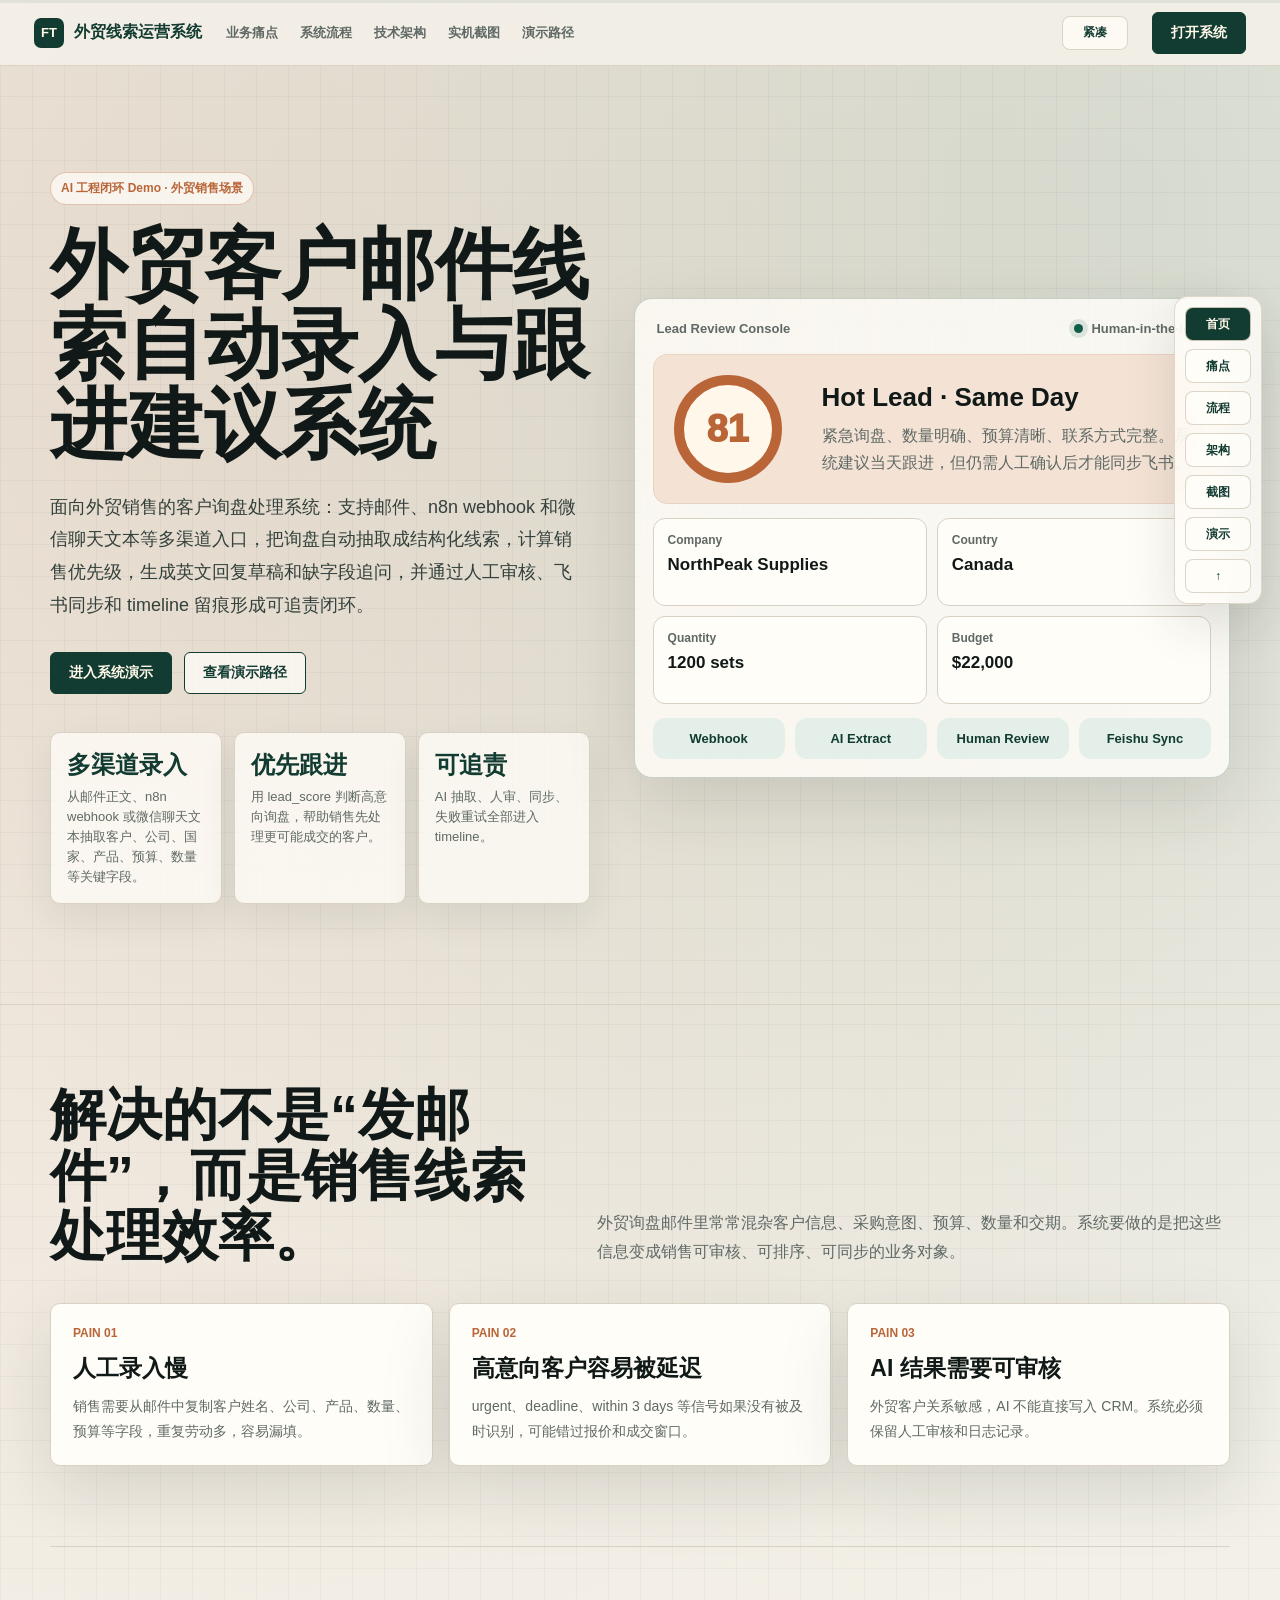
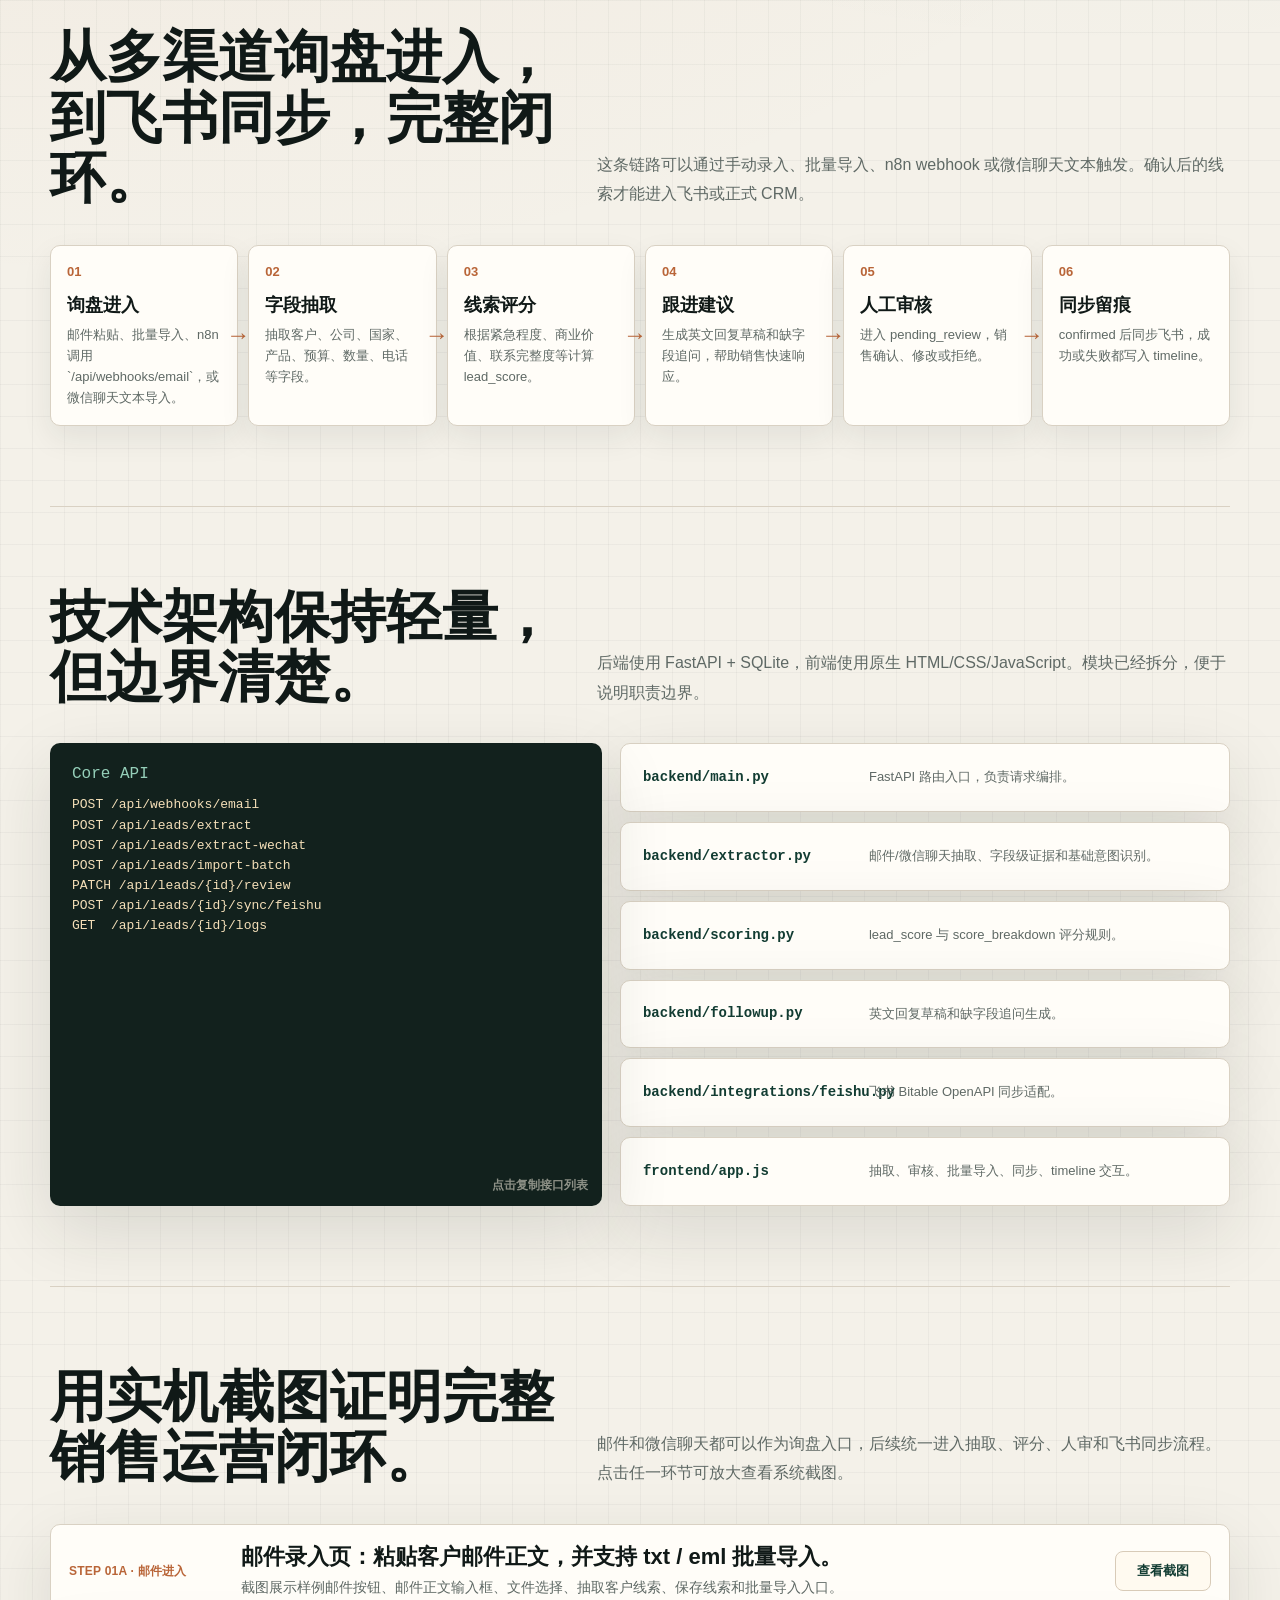
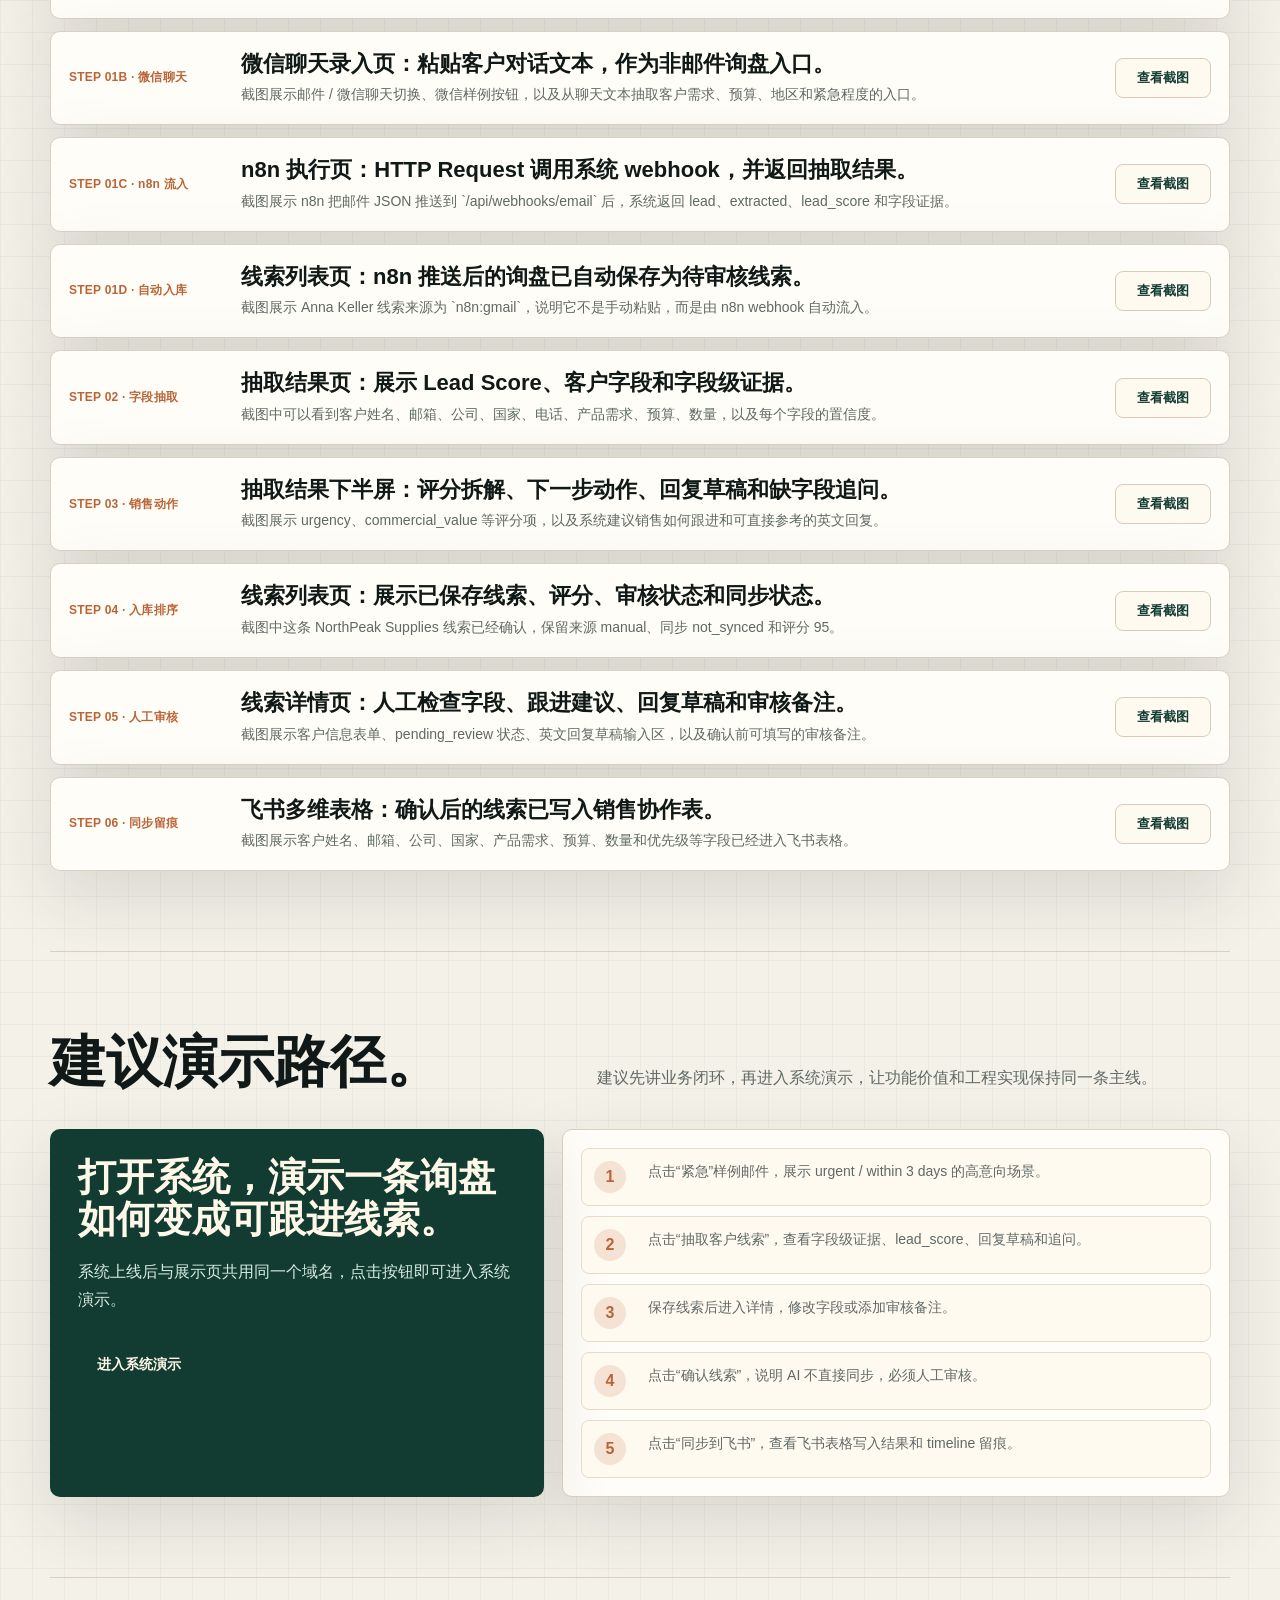
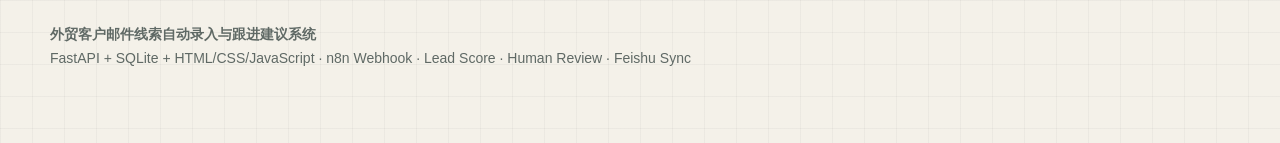
==== commit 8912c99f: "Clean public project documentation" ====
--- a/docs/showcase.html
+++ b/docs/showcase.html
@@ -1369,7 +1369,7 @@
     <section id="demo">
       <div class="section-head">
         <h2>建议演示路径。</h2>
-        <p>给面试官或老板看时，不需要从代码开始。先讲业务闭环，再进入系统演示这几步。</p>
+        <p>建议先讲业务闭环，再进入系统演示，让功能价值和工程实现保持同一条主线。</p>
       </div>
       <div class="demo-box">
         <div class="demo-card">
